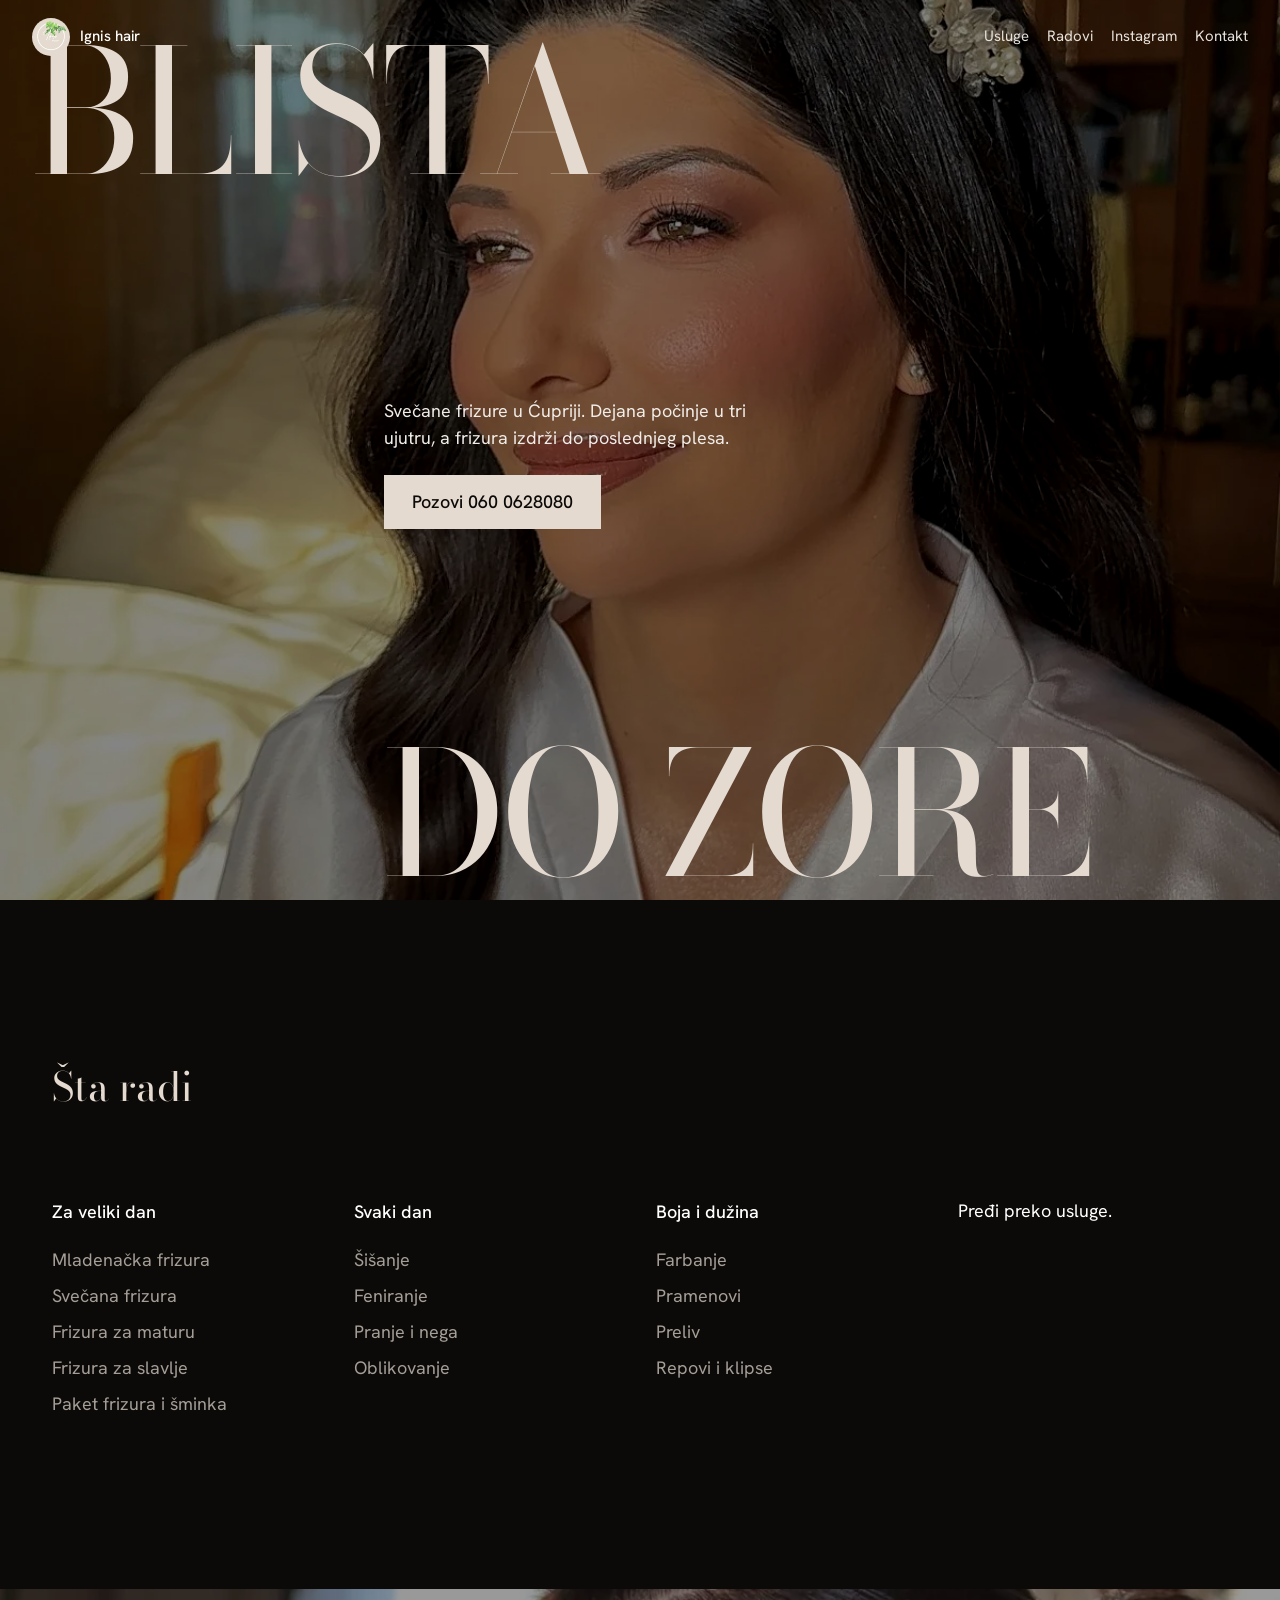
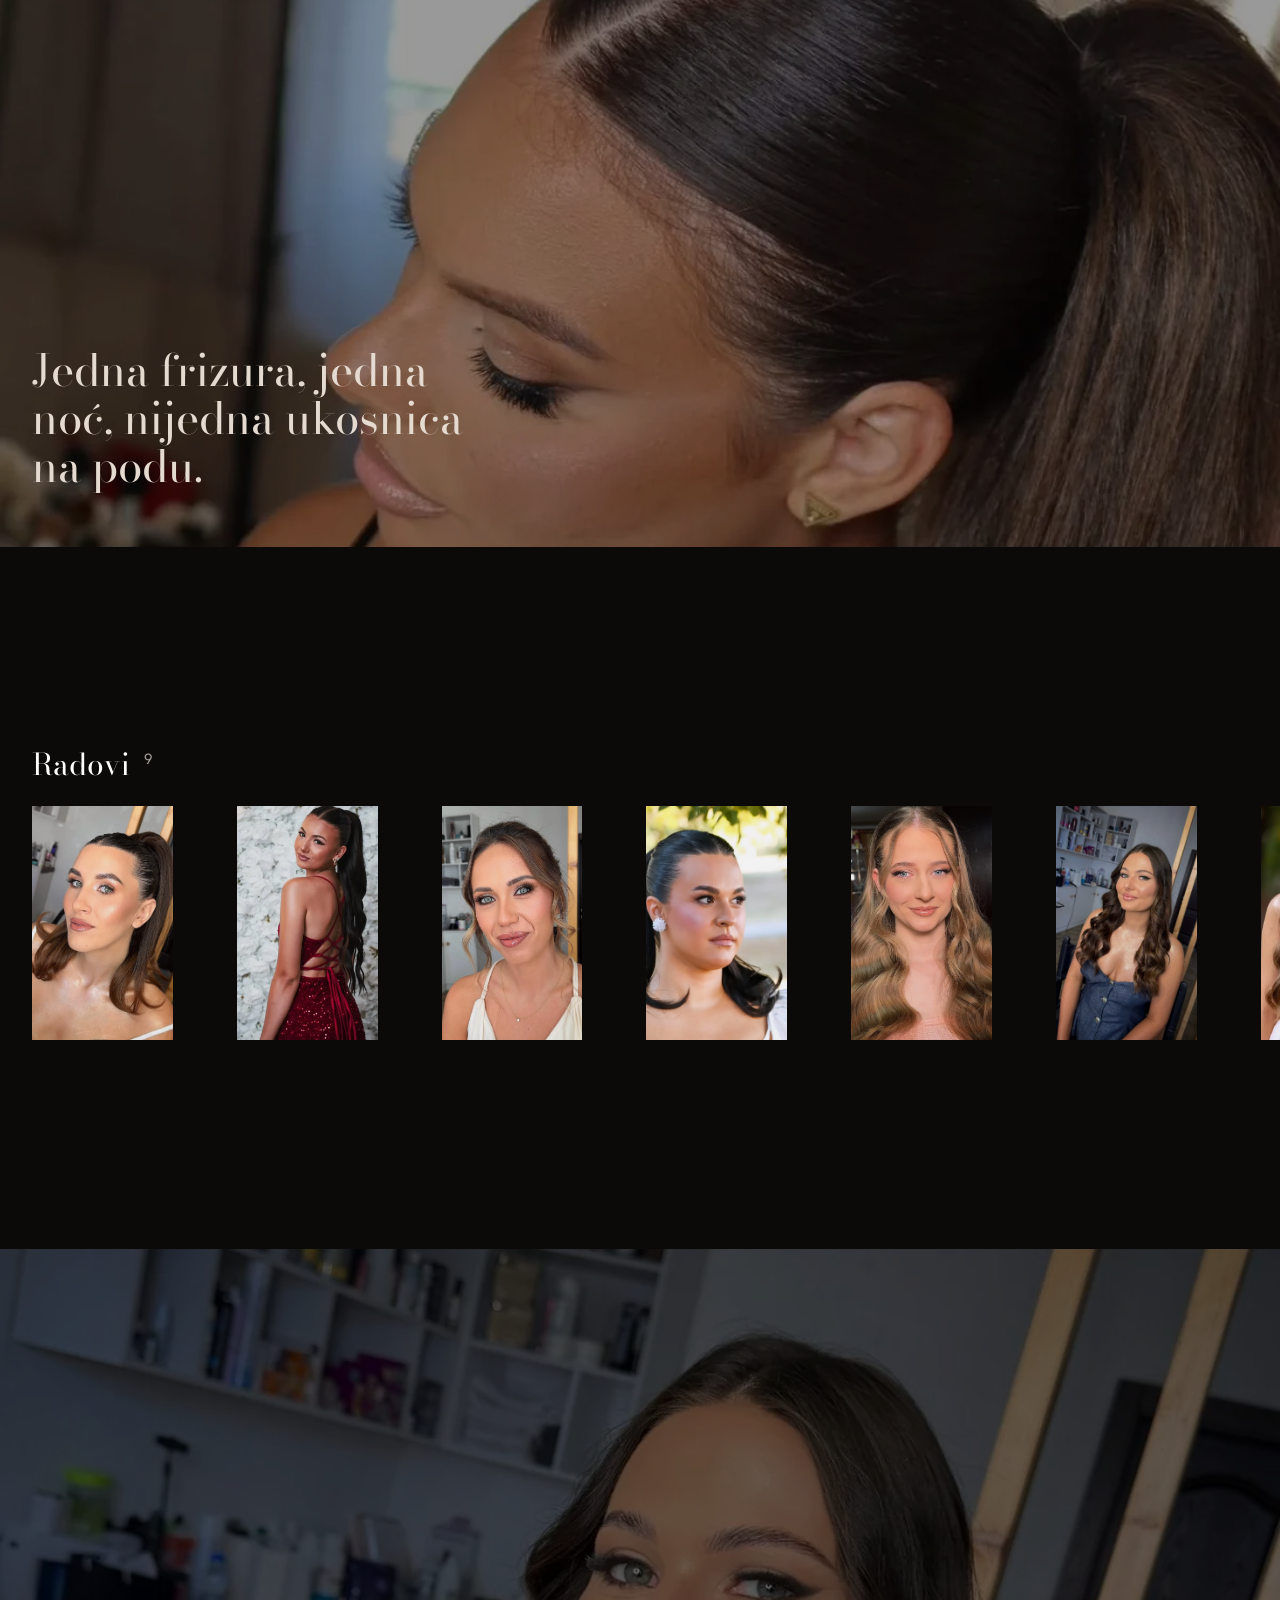
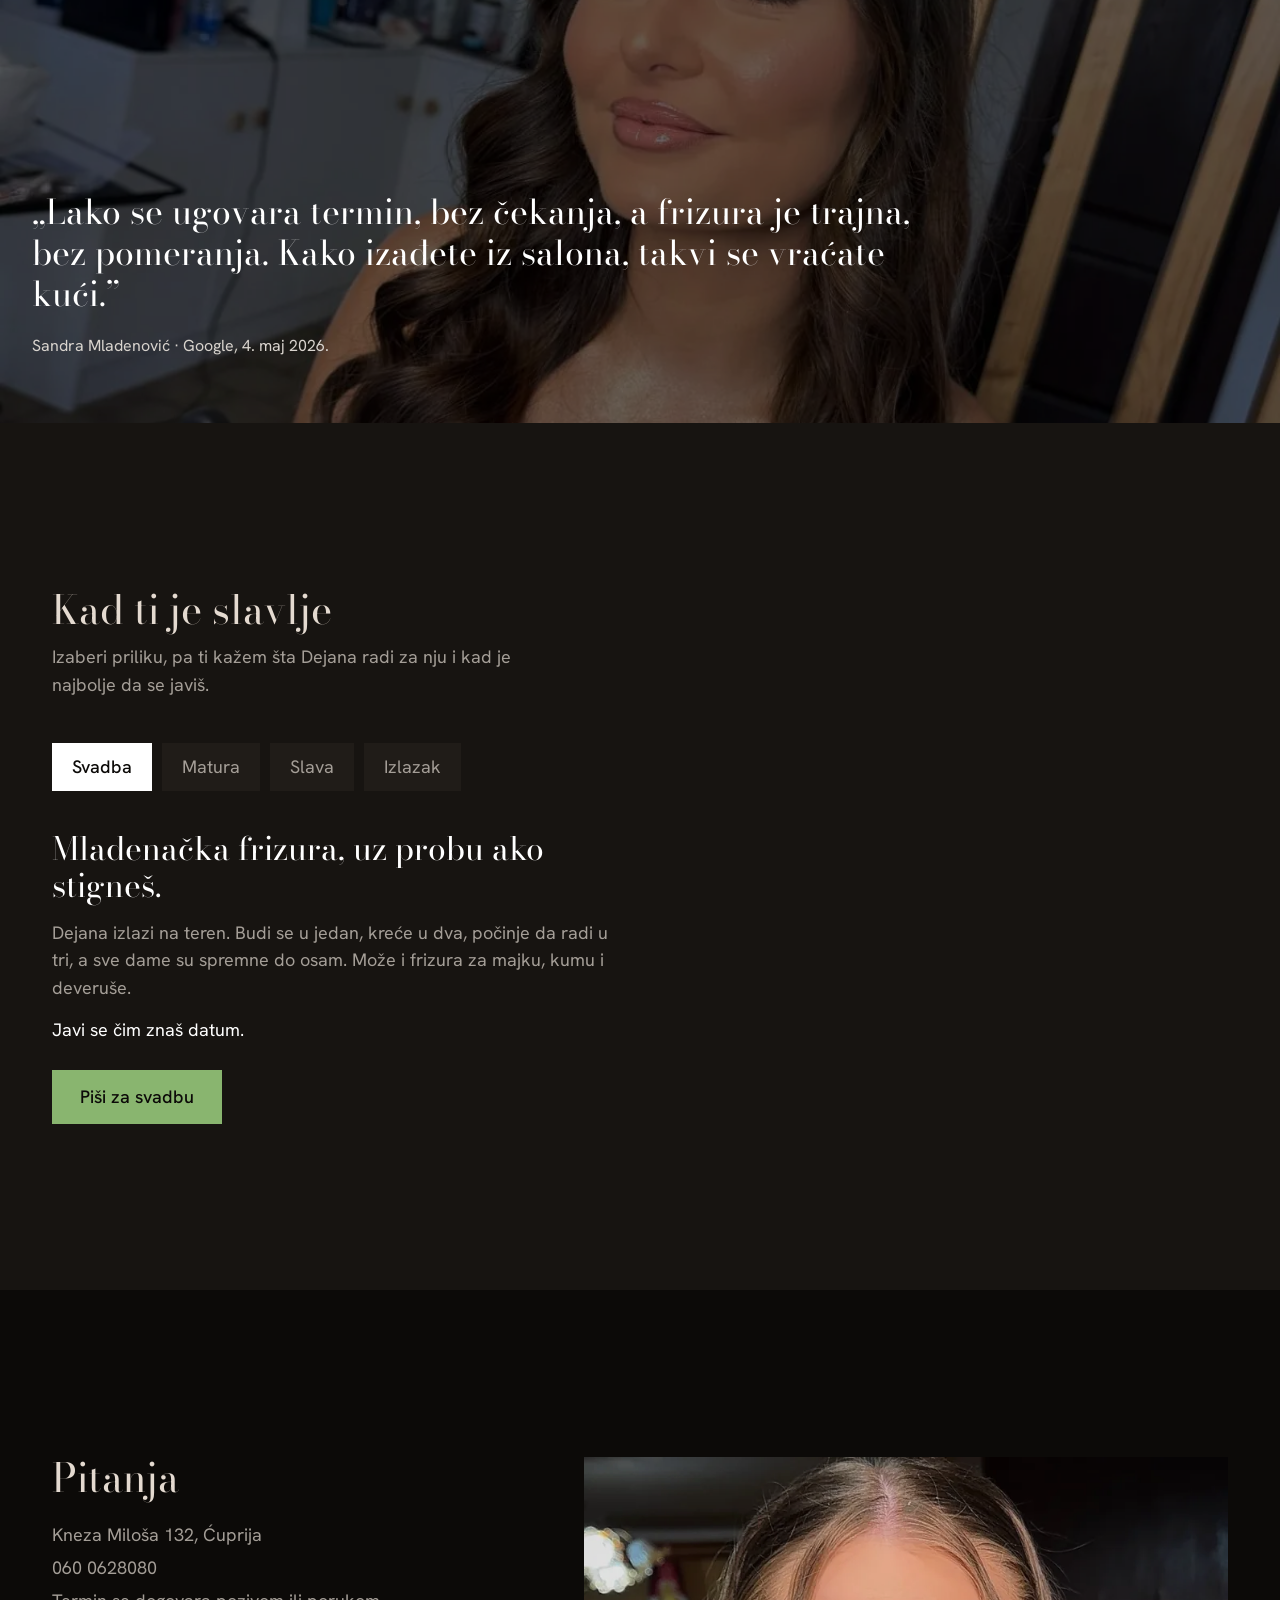
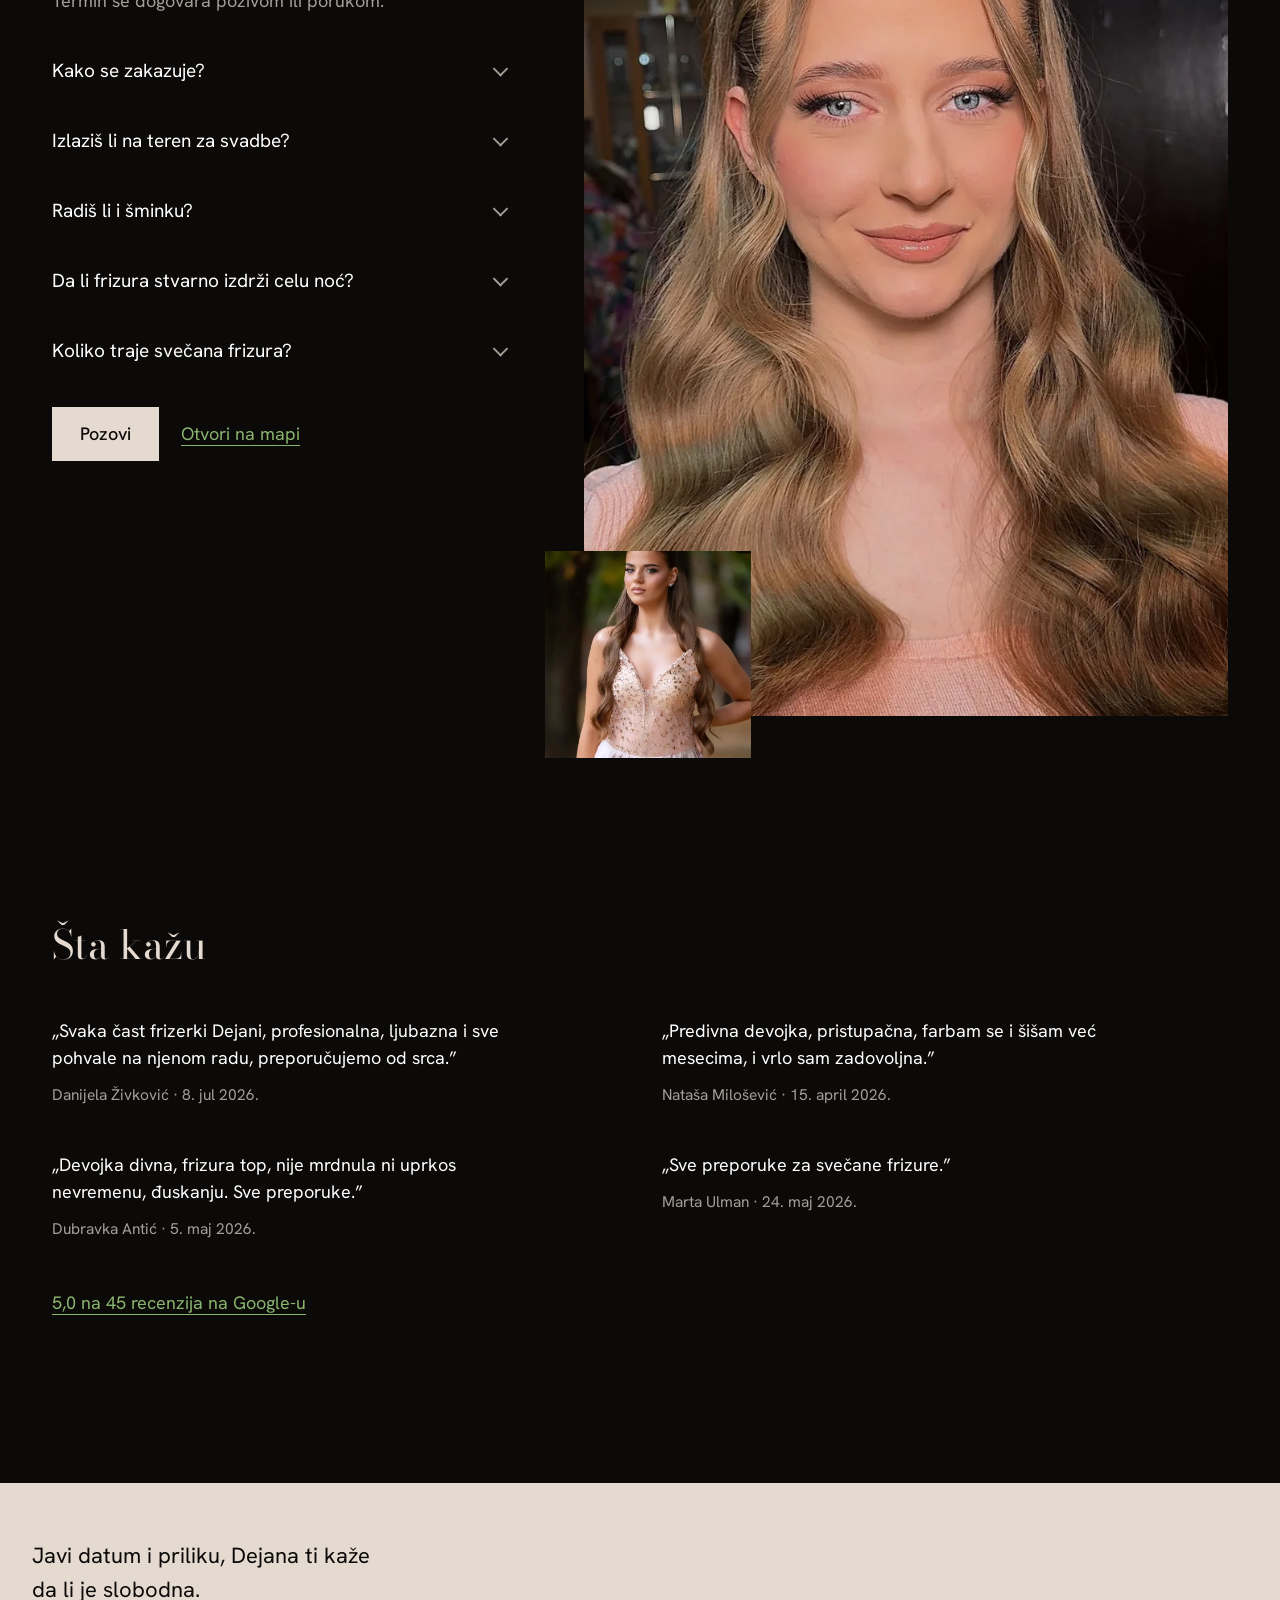
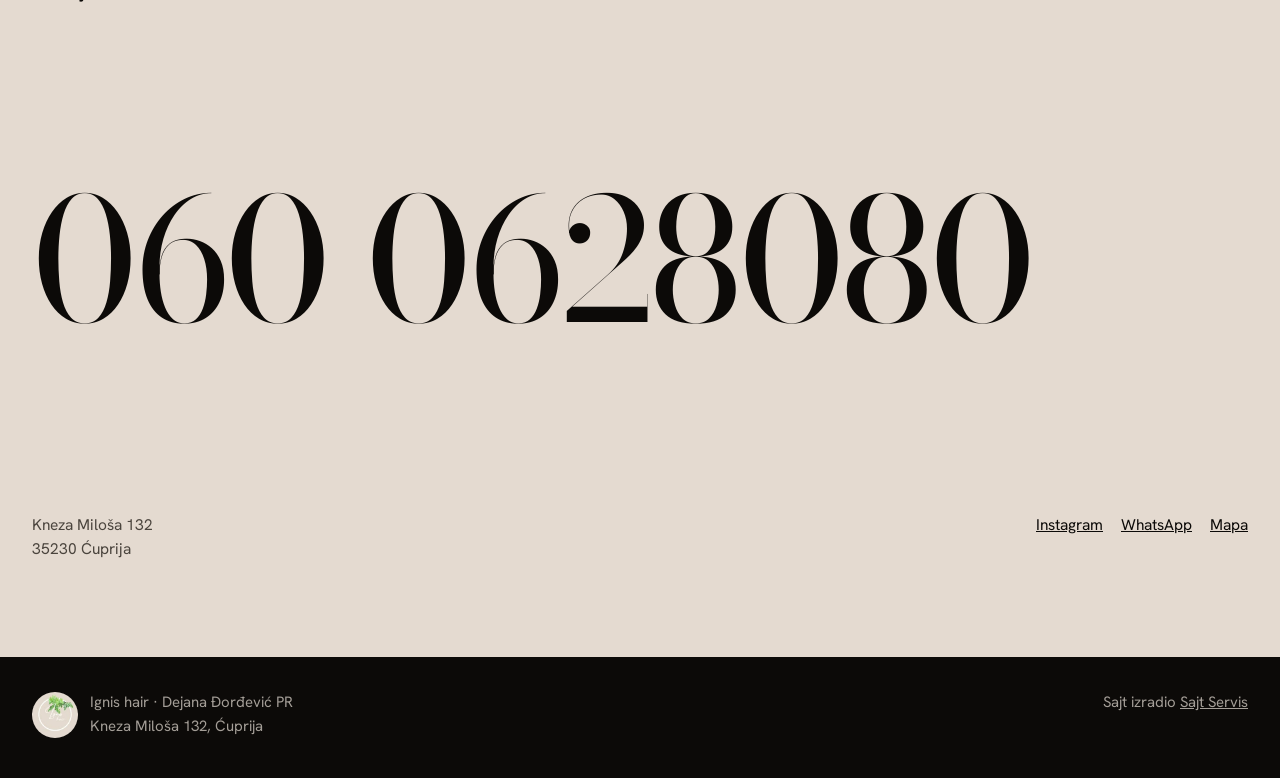
==== radovi/ignis/index.html @ 1783413e "Ignis hair, Cuprija: demo sajt (svecane frizure) Co-Authored-By: Claude Opus 5 <noreply@anthropic.co" ====
<!doctype html>
<html lang="sr">
<head>
<meta charset="utf-8">
<meta name="viewport" content="width=device-width, initial-scale=1, viewport-fit=cover">
<title>Ignis hair | Svečane frizure u Ćupriji</title>
<meta name="description" content="Ignis hair, Ćuprija. Dejana Đorđević radi svečane i mladenačke frizure za svadbe, mature i slavlja. 5,0 na 45 Google recenzija. Zakazivanje na 060 0628080.">
<link rel="canonical" href="https://sajtservis.github.io/egzampl/radovi/ignis/">
<meta name="theme-color" content="#0C0A08">
<link rel="icon" href="slike/logo.jpg">
<link rel="apple-touch-icon" href="slike/logo.jpg">
<meta property="og:type" content="website">
<meta property="og:title" content="Ignis hair | Svečane frizure u Ćupriji">
<meta property="og:description" content="Svečane i mladenačke frizure. Dejana počinje u tri ujutru, a frizura izdrži do poslednjeg plesa.">
<meta property="og:image" content="https://sajtservis.github.io/egzampl/radovi/ignis/slike/hero.jpg">
<link rel="preconnect" href="https://fonts.googleapis.com">
<link rel="preconnect" href="https://fonts.gstatic.com" crossorigin>
<link rel="stylesheet" href="https://fonts.googleapis.com/css2?family=Bodoni+Moda:opsz,wght@6..96,400&family=Hanken+Grotesk:wght@400;500&display=swap">
<link rel="stylesheet" href="ignis.css">
<script>document.documentElement.classList.add("js")</script>
</head>
<body>
<a class="skip" href="#sadrzaj">Preskoči na sadržaj</a>

<!-- ========== VRH ========== -->
<header class="hero" id="vrh">
  <div class="hero-bg">
    <picture>
      <source type="image/webp" srcset="slike/hero-800.webp 800w, slike/hero.webp 1200w" sizes="100vw">
      <img src="slike/hero.jpg" alt="Mlada sa cvećem u kosi, frizura rađena u salonu Ignis hair" width="1200" height="1600" fetchpriority="high" decoding="async">
    </picture>
  </div>

  <nav class="mark" aria-label="Glavna navigacija">
    <a class="wordmark" href="#vrh"><picture><source type="image/webp" srcset="slike/logo.webp"><img src="slike/logo.jpg" alt="Ignis hair" width="150" height="150"></picture><span>Ignis hair</span></a>
    <span class="mark-links">
      <a href="#usluge">Usluge</a>
      <a href="#radovi">Radovi</a>
      <a class="m-ig" href="https://www.instagram.com/ignis_hair/" target="_blank" rel="noopener">Instagram</a>
      <a href="#kontakt">Kontakt</a>
    </span>
  </nav>

  <h1 class="h1"><span class="l1" data-reveal>BLISTA</span><span class="l2" data-reveal>DO ZORE</span></h1>

  <div class="hero-mid">
    <p data-reveal>Svečane frizure u Ćupriji. Dejana počinje u tri ujutru, a frizura izdrži do poslednjeg plesa.</p>
    <a class="act" href="tel:+381600628080" data-reveal>Pozovi 060 0628080</a>
  </div>
</header>

<main id="sadrzaj">

<!-- ========== USLUGE ========== -->
<section class="usluge" id="usluge" aria-labelledby="h-usluge">
  <div class="inner">
    <h2 id="h-usluge" class="sec-h">Šta radi</h2>
    <div class="cols">
      <div class="col">
        <p class="grp">Za veliki dan</p>
        <ul class="names">
          <li><button type="button" data-op="Frizura za mladu, dogovorena unapred prema haljini i velu.">Mladenačka frizura</button></li>
          <li><button type="button" data-op="Punđa, talasi ili rep, složeno tako da izdrži igranku.">Svečana frizura</button></li>
          <li><button type="button" data-op="Za matursko veče, uz dogovor nekoliko dana ranije.">Frizura za maturu</button></li>
          <li><button type="button" data-op="Slava, krštenje, rođendan, godišnjica.">Frizura za slavlje</button></li>
          <li><button type="button" data-op="Frizura i šminka zajedno, šminku radi Ivona Sibinović.">Paket frizura i šminka</button></li>
        </ul>
        <p class="grp-sum">Dejana izlazi i na teren, pa su sve mlade spremne do osam ujutru.</p>
      </div>
      <div class="col">
        <p class="grp">Svaki dan</p>
        <ul class="names">
          <li><button type="button" data-op="Žensko šišanje, po dužini i tipu kose.">Šišanje</button></li>
          <li><button type="button" data-op="Feniranje u ravno, u talase ili u volumen.">Feniranje</button></li>
          <li><button type="button" data-op="Pranje, maska i nega prema stanju kose.">Pranje i nega</button></li>
          <li><button type="button" data-op="Brzo sređivanje pred izlazak.">Oblikovanje</button></li>
        </ul>
        <p class="grp-sum">Za dnevne termine javi se dan ranije.</p>
      </div>
      <div class="col">
        <p class="grp">Boja i dužina</p>
        <ul class="names">
          <li><button type="button" data-op="Farbanje cele dužine ili samo izrasta.">Farbanje</button></li>
          <li><button type="button" data-op="Pramenovi, platinasto ili pokrivanje sedih.">Pramenovi</button></li>
          <li><button type="button" data-op="Osvežavanje boje bez pune farbe.">Preliv</button></li>
          <li><button type="button" data-op="Repovi i klipse kao umetci: dužina i volumen za nekoliko minuta.">Repovi i klipse</button></li>
        </ul>
        <p class="grp-sum">Cenu za boju Dejana kaže kad vidi kosu.</p>
      </div>
      <p class="op" id="op" aria-live="polite">Pređi preko usluge.</p>
    </div>
  </div>
</section>

<!-- ========== VELIKA SLIKA ========== -->
<section class="pano" aria-label="Rad iz salona">
  <picture>
    <source type="image/webp" srcset="slike/crno-800.webp 800w, slike/crno.webp 1200w" sizes="100vw">
    <img src="slike/crno.jpg" alt="Visoki rep, rad salona Ignis hair" width="1201" height="1600" loading="lazy" decoding="async">
  </picture>
  <p class="pano-t" data-reveal>Jedna frizura, jedna noć, nijedna ukosnica na podu.</p>
</section>

<!-- ========== RADOVI ========== -->
<section class="galerija" id="radovi" aria-labelledby="h-radovi">
  <h2 id="h-radovi" class="gal-h">Radovi <span class="cnt">9</span></h2>
  <div class="strip" tabindex="0" role="group" aria-label="Fotografije radova, pomerajte levo i desno">
    <figure><picture><source type="image/webp" srcset="slike/r1-800.webp"><img src="slike/r1-800.jpg" alt="Visoki rep sa glatkim razdeljkom" width="800" height="1069" loading="lazy" decoding="async"></picture></figure>
    <figure><picture><source type="image/webp" srcset="slike/r2-800.webp"><img src="slike/r2-800.jpg" alt="Duga kosa uz bordo haljinu" width="800" height="844" loading="lazy" decoding="async"></picture></figure>
    <figure><picture><source type="image/webp" srcset="slike/r3-800.webp"><img src="slike/r3-800.jpg" alt="Meki talasi do struka" width="800" height="1067" loading="lazy" decoding="async"></picture></figure>
    <figure><picture><source type="image/webp" srcset="slike/r4-800.webp"><img src="slike/r4-800.jpg" alt="Zategnuta frizura sa glatkim temenom" width="800" height="1068" loading="lazy" decoding="async"></picture></figure>
    <figure><picture><source type="image/webp" srcset="slike/r5-800.webp"><img src="slike/r5-800.jpg" alt="Svetli talasi sa razdeljkom na sredini" width="800" height="1067" loading="lazy" decoding="async"></picture></figure>
    <figure><picture><source type="image/webp" srcset="slike/r6-800.webp"><img src="slike/r6-800.jpg" alt="Krupni talasi, dnevna frizura" width="800" height="1067" loading="lazy" decoding="async"></picture></figure>
    <figure><picture><source type="image/webp" srcset="slike/r7-800.webp"><img src="slike/r7-800.jpg" alt="Duga kosa u prirodnom svetlu" width="800" height="720" loading="lazy" decoding="async"></picture></figure>
    <figure><picture><source type="image/webp" srcset="slike/hero-800.webp"><img src="slike/hero-800.jpg" alt="Mlada sa cvećem u kosi" width="800" height="1067" loading="lazy" decoding="async"></picture></figure>
    <figure><picture><source type="image/webp" srcset="slike/crno-800.webp"><img src="slike/crno-800.jpg" alt="Visoki rep, pogled iz profila" width="800" height="1066" loading="lazy" decoding="async"></picture></figure>
  </div>
</section>

<!-- ========== RECENZIJA ========== -->
<section class="citat" aria-label="Recenzija klijentkinje">
  <picture>
    <source type="image/webp" srcset="slike/r6-800.webp 800w, slike/r6.webp 1200w" sizes="100vw">
    <img src="slike/r6.jpg" alt="Klijentkinja salona Ignis hair" width="1200" height="1600" loading="lazy" decoding="async">
  </picture>
  <div class="citat-in">
    <blockquote data-reveal>„Lako se ugovara termin, bez čekanja, a frizura je trajna, bez pomeranja. Kako izađete iz salona, takvi se vraćate kući.”</blockquote>
    <p class="ko" data-reveal>Sandra Mladenović · Google, 4. maj 2026.</p>
  </div>
</section>

<!-- ========== ŽIVA STVAR ========== -->
<section class="prilika" id="prilika" aria-labelledby="h-prilika">
  <div class="inner">
    <h2 id="h-prilika" class="sec-h">Kad ti je slavlje</h2>
    <p class="lead">Izaberi priliku, pa ti kažem šta Dejana radi za nju i kad je najbolje da se javiš.</p>

    <div class="tabs" role="tablist" aria-label="Prilika">
      <button role="tab" aria-selected="true"  aria-controls="p-svadba" id="t-svadba" data-p="svadba">Svadba</button>
      <button role="tab" aria-selected="false" aria-controls="p-matura" id="t-matura" data-p="matura" tabindex="-1">Matura</button>
      <button role="tab" aria-selected="false" aria-controls="p-slava"  id="t-slava"  data-p="slava"  tabindex="-1">Slava</button>
      <button role="tab" aria-selected="false" aria-controls="p-izlazak" id="t-izlazak" data-p="izlazak" tabindex="-1">Izlazak</button>
    </div>

    <div class="panes">
      <div role="tabpanel" id="p-svadba" aria-labelledby="t-svadba" class="pane">
        <p class="pane-t">Mladenačka frizura, uz probu ako stigneš.</p>
        <p class="pane-d">Dejana izlazi na teren. Budi se u jedan, kreće u dva, počinje da radi u tri, a sve dame su spremne do osam. Može i frizura za majku, kumu i deveruše.</p>
        <p class="pane-k">Javi se čim znaš datum.</p>
        <a class="act act-wa" href="https://wa.me/381600628080?text=Zdravo%20Dejana%2C%20pi%C5%A1em%20za%20mladena%C4%8Dku%20frizuru.%20Datum%20svadbe%20je%3A%20" target="_blank" rel="noopener">Piši za svadbu</a>
      </div>
      <div role="tabpanel" id="p-matura" aria-labelledby="t-matura" class="pane" hidden>
        <p class="pane-t">Frizura za matursko veče.</p>
        <p class="pane-d">Punđa, talasi ili visoki rep, složeno tako da izdrži celu noć. Može i sa šminkom, kao paket.</p>
        <p class="pane-k">Javi se bar nedelju dana ranije, jer je maj gust.</p>
        <a class="act act-wa" href="https://wa.me/381600628080?text=Zdravo%20Dejana%2C%20pi%C5%A1em%20za%20frizuru%20za%20maturu.%20Datum%20je%3A%20" target="_blank" rel="noopener">Piši za maturu</a>
      </div>
      <div role="tabpanel" id="p-slava" aria-labelledby="t-slava" class="pane" hidden>
        <p class="pane-t">Frizura za slavu, krštenje ili godišnjicu.</p>
        <p class="pane-d">Nešto mirnije nego za svadbu, ali i dalje složeno da traje ceo dan i veče.</p>
        <p class="pane-k">Dovoljno je nekoliko dana ranije.</p>
        <a class="act act-wa" href="https://wa.me/381600628080?text=Zdravo%20Dejana%2C%20pi%C5%A1em%20za%20frizuru%20za%20slavlje.%20Datum%20je%3A%20" target="_blank" rel="noopener">Piši za slavlje</a>
      </div>
      <div role="tabpanel" id="p-izlazak" aria-labelledby="t-izlazak" class="pane" hidden>
        <p class="pane-t">Feniranje ili oblikovanje pred izlazak.</p>
        <p class="pane-d">Brzo sređivanje: talasi, ravno ili volumen. Može i rep ili klipse ako hoćeš dužinu za tu noć.</p>
        <p class="pane-k">Javi se dan ranije, ponekad ima mesta i isti dan.</p>
        <a class="act act-wa" href="https://wa.me/381600628080?text=Zdravo%20Dejana%2C%20pi%C5%A1em%20za%20feniranje.%20Kad%20ima%C5%A1%20mesta%3F" target="_blank" rel="noopener">Piši za izlazak</a>
      </div>
    </div>
  </div>
</section>

<!-- ========== PITANJA ========== -->
<section class="pitanja" id="pitanja" aria-labelledby="h-pitanja">
  <div class="pit-l">
    <h2 id="h-pitanja" class="sec-h">Pitanja</h2>
    <div class="fakti">
      <p>Kneza Miloša 132, Ćuprija</p>
      <p>060 0628080</p>
      <p>Termin se dogovara pozivom ili porukom.</p>
    </div>

    <details>
      <summary>Kako se zakazuje?</summary>
      <p>Pozovi na 060 0628080 ili pošalji poruku na Instagramu <a href="https://www.instagram.com/ignis_hair/" target="_blank" rel="noopener">@ignis_hair</a>. Reci datum i priliku, Dejana ti javi da li je slobodna.</p>
    </details>
    <details>
      <summary>Izlaziš li na teren za svadbe?</summary>
      <p>Da. Za svadbe Dejana kreće u dva ujutru i radi od tri, tako da su sve dame spremne do osam.</p>
    </details>
    <details>
      <summary>Radiš li i šminku?</summary>
      <p>Šminku radi Ivona Sibinović, pa se frizura i šminka mogu uzeti kao jedan paket. Reci kad se javiš da hoćeš oboje.</p>
    </details>
    <details>
      <summary>Da li frizura stvarno izdrži celu noć?</summary>
      <p>Jedna klijentkinja je napisala: „Frizura top, nije mrdnula ni uprkos nevremenu i đuskanju.” Na Google-u je 5,0 na 45 recenzija.</p>
    </details>
    <details>
      <summary>Koliko traje svečana frizura?</summary>
      <p>Zavisi od dužine kose i od toga šta se radi. Dejana ti kaže kad joj opišeš kosu i priliku.</p>
    </details>

    <div class="pit-akc">
      <a class="act" href="tel:+381600628080">Pozovi</a>
      <a class="ln" href="https://www.google.com/maps/place/?q=place_id:ChIJY5WZIG2_VkcRzs5n_SODr2c" target="_blank" rel="noopener">Otvori na mapi</a>
    </div>
  </div>

  <div class="pit-r">
    <picture class="pit-tall">
      <source type="image/webp" srcset="slike/r5-800.webp 800w, slike/r5.webp 1200w" sizes="(min-width:900px) 42vw, 100vw">
      <img src="slike/r5.jpg" alt="Svetli talasi, rad salona Ignis hair" width="1200" height="1600" loading="lazy" decoding="async">
    </picture>
    <picture class="pit-sq">
      <source type="image/webp" srcset="slike/r7-800.webp">
      <img src="slike/r7-800.jpg" alt="Duga kosa u prirodnom svetlu" width="800" height="720" loading="lazy" decoding="async">
    </picture>
  </div>
</section>

<!-- ========== DRUGE RECENZIJE ========== -->
<section class="rec" aria-labelledby="h-rec">
  <div class="inner">
    <h2 id="h-rec" class="sec-h">Šta kažu</h2>
    <div class="rec-g">
      <figure><blockquote>„Svaka čast frizerki Dejani, profesionalna, ljubazna i sve pohvale na njenom radu, preporučujemo od srca.”</blockquote><figcaption>Danijela Živković · 8. jul 2026.</figcaption></figure>
      <figure><blockquote>„Predivna devojka, pristupačna, farbam se i šišam već mesecima, i vrlo sam zadovoljna.”</blockquote><figcaption>Nataša Milošević · 15. april 2026.</figcaption></figure>
      <figure><blockquote>„Devojka divna, frizura top, nije mrdnula ni uprkos nevremenu, đuskanju. Sve preporuke.”</blockquote><figcaption>Dubravka Antić · 5. maj 2026.</figcaption></figure>
      <figure><blockquote>„Sve preporuke za svečane frizure.”</blockquote><figcaption>Marta Ulman · 24. maj 2026.</figcaption></figure>
    </div>
    <p class="rec-s"><a class="ln" href="https://www.google.com/maps/place/?q=place_id:ChIJY5WZIG2_VkcRzs5n_SODr2c" target="_blank" rel="noopener">5,0 na 45 recenzija na Google-u</a></p>
  </div>
</section>

<!-- ========== KONTAKT ========== -->
<section class="kontakt" id="kontakt" aria-labelledby="h-kontakt">
  <p class="k-uvod" id="h-kontakt">Javi datum i priliku, Dejana ti kaže da li je slobodna.</p>
  <a class="k-tel" href="tel:+381600628080">060 0628080</a>
  <div class="k-dno">
    <p>Kneza Miloša 132<br>35230 Ćuprija</p>
    <p class="k-soc">
      <a href="https://www.instagram.com/ignis_hair/" target="_blank" rel="noopener">Instagram</a>
      <a href="https://wa.me/381600628080" target="_blank" rel="noopener">WhatsApp</a>
      <a href="https://www.google.com/maps/place/?q=place_id:ChIJY5WZIG2_VkcRzs5n_SODr2c" target="_blank" rel="noopener">Mapa</a>
    </p>
  </div>
</section>

</main>

<footer class="noga">
  <div class="noga-logo"><picture><source type="image/webp" srcset="slike/logo.webp"><img src="slike/logo.jpg" alt="" width="150" height="150"></picture><p>Ignis hair · Dejana Đorđević PR<br>Kneza Miloša 132, Ćuprija</p></div>
  <p class="noga-s">Sajt izradio <a href="https://sajtservis.github.io/" target="_blank" rel="noopener">Sajt Servis</a></p>
</footer>

<!-- donja traka na telefonu -->
<div class="traka" aria-label="Brze akcije">
  <a href="tel:+381600628080">Pozovi</a>
  <a class="traka-wa" href="https://wa.me/381600628080?text=Zdravo%20Dejana%2C%20zanima%20me%20termin." target="_blank" rel="noopener">WhatsApp</a>
</div>

<script type="application/ld+json">
{
  "@context":"https://schema.org",
  "@type":"HairSalon",
  "name":"Ignis hair",
  "founder":{"@type":"Person","name":"Dejana Đorđević"},
  "url":"https://sajtservis.github.io/egzampl/radovi/ignis/",
  "image":"https://sajtservis.github.io/egzampl/radovi/ignis/slike/hero.jpg",
  "telephone":"+381600628080",
  "address":{"@type":"PostalAddress","streetAddress":"Kneza Miloša 132","addressLocality":"Ćuprija","postalCode":"35230","addressCountry":"RS"},
  "geo":{"@type":"GeoCoordinates","latitude":43.9214857,"longitude":21.3736664},
  "sameAs":["https://www.instagram.com/ignis_hair/"],
  "aggregateRating":{"@type":"AggregateRating","ratingValue":"5.0","reviewCount":"45","bestRating":"5"},
  "areaServed":"Ćuprija, Paraćin, Jagodina",
  "makesOffer":[
    {"@type":"Offer","itemOffered":{"@type":"Service","name":"Mladenačka frizura"}},
    {"@type":"Offer","itemOffered":{"@type":"Service","name":"Svečana frizura"}},
    {"@type":"Offer","itemOffered":{"@type":"Service","name":"Šišanje i feniranje"}},
    {"@type":"Offer","itemOffered":{"@type":"Service","name":"Farbanje i pramenovi"}}
  ]
}
</script>
<script type="application/ld+json">
{
  "@context":"https://schema.org","@type":"FAQPage",
  "mainEntity":[
    {"@type":"Question","name":"Kako se zakazuje?","acceptedAnswer":{"@type":"Answer","text":"Pozovi na 060 0628080 ili pošalji poruku na Instagramu @ignis_hair. Reci datum i priliku."}},
    {"@type":"Question","name":"Izlaziš li na teren za svadbe?","acceptedAnswer":{"@type":"Answer","text":"Da. Za svadbe Dejana kreće u dva ujutru i radi od tri, tako da su sve dame spremne do osam."}},
    {"@type":"Question","name":"Radiš li i šminku?","acceptedAnswer":{"@type":"Answer","text":"Šminku radi Ivona Sibinović, pa se frizura i šminka mogu uzeti kao jedan paket."}}
  ]
}
</script>
<script src="ignis.js" defer></script>
</body>
</html>
---- radovi/ignis/ignis.css ----
/* Ignis hair — Sajt Servis
   Pravac: tamna soba. Podloga je noć, njene slike su jedine osvetljene stvari. */

:root{
  /* boje su uzete iz njihovog logoa: bež krug, beli rukopis, zeleni bršljan */
  --bg:#0C0A08;
  --surface:#171411;
  --ink:#FFFFFF;
  --muted:#A49E97;
  --bez:#E4DAD0;             /* krug iz logoa */
  --list:#89B56F;            /* bršljan iz logoa */
  --list-t:#6D9A5E;
  --paper:#E4DAD0;
  --display:"Bodoni Moda","Noto Serif",Georgia,serif;
  --body:"Hanken Grotesk","Noto Sans",system-ui,-apple-system,"Segoe UI",sans-serif;
  --gl:max(20px, env(safe-area-inset-left, 0px));
  --gr:max(20px, env(safe-area-inset-right, 0px));
  --sec:clamp(84px,13vw,168px);
  color-scheme: dark;
}
@media (min-width:900px){ :root{ --gl:max(32px, env(safe-area-inset-left, 0px)); --gr:max(32px, env(safe-area-inset-right, 0px)); } }

*,*::before,*::after{box-sizing:border-box}
html{-webkit-text-size-adjust:100%}
body{
  margin:0; background:var(--bg); color:var(--ink);
  font-family:var(--body); font-size:17px; line-height:1.55;
  -webkit-font-smoothing:antialiased; overflow-x:hidden;
}
@media (min-width:900px){ body{font-size:18px} }
img,picture{display:block; max-width:100%}
a{color:inherit}
h1,h2,h3{margin:0; font-weight:400; text-wrap:balance}
p{margin:0}
button{font:inherit; color:inherit; background:none; border:0; padding:0; cursor:pointer}

.skip{position:absolute; left:-9999px; top:0; background:var(--ink); color:var(--bg); padding:12px 18px; z-index:60}
.skip:focus{left:8px; top:8px}
:focus-visible{outline:2px solid var(--list); outline-offset:3px}
::selection{background:var(--list); color:#0C0A08}

/* ---------------- VRH ---------------- */
.hero{
  position:relative; min-height:100svh; display:grid;
  grid-template-rows:auto 1fr auto; overflow:hidden; background:#0C0A08;
}
.hero-bg{position:absolute; inset:0; z-index:0}
.hero-bg picture{display:block; width:100%; height:100%}
.hero-bg img{
  width:100%; height:100%; object-fit:cover; object-position:50% 28%;
  filter:brightness(.52) contrast(1.06) saturate(.94);
  animation:dah 26s ease-in-out infinite alternate;
}
@keyframes dah{from{transform:scale(1)} to{transform:scale(1.07)}}

.mark{
  position:absolute; top:0; left:0; right:0; z-index:2;
  display:flex; justify-content:space-between; align-items:center; gap:16px;
  padding:18px var(--gr) 0 var(--gl); font-size:15px;
}
.wordmark{display:flex; align-items:center; gap:10px; font-weight:500; text-decoration:none; letter-spacing:.01em}
.wordmark img{width:38px; height:38px; border-radius:50%}
.mark-links{display:flex; gap:18px}
.mark-links a{text-decoration:none; color:#E6E1DB}
.mark-links a:hover{color:var(--ink)}
@media (max-width:760px){ .mark-links a:not(.m-ig){display:none} }

.h1{display:contents}
.l1,.l2{
  display:block; position:relative; z-index:1;
  font-family:var(--display); font-size:clamp(62px,15.5vw,172px);
  line-height:.84; letter-spacing:-.015em; color:var(--bez);
}
.l1{grid-row:1; padding-left:var(--gl); margin-top:72px}
.l2{grid-row:3; padding-right:var(--gr); padding-bottom:74px; text-align:right}
.hero-mid{grid-row:2; position:relative; z-index:1; align-self:center; padding:0 var(--gr) 0 var(--gl)}
.hero-mid p{max-width:40ch; font-size:18px; line-height:1.5; color:#F0ECE7; margin-bottom:24px}
@media (min-width:900px){
  .l1{margin-top:40px}
  .l2{text-align:left; padding-left:30vw; padding-right:0; padding-bottom:14px}
  .hero-mid{padding-left:30vw}
}

.act{
  display:inline-flex; align-items:center; justify-content:center;
  min-height:54px; padding:0 28px; background:var(--bez); color:#0C0A08;
  font-weight:500; text-decoration:none; transition:transform .18s ease, background .18s ease;
}
.act:hover{background:#F1EAE2}
.act:active{transform:translateY(1px)}
.act-wa{background:var(--list); color:#0C0A08}
.act-wa:hover{background:#9AC582}

.ln{color:var(--list); text-decoration:underline; text-decoration-thickness:1px; text-underline-offset:5px}
.ln:hover{color:#A6CC90}

/* ---------------- zajedničko ---------------- */
.inner{padding-left:var(--gl); padding-right:var(--gr); max-width:1240px; margin:0 auto}
.sec-h{font-family:var(--display); font-size:clamp(28px,4vw,40px); line-height:1.05; color:var(--bez)}
.lead{color:var(--muted); max-width:52ch; margin-top:12px}

/* ---------------- USLUGE ---------------- */
.usluge{padding-block:var(--sec)}
.cols{
  display:grid; grid-template-columns:1fr; gap:40px;
  margin-top:clamp(48px,7vw,96px);
}
@media (min-width:900px){
  .cols{grid-template-columns:repeat(4,1fr); gap:32px; align-items:start}
}
.grp{font-weight:500; margin-bottom:16px}
.names{list-style:none; margin:0; padding:0}
.names li{margin:0}
.names button{
  display:block; width:100%; text-align:left; color:var(--muted);
  line-height:1.45; padding:5px 0; transition:color .15s ease;
}
.names button:hover,.names button:focus-visible,.names button[aria-current="true"]{color:var(--ink)}
.grp-sum{margin-top:16px; color:var(--muted); font-size:16px; max-width:34ch}
@media (min-width:900px){ .grp-sum{display:none} }
.op{color:var(--ink); line-height:1.45; max-width:30ch}
@media (max-width:899px){ .op{display:none} }

/* ---------------- VELIKA SLIKA ---------------- */
.pano{position:relative; margin-block:0}
.pano img{width:100%; height:62svh; min-height:360px; object-fit:cover; object-position:50% 24%; filter:brightness(.6)}
.pano-t{
  position:absolute; left:var(--gl); right:var(--gr); bottom:clamp(28px,5vw,56px);
  font-family:var(--display); font-size:clamp(26px,4.4vw,44px); line-height:1.1; max-width:18ch;
  color:var(--bez);
}

/* ---------------- RADOVI ---------------- */
.galerija{min-height:78svh; display:flex; flex-direction:column; justify-content:center; padding-block:clamp(56px,8vw,96px)}
.gal-h{
  font-family:var(--display); font-size:clamp(24px,3vw,30px);
  padding-left:var(--gl); margin-bottom:18px;
}
.cnt{font-family:var(--body); font-size:15px; color:var(--muted); vertical-align:super; margin-left:6px}
.strip{
  display:flex; gap:5vw; overflow-x:auto; padding:0 var(--gr) 14px var(--gl);
  scroll-snap-type:x mandatory; scrollbar-width:none;
}
.strip::-webkit-scrollbar{display:none}
.strip figure{flex:none; margin:0; scroll-snap-align:center}
.strip img{
  width:40vw; min-width:140px; height:30svh; min-height:200px; object-fit:cover;
  transition:transform .25s ease; filter:brightness(.95);
}
.strip figure:hover img{transform:scale(1.06)}
@media (min-width:900px){ .strip img{width:11vw; height:26svh; min-height:230px} }

/* ---------------- RECENZIJA PREKO SLIKE ---------------- */
.citat{position:relative}
.citat img{width:100%; height:86svh; min-height:430px; object-fit:cover; object-position:50% 20%; filter:brightness(.42)}
.citat-in{
  position:absolute; left:var(--gl); right:var(--gr); bottom:clamp(40px,6vw,64px);
  max-width:min(900px,72%);
}
.citat blockquote{
  margin:0; font-family:var(--display);
  font-size:clamp(23px,3.4vw,34px); line-height:1.22;
}
.ko{margin-top:18px; font-size:16px; color:#D9D4CE}

/* ---------------- ŽIVA STVAR ---------------- */
.prilika{padding-block:var(--sec); background:var(--surface)}
.tabs{display:flex; flex-wrap:wrap; gap:10px; margin-top:clamp(28px,4vw,44px)}
.tabs button{
  min-height:48px; padding:0 20px; color:var(--muted);
  background:#201C18; transition:background .18s ease, color .18s ease;
}
.tabs button:hover{color:var(--ink)}
.tabs button[aria-selected="true"]{background:var(--ink); color:#0C0A08; font-weight:500}
.panes{margin-top:clamp(28px,4vw,40px)}
.pane{max-width:56ch}
.pane-t{font-family:var(--display); font-size:clamp(23px,3.2vw,32px); line-height:1.15}
.pane-d{margin-top:14px; color:var(--muted)}
.pane-k{margin-top:14px; margin-bottom:26px}

/* ---------------- PITANJA ---------------- */
.pitanja{
  padding-block:var(--sec);
  padding-left:var(--gl); padding-right:var(--gr);
  display:grid; grid-template-columns:1fr; gap:clamp(44px,6vw,72px);
  max-width:1240px; margin:0 auto;
}
@media (min-width:900px){ .pitanja{grid-template-columns:5fr 7fr; align-items:start} }
.fakti{margin:22px 0 34px; color:var(--muted)}
.fakti p{margin-bottom:5px}
.pitanja details{padding:0; margin-bottom:26px}
.pitanja summary{
  list-style:none; cursor:pointer; font-size:19px; position:relative;
  padding-right:34px; min-height:44px; display:flex; align-items:center;
}
.pitanja summary::-webkit-details-marker{display:none}
.pitanja summary::after{
  content:""; position:absolute; right:6px; top:50%; width:11px; height:11px;
  border-right:2px solid var(--muted); border-bottom:2px solid var(--muted);
  transform:translateY(-70%) rotate(45deg); transition:transform .2s ease;
}
.pitanja details[open] summary::after{transform:translateY(-20%) rotate(-135deg)}
.pitanja details p{margin-top:10px; color:var(--muted); max-width:52ch}
.pit-akc{display:flex; align-items:center; gap:22px; flex-wrap:wrap; margin-top:34px}
.pit-r{position:relative; padding-bottom:42px}
.pit-tall img{width:100%; height:auto; aspect-ratio:3/4; object-fit:cover; filter:brightness(.9)}
.pit-sq{position:absolute; right:0; bottom:0; width:38%}
.pit-sq img{width:100%; height:auto; aspect-ratio:1/1; object-fit:cover}
@media (min-width:900px){
  .pit-sq{right:auto; left:-6%; bottom:0; width:32%}
}

/* ---------------- DRUGE RECENZIJE ---------------- */
.rec{padding-block:0 var(--sec)}
.rec-g{
  display:grid; grid-template-columns:1fr; gap:34px;
  margin-top:clamp(32px,4vw,52px);
}
@media (min-width:760px){ .rec-g{grid-template-columns:repeat(2,1fr); gap:44px} }
.rec figure{margin:0; max-width:46ch}
.rec blockquote{margin:0; font-size:18px; line-height:1.5}
.rec figcaption{margin-top:12px; color:var(--muted); font-size:15.5px}
.rec-s{margin-top:clamp(34px,4vw,48px)}

/* ---------------- KONTAKT (obrnute boje) ---------------- */
.kontakt{
  background:var(--paper); color:#0C0A08;
  min-height:86svh; display:flex; flex-direction:column; justify-content:space-between;
  padding:clamp(32px,6vw,56px) var(--gr) clamp(96px,10vw,56px) var(--gl);
}
.k-uvod{font-size:clamp(19px,2.3vw,22px); max-width:30ch}
.k-tel{
  font-family:var(--display); font-size:clamp(46px,13.5vw,170px);
  line-height:.95; text-decoration:none; letter-spacing:-.02em;
  align-self:flex-start; transition:color .2s ease;
}
.k-tel:hover{color:#4A6B3C}
.k-dno{display:flex; justify-content:space-between; gap:22px; flex-wrap:wrap; font-size:15.5px}
.k-dno p{color:#4A443D}
.k-soc{display:flex; gap:18px}
.k-soc a{color:#0C0A08}

.noga{
  padding:34px var(--gr) 110px var(--gl); font-size:15px; color:var(--muted);
  display:flex; justify-content:space-between; gap:16px; flex-wrap:wrap;
}
.noga a{color:var(--muted)}
@media (min-width:900px){ .noga{padding-bottom:40px} }

/* ---------------- donja traka ---------------- */
.traka{
  position:fixed; left:0; right:0; bottom:0; z-index:40; display:flex;
  padding-bottom:env(safe-area-inset-bottom, 0px);
  background:var(--bg); border-top:0;
}
.traka a{
  flex:1; min-height:56px; display:flex; align-items:center; justify-content:center;
  text-decoration:none; font-weight:500; background:var(--ink); color:#0C0A08;
}
.traka a + a{background:var(--list)}
@media (min-width:900px){ .traka{display:none} }

/* ---------------- pokret ---------------- */
/* Bez JS-a je sve vidljivo. Klasa .js se dodaje u <head> pre iscrtavanja. */
.js [data-reveal]{opacity:0; transform:translateY(22px)}
.js .vid [data-reveal]{opacity:1; transform:none; transition:opacity .62s ease, transform .62s cubic-bezier(.2,.7,.25,1)}
.js .vid [data-reveal]:nth-child(2){transition-delay:.09s}
.js .vid [data-reveal]:nth-child(3){transition-delay:.18s}
.js .hero .l1,.js .hero .l2,.js .hero-mid p,.js .hero-mid .act{opacity:0; transform:translateY(34px)}
.js.spreman .hero .l1{animation:ulaz .9s cubic-bezier(.16,1,.3,1) .05s forwards}
.js.spreman .hero .l2{animation:ulaz .9s cubic-bezier(.16,1,.3,1) .16s forwards}
.js.spreman .hero-mid p{animation:ulaz .8s cubic-bezier(.16,1,.3,1) .34s forwards}
.js.spreman .hero-mid .act{animation:ulaz .8s cubic-bezier(.16,1,.3,1) .44s forwards}
@keyframes ulaz{to{opacity:1; transform:none}}

@media (prefers-reduced-motion: reduce){
  *,*::before,*::after{animation-duration:.01ms !important; animation-iteration-count:1 !important; transition-duration:.01ms !important}
  .js [data-reveal],.js .hero .l1,.js .hero .l2,.js .hero-mid p,.js .hero-mid .act{opacity:1 !important; transform:none !important}
  .hero-bg img{animation:none}
}

/* logo u podnožju */
.noga-logo{display:flex; align-items:center; gap:12px}
.noga-logo img{width:46px; height:46px; border-radius:50%}
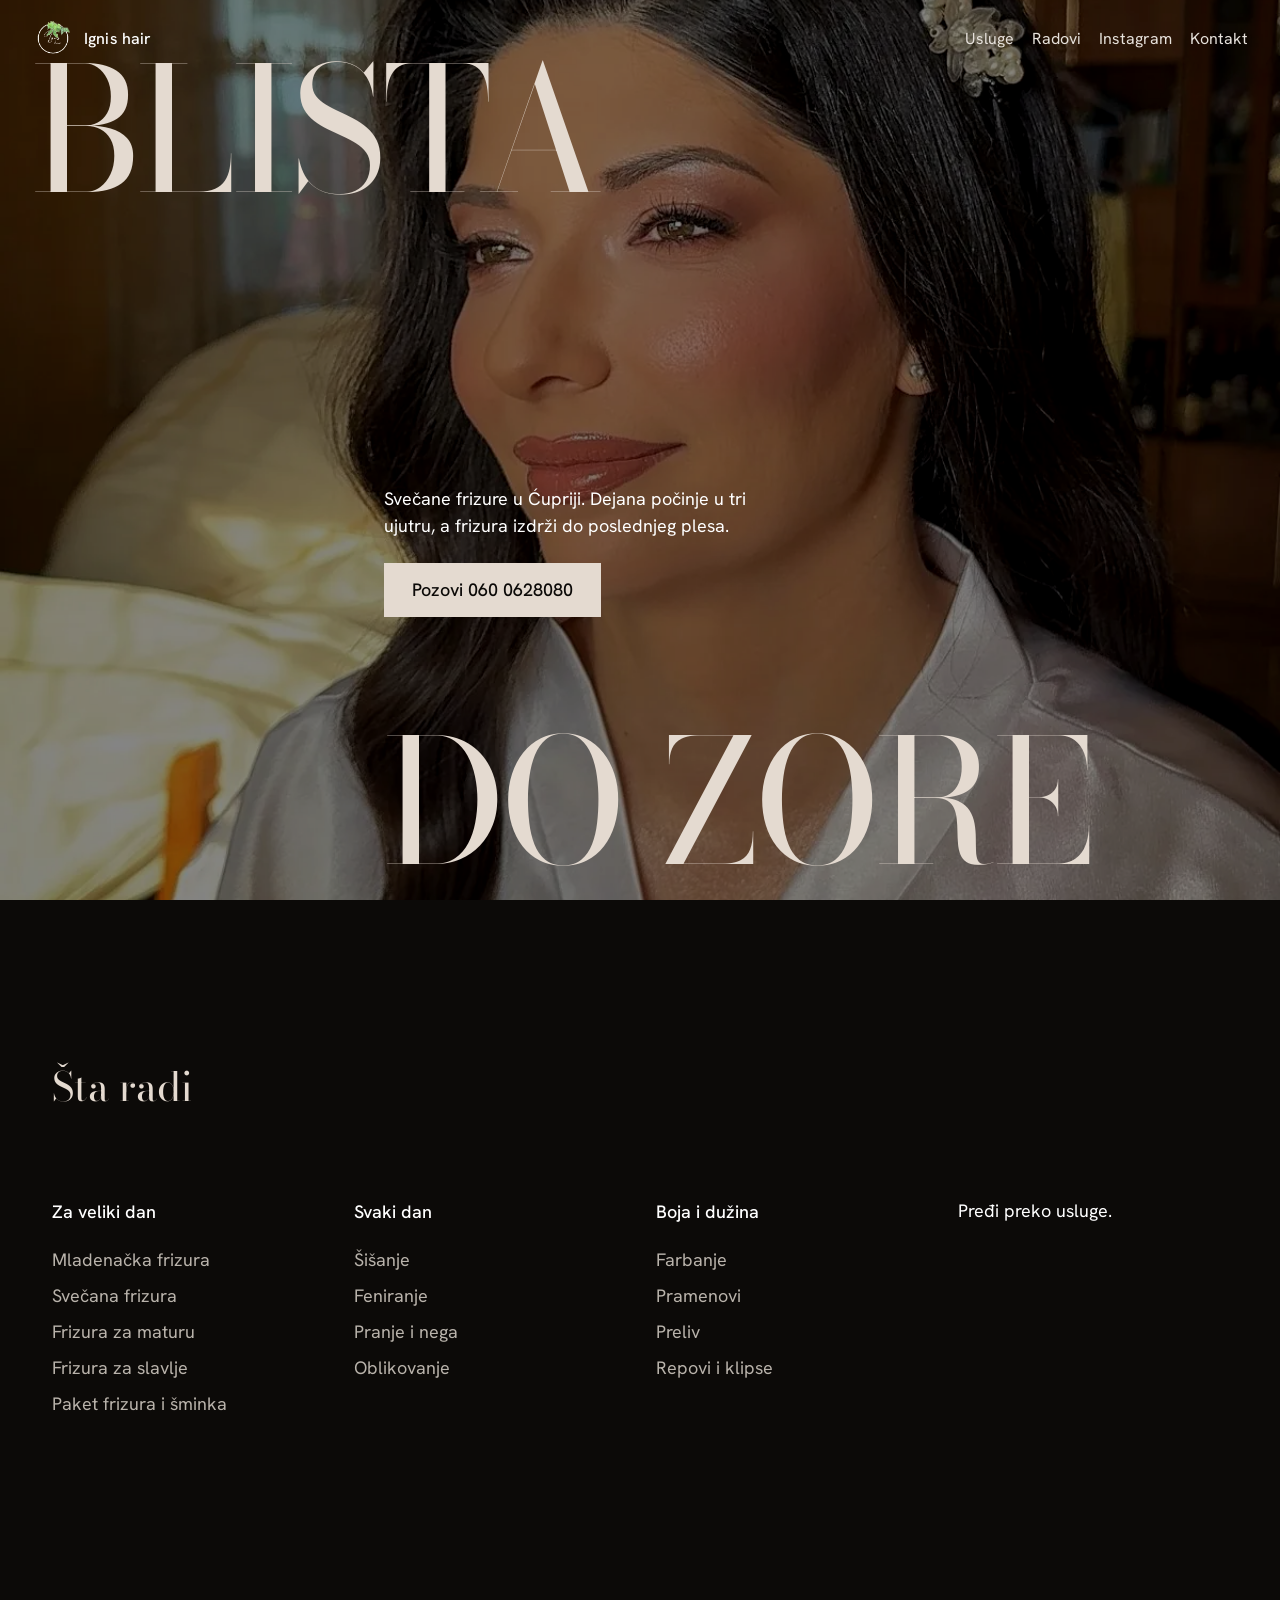
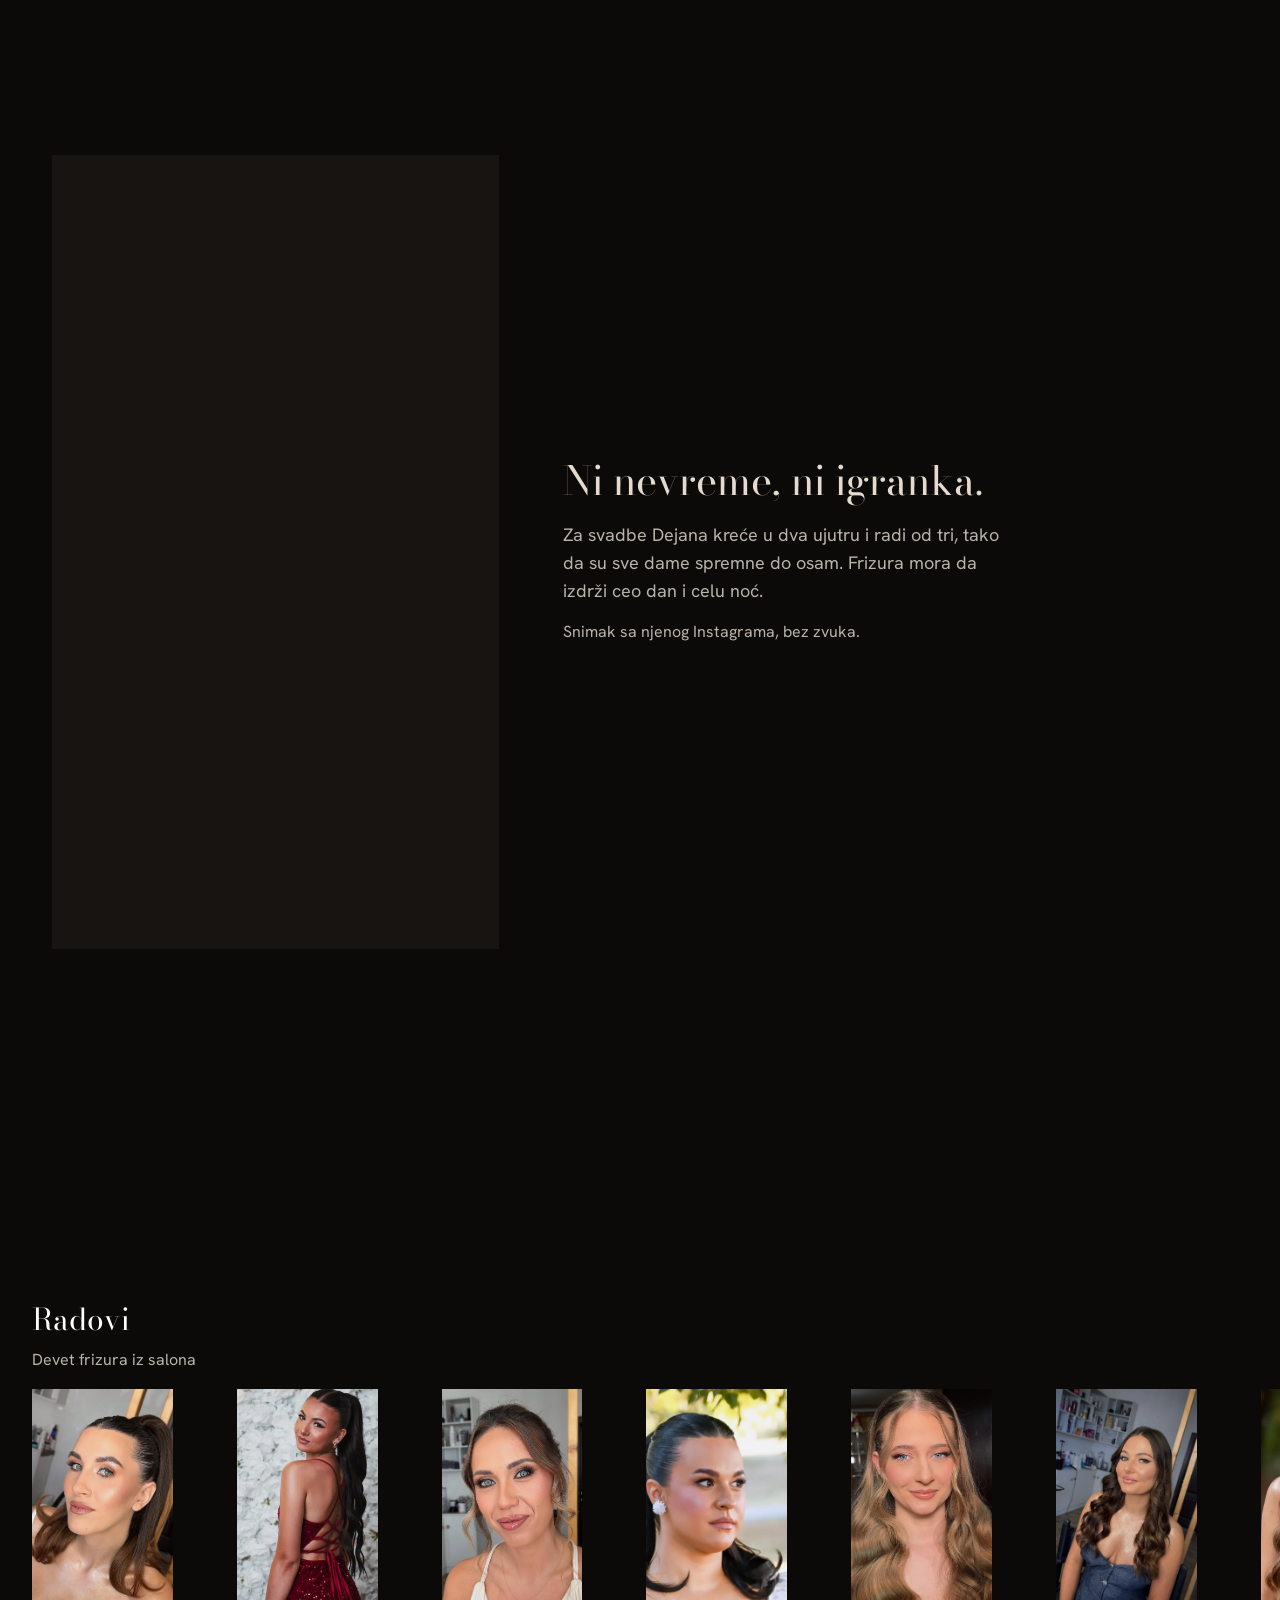
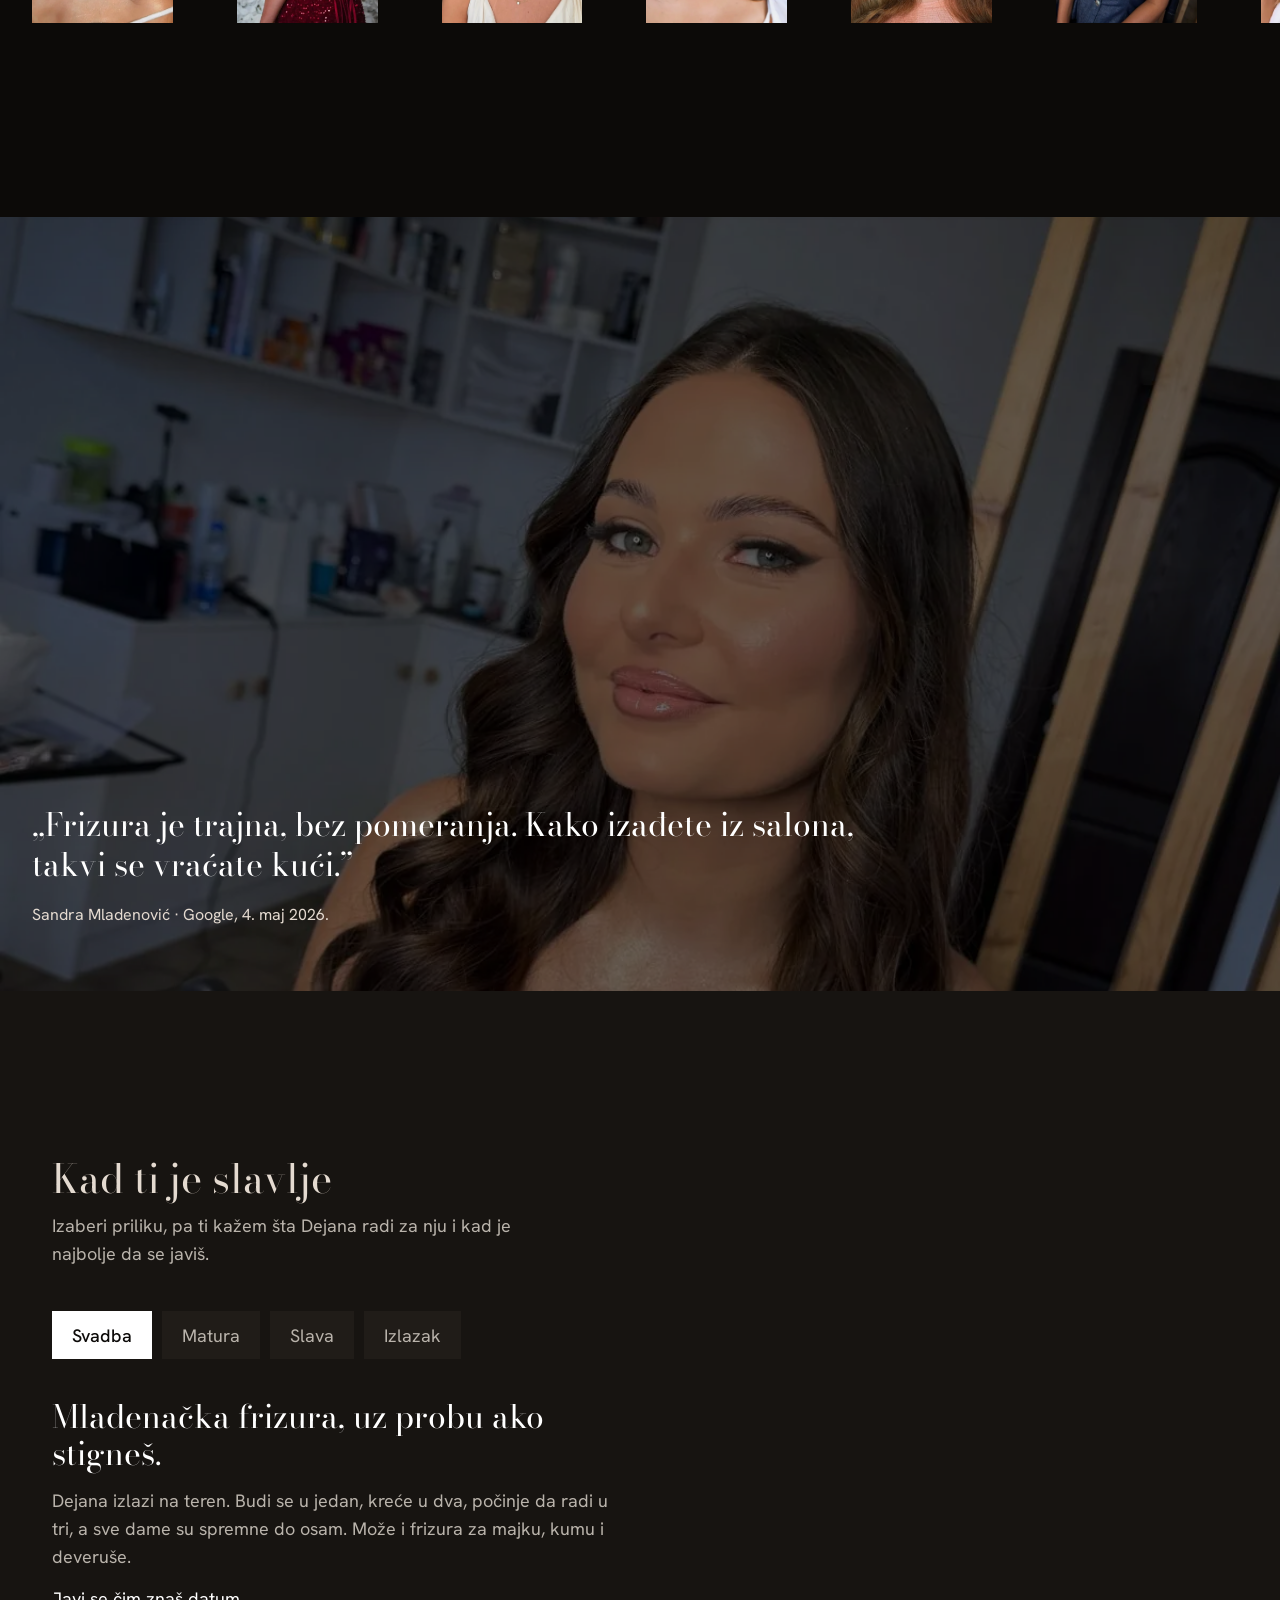
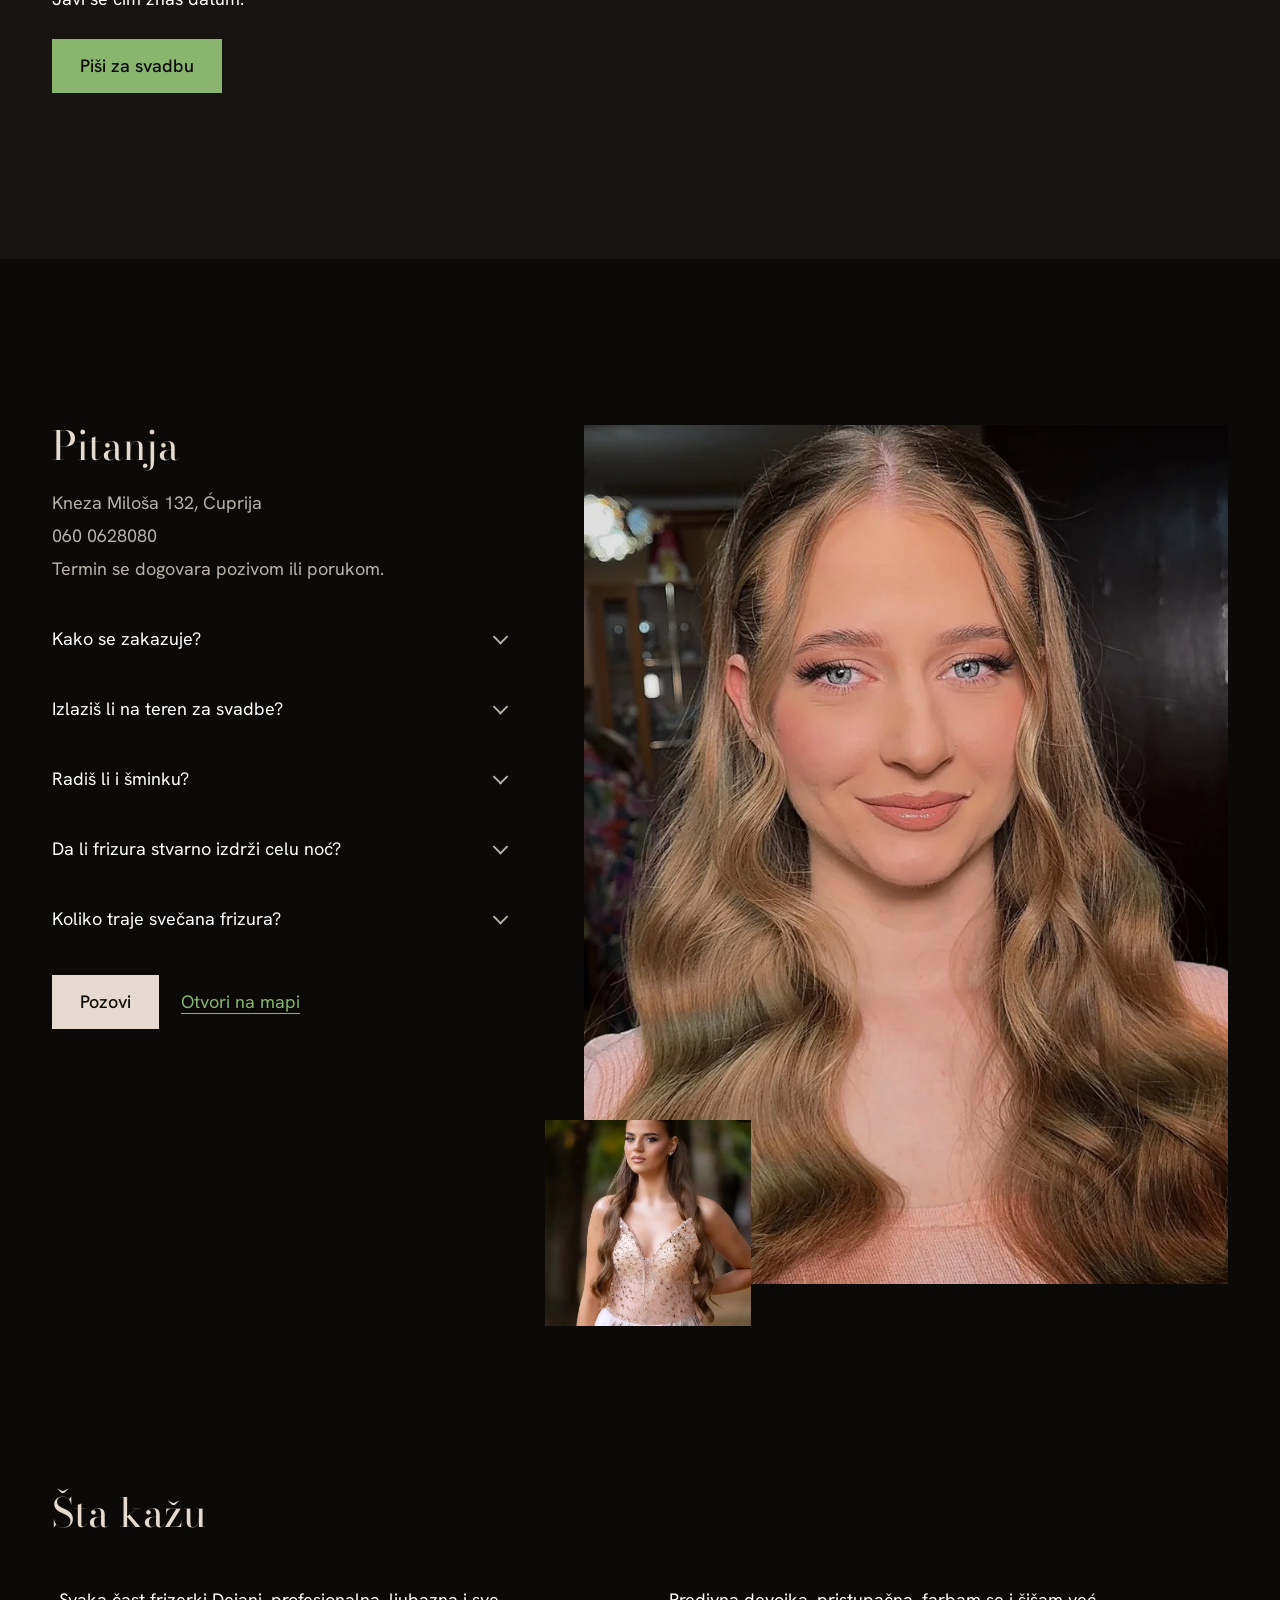
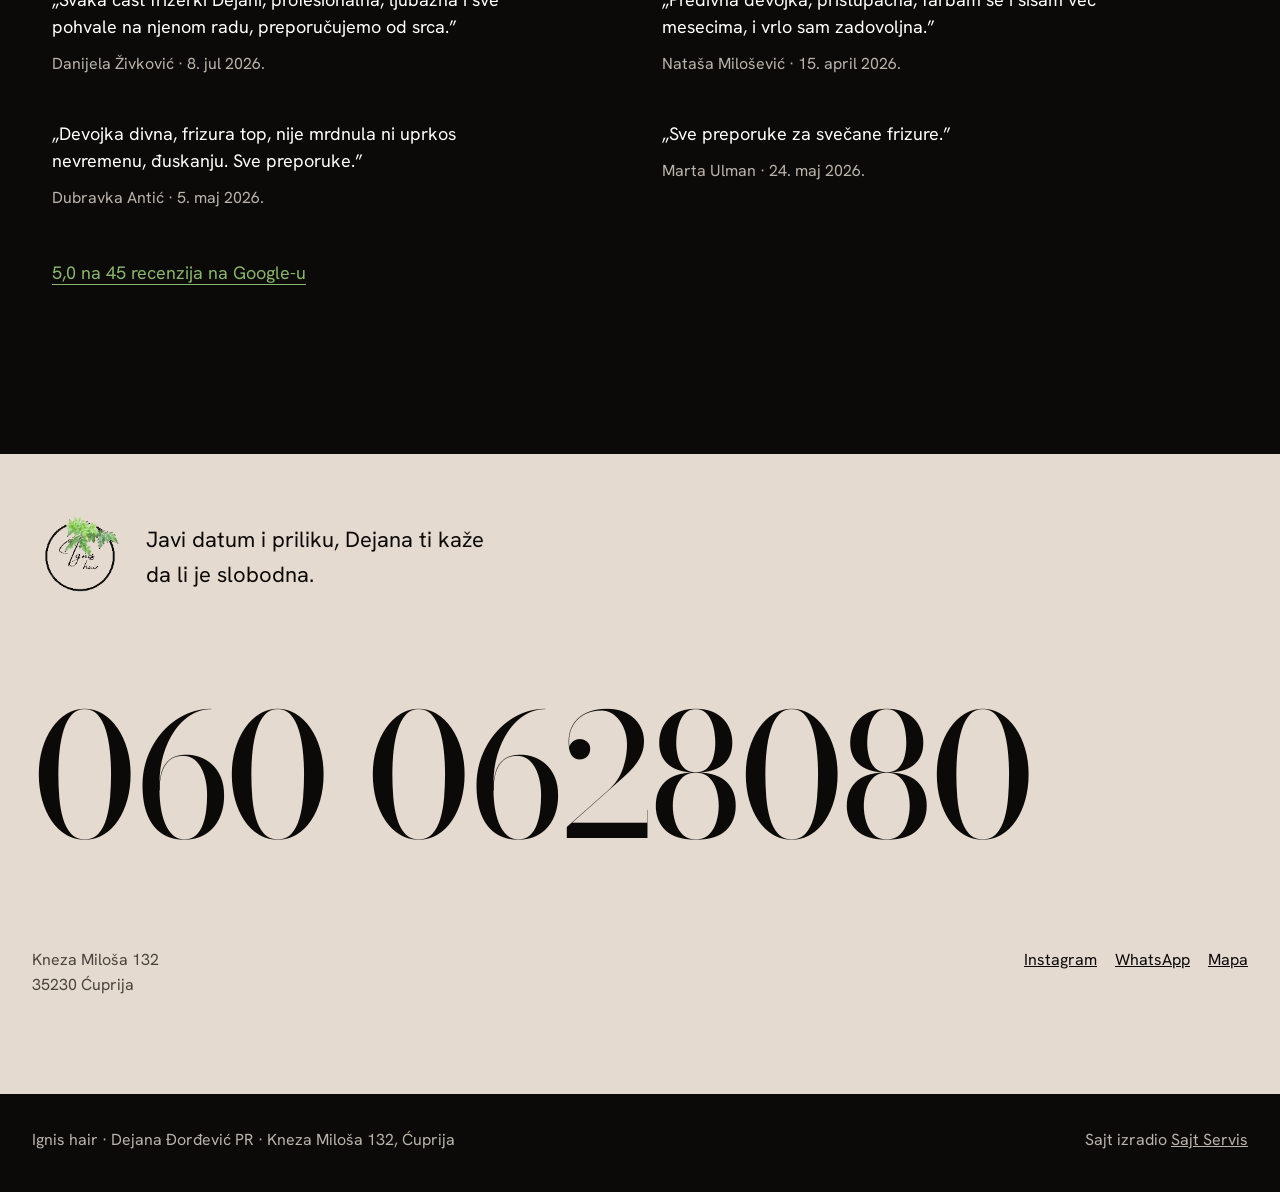
==== commit 8e62cfbc: "Ignis hair, Cuprija: demo sajt Pravac tamna soba, boje iz njihovog logoa (bez #E4DAD0, brsljan #89B5" ====
--- a/radovi/ignis/index.html
+++ b/radovi/ignis/index.html
@@ -32,7 +32,7 @@
   </div>
 
   <nav class="mark" aria-label="Glavna navigacija">
-    <a class="wordmark" href="#vrh"><picture><source type="image/webp" srcset="slike/logo.webp"><img src="slike/logo.jpg" alt="Ignis hair" width="150" height="150"></picture><span>Ignis hair</span></a>
+    <a class="wordmark" href="#vrh"><picture><source type="image/webp" srcset="slike/logo-svetli.webp"><img src="slike/logo-svetli.png" alt="Ignis hair" width="150" height="150"></picture><span>Ignis hair</span></a>
     <span class="mark-links">
       <a href="#usluge">Usluge</a>
       <a href="#radovi">Radovi</a>
@@ -54,8 +54,8 @@
 <!-- ========== USLUGE ========== -->
 <section class="usluge" id="usluge" aria-labelledby="h-usluge">
   <div class="inner">
-    <h2 id="h-usluge" class="sec-h">Šta radi</h2>
-    <div class="cols">
+    <h2 id="h-usluge" class="sec-h" data-reveal>Šta radi</h2>
+    <div class="cols" data-reveal>
       <div class="col">
         <p class="grp">Za veliki dan</p>
         <ul class="names">
@@ -92,18 +92,25 @@
   </div>
 </section>
 
-<!-- ========== VELIKA SLIKA ========== -->
-<section class="pano" aria-label="Rad iz salona">
-  <picture>
-    <source type="image/webp" srcset="slike/crno-800.webp 800w, slike/crno.webp 1200w" sizes="100vw">
-    <img src="slike/crno.jpg" alt="Visoki rep, rad salona Ignis hair" width="1201" height="1600" loading="lazy" decoding="async">
-  </picture>
-  <p class="pano-t" data-reveal>Jedna frizura, jedna noć, nijedna ukosnica na podu.</p>
+<!-- ========== NOĆ NA TERENU ========== -->
+<section class="nocu" aria-labelledby="h-nocu">
+  <div class="nocu-v">
+    <video poster="slike/rad-poster.jpg" muted loop playsinline autoplay preload="metadata"
+           width="608" height="1080" aria-label="Dejana sređuje mladu pred venčanje, snimak bez zvuka">
+      <source src="slike/rad.mp4" type="video/mp4">
+    </video>
+  </div>
+  <div class="nocu-t">
+    <h2 id="h-nocu" class="nocu-h" data-reveal>Ni nevreme, ni igranka.</h2>
+    <p data-reveal>Za svadbe Dejana kreće u dva ujutru i radi od tri, tako da su sve dame spremne do osam. Frizura mora da izdrži ceo dan i celu noć.</p>
+    <p class="nocu-c" data-reveal>Snimak sa njenog Instagrama, bez zvuka.</p>
+  </div>
 </section>
 
 <!-- ========== RADOVI ========== -->
 <section class="galerija" id="radovi" aria-labelledby="h-radovi">
-  <h2 id="h-radovi" class="gal-h">Radovi <span class="cnt">9</span></h2>
+  <h2 id="h-radovi" class="gal-h" data-reveal>Radovi</h2>
+  <p class="gal-n" data-reveal>Devet frizura iz salona</p>
   <div class="strip" tabindex="0" role="group" aria-label="Fotografije radova, pomerajte levo i desno">
     <figure><picture><source type="image/webp" srcset="slike/r1-800.webp"><img src="slike/r1-800.jpg" alt="Visoki rep sa glatkim razdeljkom" width="800" height="1069" loading="lazy" decoding="async"></picture></figure>
     <figure><picture><source type="image/webp" srcset="slike/r2-800.webp"><img src="slike/r2-800.jpg" alt="Duga kosa uz bordo haljinu" width="800" height="844" loading="lazy" decoding="async"></picture></figure>
@@ -124,7 +131,7 @@
     <img src="slike/r6.jpg" alt="Klijentkinja salona Ignis hair" width="1200" height="1600" loading="lazy" decoding="async">
   </picture>
   <div class="citat-in">
-    <blockquote data-reveal>„Lako se ugovara termin, bez čekanja, a frizura je trajna, bez pomeranja. Kako izađete iz salona, takvi se vraćate kući.”</blockquote>
+    <blockquote data-reveal>„Frizura je trajna, bez pomeranja. Kako izađete iz salona, takvi se vraćate kući.”</blockquote>
     <p class="ko" data-reveal>Sandra Mladenović · Google, 4. maj 2026.</p>
   </div>
 </section>
@@ -132,10 +139,10 @@
 <!-- ========== ŽIVA STVAR ========== -->
 <section class="prilika" id="prilika" aria-labelledby="h-prilika">
   <div class="inner">
-    <h2 id="h-prilika" class="sec-h">Kad ti je slavlje</h2>
-    <p class="lead">Izaberi priliku, pa ti kažem šta Dejana radi za nju i kad je najbolje da se javiš.</p>
-
-    <div class="tabs" role="tablist" aria-label="Prilika">
+    <h2 id="h-prilika" class="sec-h" data-reveal>Kad ti je slavlje</h2>
+    <p class="lead" data-reveal>Izaberi priliku, pa ti kažem šta Dejana radi za nju i kad je najbolje da se javiš.</p>
+
+    <div class="tabs" data-reveal role="tablist" aria-label="Prilika">
       <button role="tab" aria-selected="true"  aria-controls="p-svadba" id="t-svadba" data-p="svadba">Svadba</button>
       <button role="tab" aria-selected="false" aria-controls="p-matura" id="t-matura" data-p="matura" tabindex="-1">Matura</button>
       <button role="tab" aria-selected="false" aria-controls="p-slava"  id="t-slava"  data-p="slava"  tabindex="-1">Slava</button>
@@ -174,8 +181,8 @@
 <!-- ========== PITANJA ========== -->
 <section class="pitanja" id="pitanja" aria-labelledby="h-pitanja">
   <div class="pit-l">
-    <h2 id="h-pitanja" class="sec-h">Pitanja</h2>
-    <div class="fakti">
+    <h2 id="h-pitanja" class="sec-h" data-reveal>Pitanja</h2>
+    <div class="fakti" data-reveal>
       <p>Kneza Miloša 132, Ćuprija</p>
       <p>060 0628080</p>
       <p>Termin se dogovara pozivom ili porukom.</p>
@@ -208,7 +215,7 @@
     </div>
   </div>
 
-  <div class="pit-r">
+  <div class="pit-r" data-reveal>
     <picture class="pit-tall">
       <source type="image/webp" srcset="slike/r5-800.webp 800w, slike/r5.webp 1200w" sizes="(min-width:900px) 42vw, 100vw">
       <img src="slike/r5.jpg" alt="Svetli talasi, rad salona Ignis hair" width="1200" height="1600" loading="lazy" decoding="async">
@@ -223,8 +230,8 @@
 <!-- ========== DRUGE RECENZIJE ========== -->
 <section class="rec" aria-labelledby="h-rec">
   <div class="inner">
-    <h2 id="h-rec" class="sec-h">Šta kažu</h2>
-    <div class="rec-g">
+    <h2 id="h-rec" class="sec-h" data-reveal>Šta kažu</h2>
+    <div class="rec-g" data-reveal>
       <figure><blockquote>„Svaka čast frizerki Dejani, profesionalna, ljubazna i sve pohvale na njenom radu, preporučujemo od srca.”</blockquote><figcaption>Danijela Živković · 8. jul 2026.</figcaption></figure>
       <figure><blockquote>„Predivna devojka, pristupačna, farbam se i šišam već mesecima, i vrlo sam zadovoljna.”</blockquote><figcaption>Nataša Milošević · 15. april 2026.</figcaption></figure>
       <figure><blockquote>„Devojka divna, frizura top, nije mrdnula ni uprkos nevremenu, đuskanju. Sve preporuke.”</blockquote><figcaption>Dubravka Antić · 5. maj 2026.</figcaption></figure>
@@ -236,8 +243,11 @@
 
 <!-- ========== KONTAKT ========== -->
 <section class="kontakt" id="kontakt" aria-labelledby="h-kontakt">
-  <p class="k-uvod" id="h-kontakt">Javi datum i priliku, Dejana ti kaže da li je slobodna.</p>
-  <a class="k-tel" href="tel:+381600628080">060 0628080</a>
+  <div class="k-vrh">
+    <picture class="k-logo"><source type="image/webp" srcset="slike/logo-tamni.webp"><img src="slike/logo-tamni.png" alt="Ignis hair" width="150" height="150" loading="lazy"></picture>
+    <p class="k-uvod" id="h-kontakt" data-reveal>Javi datum i priliku, Dejana ti kaže da li je slobodna.</p>
+  </div>
+  <a class="k-tel" data-reveal href="tel:+381600628080">060 0628080</a>
   <div class="k-dno">
     <p>Kneza Miloša 132<br>35230 Ćuprija</p>
     <p class="k-soc">
@@ -251,7 +261,7 @@
 </main>
 
 <footer class="noga">
-  <div class="noga-logo"><picture><source type="image/webp" srcset="slike/logo.webp"><img src="slike/logo.jpg" alt="" width="150" height="150"></picture><p>Ignis hair · Dejana Đorđević PR<br>Kneza Miloša 132, Ćuprija</p></div>
+  <p>Ignis hair · Dejana Đorđević PR · Kneza Miloša 132, Ćuprija</p>
   <p class="noga-s">Sajt izradio <a href="https://sajtservis.github.io/" target="_blank" rel="noopener">Sajt Servis</a></p>
 </footer>
 
--- a/radovi/ignis/ignis.css
+++ b/radovi/ignis/ignis.css
@@ -6,7 +6,7 @@
   --bg:#0C0A08;
   --surface:#171411;
   --ink:#FFFFFF;
-  --muted:#A49E97;
+  --muted:#B9B3AB;
   --bez:#E4DAD0;             /* krug iz logoa */
   --list:#89B56F;            /* bršljan iz logoa */
   --list-t:#6D9A5E;
@@ -56,28 +56,26 @@
 .mark{
   position:absolute; top:0; left:0; right:0; z-index:2;
   display:flex; justify-content:space-between; align-items:center; gap:16px;
-  padding:18px var(--gr) 0 var(--gl); font-size:15px;
+  padding:18px var(--gr) 0 var(--gl); font-size:16px; z-index:3;
 }
 .wordmark{display:flex; align-items:center; gap:10px; font-weight:500; text-decoration:none; letter-spacing:.01em}
-.wordmark img{width:38px; height:38px; border-radius:50%}
 .mark-links{display:flex; gap:18px}
 .mark-links a{text-decoration:none; color:#E6E1DB}
 .mark-links a:hover{color:var(--ink)}
 @media (max-width:760px){ .mark-links a:not(.m-ig){display:none} }
 
-.h1{display:contents}
+.h1{grid-row:1; z-index:1; margin:74px 0 0; padding:0 var(--gr) 0 var(--gl)}
 .l1,.l2{
-  display:block; position:relative; z-index:1;
+  display:block;
   font-family:var(--display); font-size:clamp(62px,15.5vw,172px);
   line-height:.84; letter-spacing:-.015em; color:var(--bez);
 }
-.l1{grid-row:1; padding-left:var(--gl); margin-top:72px}
-.l2{grid-row:3; padding-right:var(--gr); padding-bottom:74px; text-align:right}
-.hero-mid{grid-row:2; position:relative; z-index:1; align-self:center; padding:0 var(--gr) 0 var(--gl)}
-.hero-mid p{max-width:40ch; font-size:18px; line-height:1.5; color:#F0ECE7; margin-bottom:24px}
+.l2{position:absolute; left:var(--gl); right:var(--gr); bottom:78px; text-align:right}
+.hero-mid{grid-row:2; align-self:center; position:relative; z-index:2; padding:0 var(--gr) 0 var(--gl)}
+.hero-mid p{max-width:40ch; font-size:18px; line-height:1.5; color:var(--ink); margin-bottom:24px}
 @media (min-width:900px){
-  .l1{margin-top:40px}
-  .l2{text-align:left; padding-left:30vw; padding-right:0; padding-bottom:14px}
+  .h1{margin-top:58px; padding:0 var(--gr) 0 var(--gl)}
+  .l2{left:30vw; right:var(--gr); bottom:26px; text-align:left}
   .hero-mid{padding-left:30vw}
 }
 
@@ -121,22 +119,25 @@
 .op{color:var(--ink); line-height:1.45; max-width:30ch}
 @media (max-width:899px){ .op{display:none} }
 
-/* ---------------- VELIKA SLIKA ---------------- */
-.pano{position:relative; margin-block:0}
-.pano img{width:100%; height:62svh; min-height:360px; object-fit:cover; object-position:50% 24%; filter:brightness(.6)}
-.pano-t{
-  position:absolute; left:var(--gl); right:var(--gr); bottom:clamp(28px,5vw,56px);
-  font-family:var(--display); font-size:clamp(26px,4.4vw,44px); line-height:1.1; max-width:18ch;
-  color:var(--bez);
-}
+/* ---------------- NOĆ NA TERENU ---------------- */
+.nocu{
+  display:grid; grid-template-columns:1fr; gap:clamp(28px,4vw,56px);
+  align-items:center; padding:var(--sec) var(--gr) var(--sec) var(--gl);
+  max-width:1240px; margin:0 auto;
+}
+@media (min-width:900px){ .nocu{grid-template-columns:38% 1fr; gap:clamp(44px,5vw,80px)} }
+.nocu-v video{width:100%; height:auto; aspect-ratio:608/1080; object-fit:cover; display:block; background:var(--surface)}
+.nocu-h{font-family:var(--display); font-size:clamp(28px,4vw,40px); line-height:1.1; color:var(--bez); margin-bottom:18px}
+.nocu-t p{color:var(--muted); max-width:46ch}
+.nocu-c{margin-top:16px; font-size:16px}
 
 /* ---------------- RADOVI ---------------- */
 .galerija{min-height:78svh; display:flex; flex-direction:column; justify-content:center; padding-block:clamp(56px,8vw,96px)}
 .gal-h{
   font-family:var(--display); font-size:clamp(24px,3vw,30px);
-  padding-left:var(--gl); margin-bottom:18px;
-}
-.cnt{font-family:var(--body); font-size:15px; color:var(--muted); vertical-align:super; margin-left:6px}
+  padding-left:var(--gl); margin-bottom:6px;
+}
+.gal-n{font-size:16px; color:var(--muted); padding-left:var(--gl); margin:0 0 16px}
 .strip{
   display:flex; gap:5vw; overflow-x:auto; padding:0 var(--gr) 14px var(--gl);
   scroll-snap-type:x mandatory; scrollbar-width:none;
@@ -159,9 +160,9 @@
 }
 .citat blockquote{
   margin:0; font-family:var(--display);
-  font-size:clamp(23px,3.4vw,34px); line-height:1.22;
-}
-.ko{margin-top:18px; font-size:16px; color:#D9D4CE}
+  font-size:clamp(22px,3.2vw,32px); line-height:1.25;
+}
+.ko{margin-top:18px; font-size:16px; color:var(--bez)}
 
 /* ---------------- ŽIVA STVAR ---------------- */
 .prilika{padding-block:var(--sec); background:var(--surface)}
@@ -174,7 +175,7 @@
 .tabs button[aria-selected="true"]{background:var(--ink); color:#0C0A08; font-weight:500}
 .panes{margin-top:clamp(28px,4vw,40px)}
 .pane{max-width:56ch}
-.pane-t{font-family:var(--display); font-size:clamp(23px,3.2vw,32px); line-height:1.15}
+.pane-t{font-family:var(--display); font-size:clamp(22px,3.2vw,32px); line-height:1.15}
 .pane-d{margin-top:14px; color:var(--muted)}
 .pane-k{margin-top:14px; margin-bottom:26px}
 
@@ -190,7 +191,7 @@
 .fakti p{margin-bottom:5px}
 .pitanja details{padding:0; margin-bottom:26px}
 .pitanja summary{
-  list-style:none; cursor:pointer; font-size:19px; position:relative;
+  list-style:none; cursor:pointer; font-size:18px; position:relative;
   padding-right:34px; min-height:44px; display:flex; align-items:center;
 }
 .pitanja summary::-webkit-details-marker{display:none}
@@ -218,30 +219,30 @@
 }
 @media (min-width:760px){ .rec-g{grid-template-columns:repeat(2,1fr); gap:44px} }
 .rec figure{margin:0; max-width:46ch}
-.rec blockquote{margin:0; font-size:18px; line-height:1.5}
-.rec figcaption{margin-top:12px; color:var(--muted); font-size:15.5px}
+.rec blockquote{margin:0; font-size:18px; line-height:1.5; color:var(--ink)}
+.rec figcaption{margin-top:12px; color:var(--muted); font-size:16px}
 .rec-s{margin-top:clamp(34px,4vw,48px)}
 
 /* ---------------- KONTAKT (obrnute boje) ---------------- */
 .kontakt{
   background:var(--paper); color:#0C0A08;
-  min-height:86svh; display:flex; flex-direction:column; justify-content:space-between;
+  min-height:min(72svh,640px); display:flex; flex-direction:column; justify-content:space-between; gap:clamp(36px,7vw,72px);
   padding:clamp(32px,6vw,56px) var(--gr) clamp(96px,10vw,56px) var(--gl);
 }
-.k-uvod{font-size:clamp(19px,2.3vw,22px); max-width:30ch}
+.k-uvod{font-size:clamp(18px,2.2vw,22px); max-width:30ch}
 .k-tel{
   font-family:var(--display); font-size:clamp(46px,13.5vw,170px);
   line-height:.95; text-decoration:none; letter-spacing:-.02em;
   align-self:flex-start; transition:color .2s ease;
 }
 .k-tel:hover{color:#4A6B3C}
-.k-dno{display:flex; justify-content:space-between; gap:22px; flex-wrap:wrap; font-size:15.5px}
+.k-dno{display:flex; justify-content:space-between; gap:22px; flex-wrap:wrap; font-size:16px}
 .k-dno p{color:#4A443D}
 .k-soc{display:flex; gap:18px}
 .k-soc a{color:#0C0A08}
 
 .noga{
-  padding:34px var(--gr) 110px var(--gl); font-size:15px; color:var(--muted);
+  padding:34px var(--gr) 110px var(--gl); font-size:16px; color:var(--muted);
   display:flex; justify-content:space-between; gap:16px; flex-wrap:wrap;
 }
 .noga a{color:var(--muted)}
@@ -251,8 +252,9 @@
 .traka{
   position:fixed; left:0; right:0; bottom:0; z-index:40; display:flex;
   padding-bottom:env(safe-area-inset-bottom, 0px);
-  background:var(--bg); border-top:0;
-}
+  background:var(--bg); transition:transform .25s ease;
+}
+.traka-skriven .traka{transform:translateY(115%)}
 .traka a{
   flex:1; min-height:56px; display:flex; align-items:center; justify-content:center;
   text-decoration:none; font-weight:500; background:var(--ink); color:#0C0A08;
@@ -279,6 +281,8 @@
   .hero-bg img{animation:none}
 }
 
-/* logo u podnožju */
-.noga-logo{display:flex; align-items:center; gap:12px}
-.noga-logo img{width:46px; height:46px; border-radius:50%}
+/* logo */
+.wordmark img{width:42px; height:42px; border-radius:0}
+.k-vrh{display:flex; align-items:center; gap:18px; flex-wrap:wrap}
+.k-logo img{width:76px; height:76px}
+@media (min-width:900px){ .k-logo img{width:96px; height:96px} }
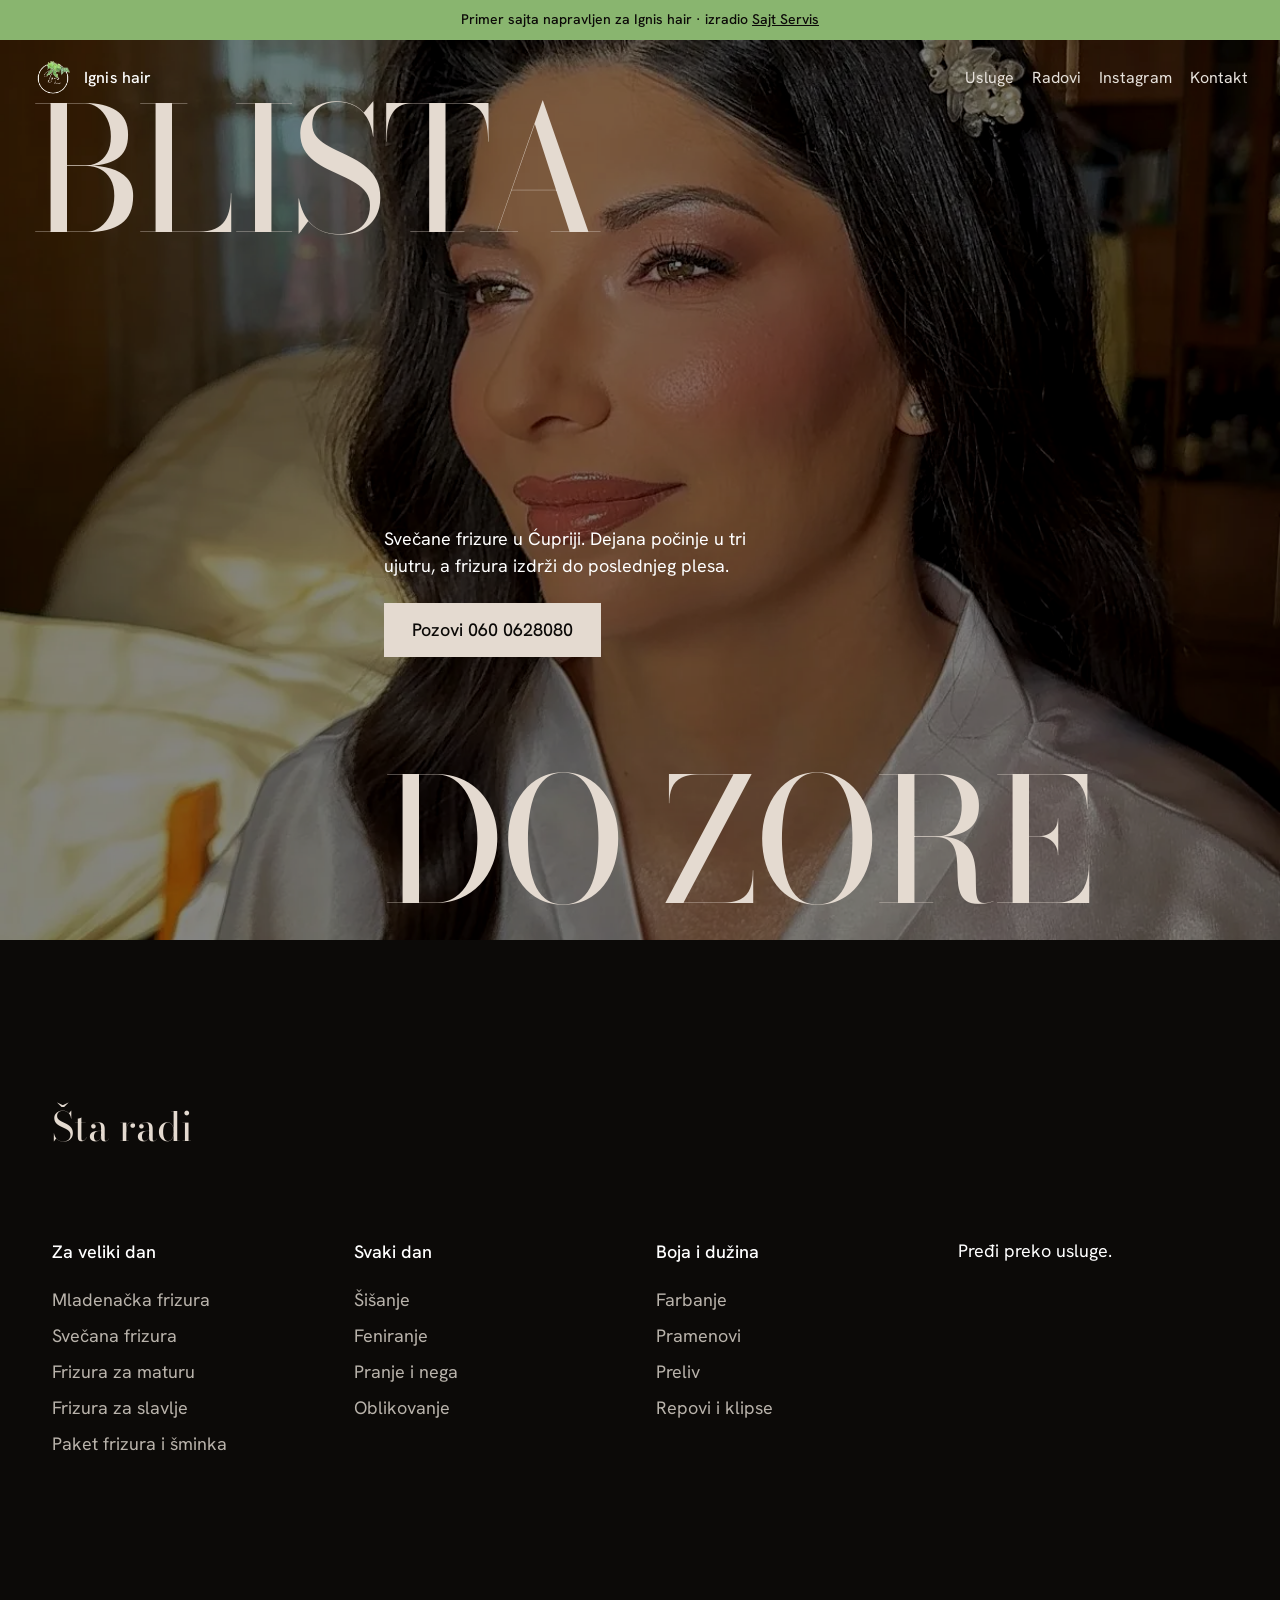
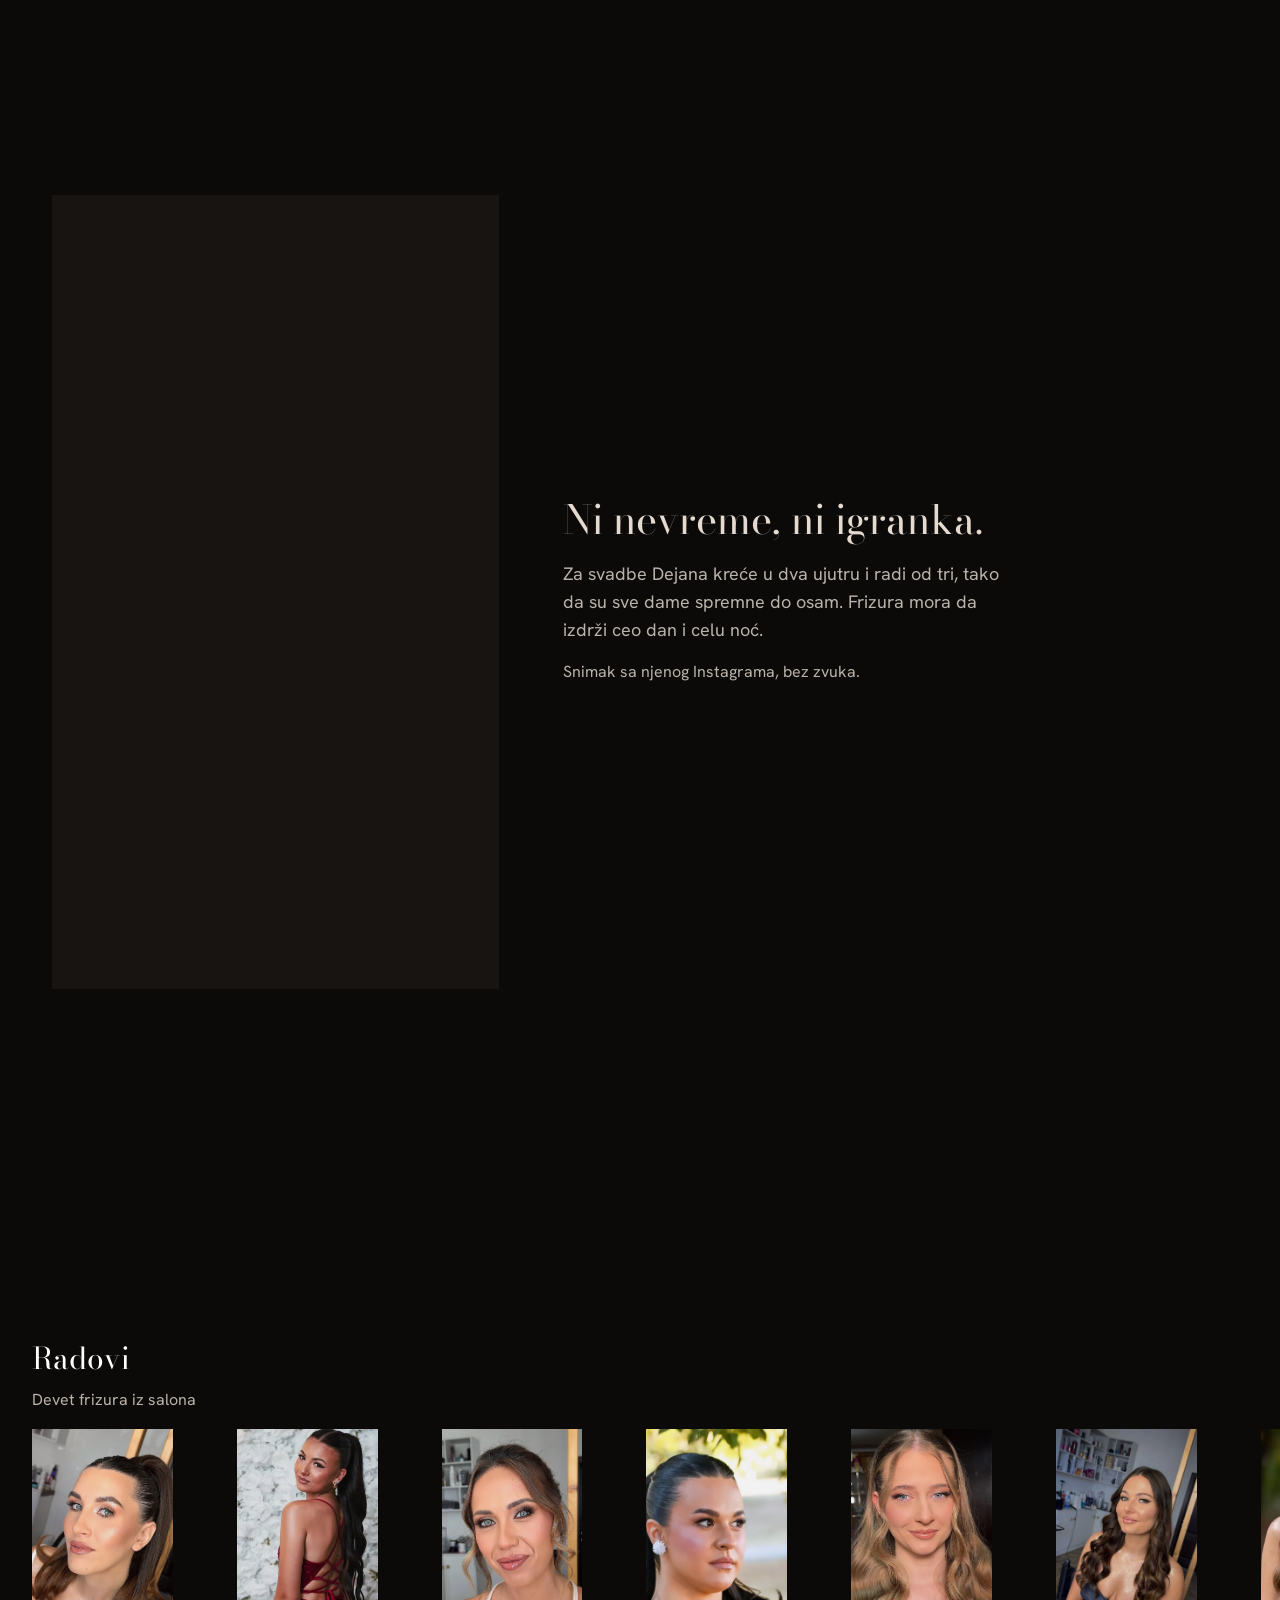
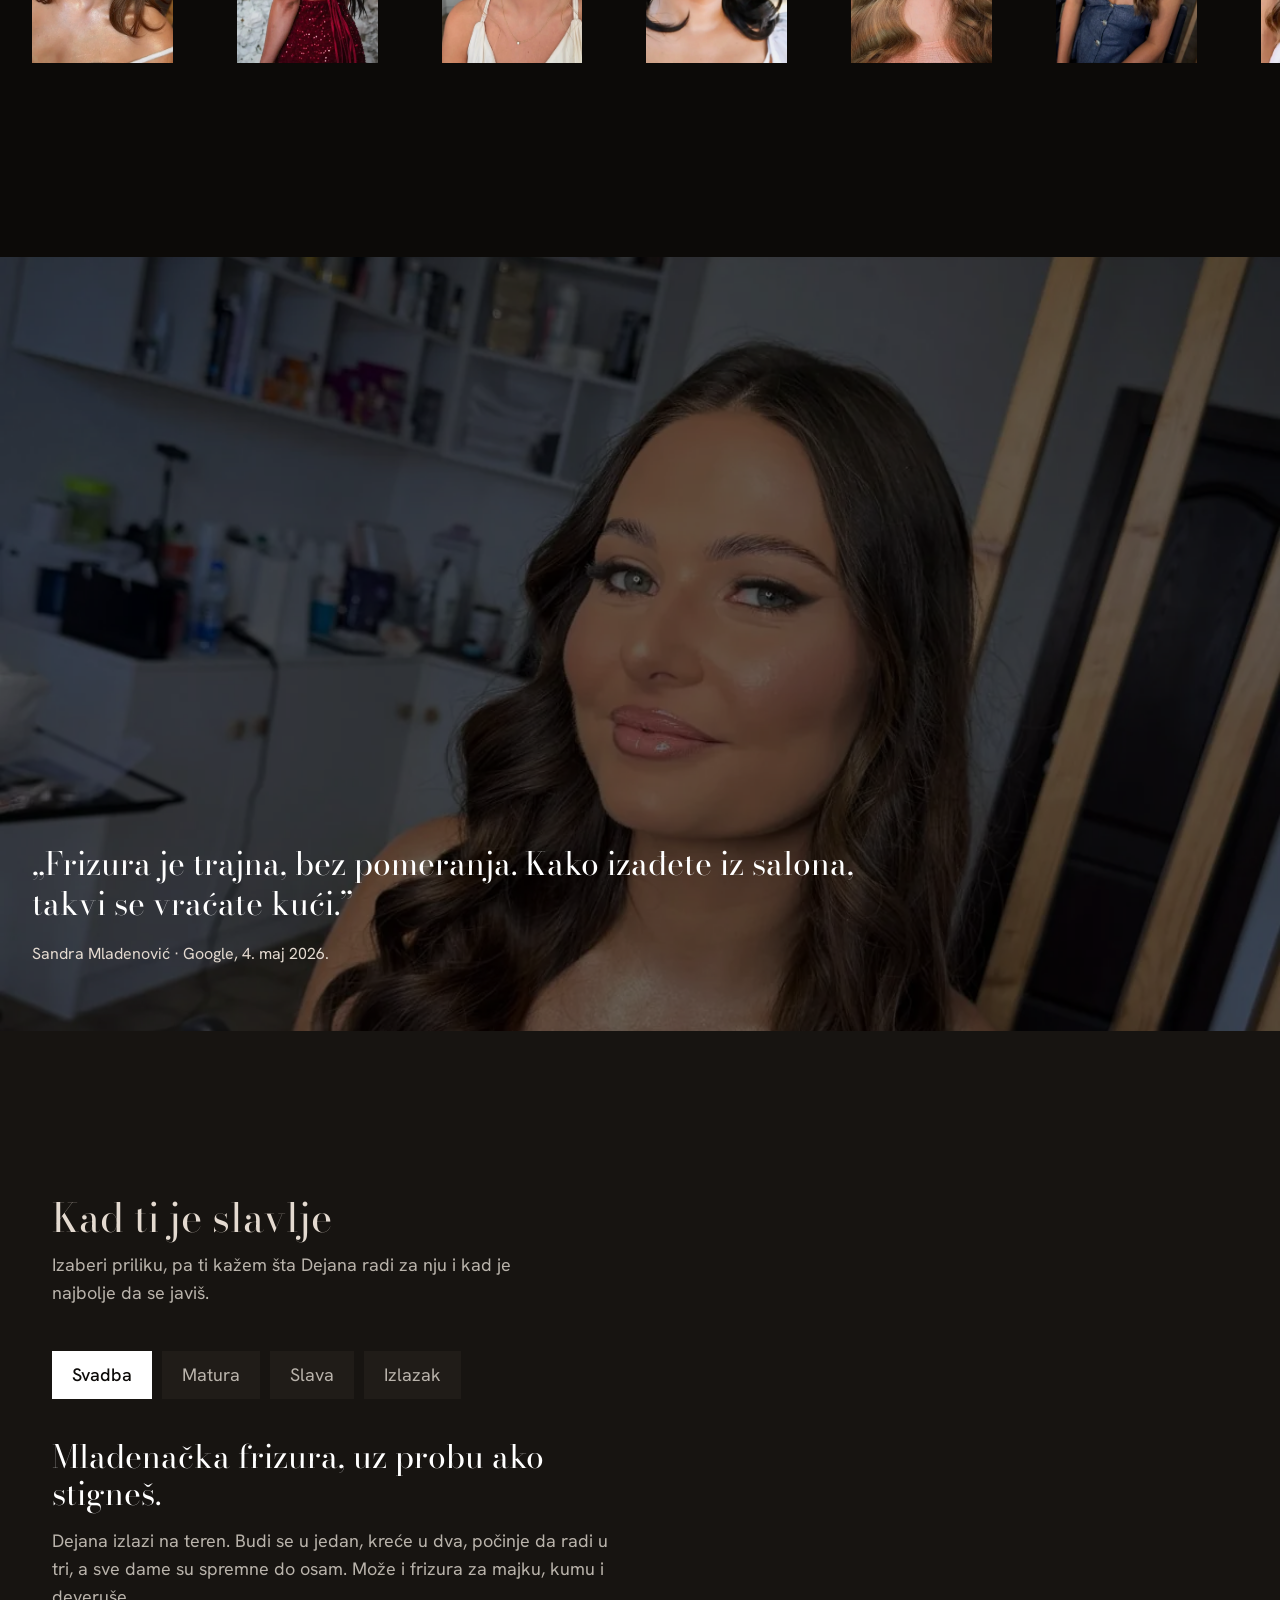
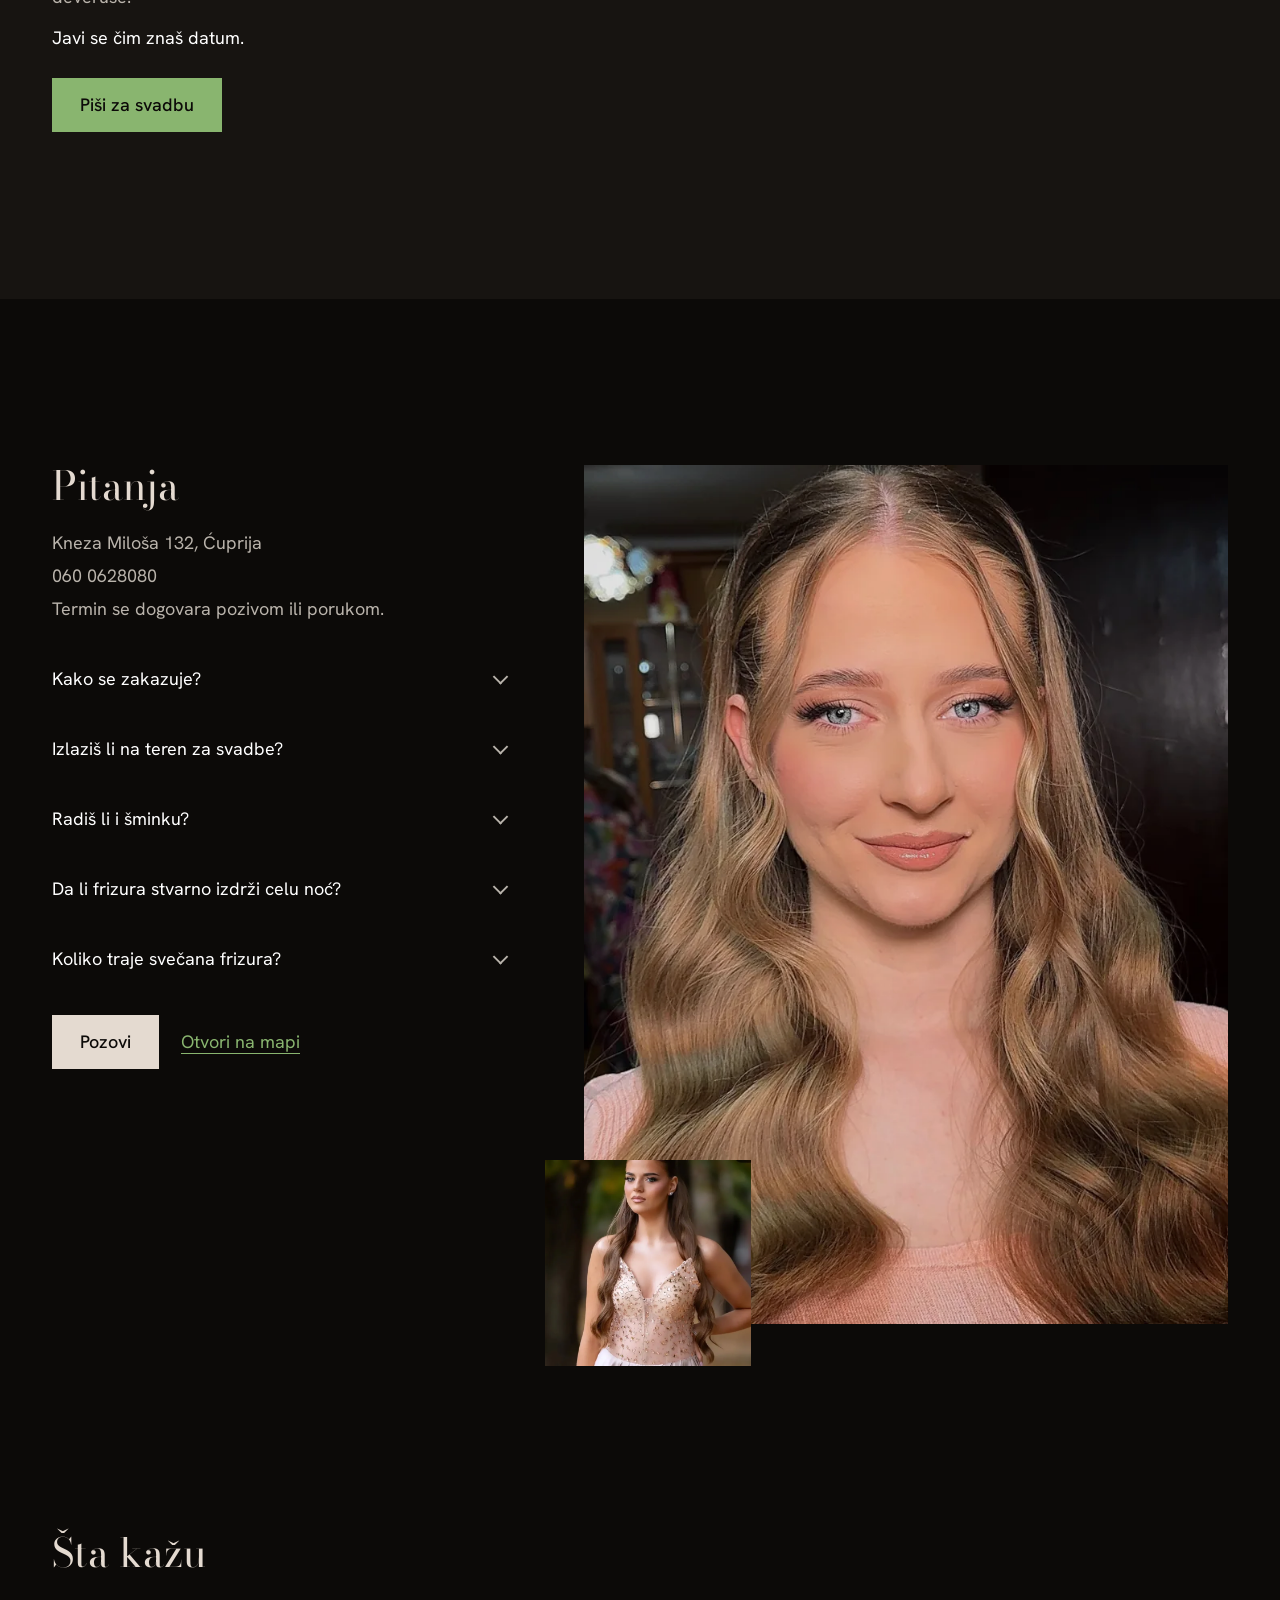
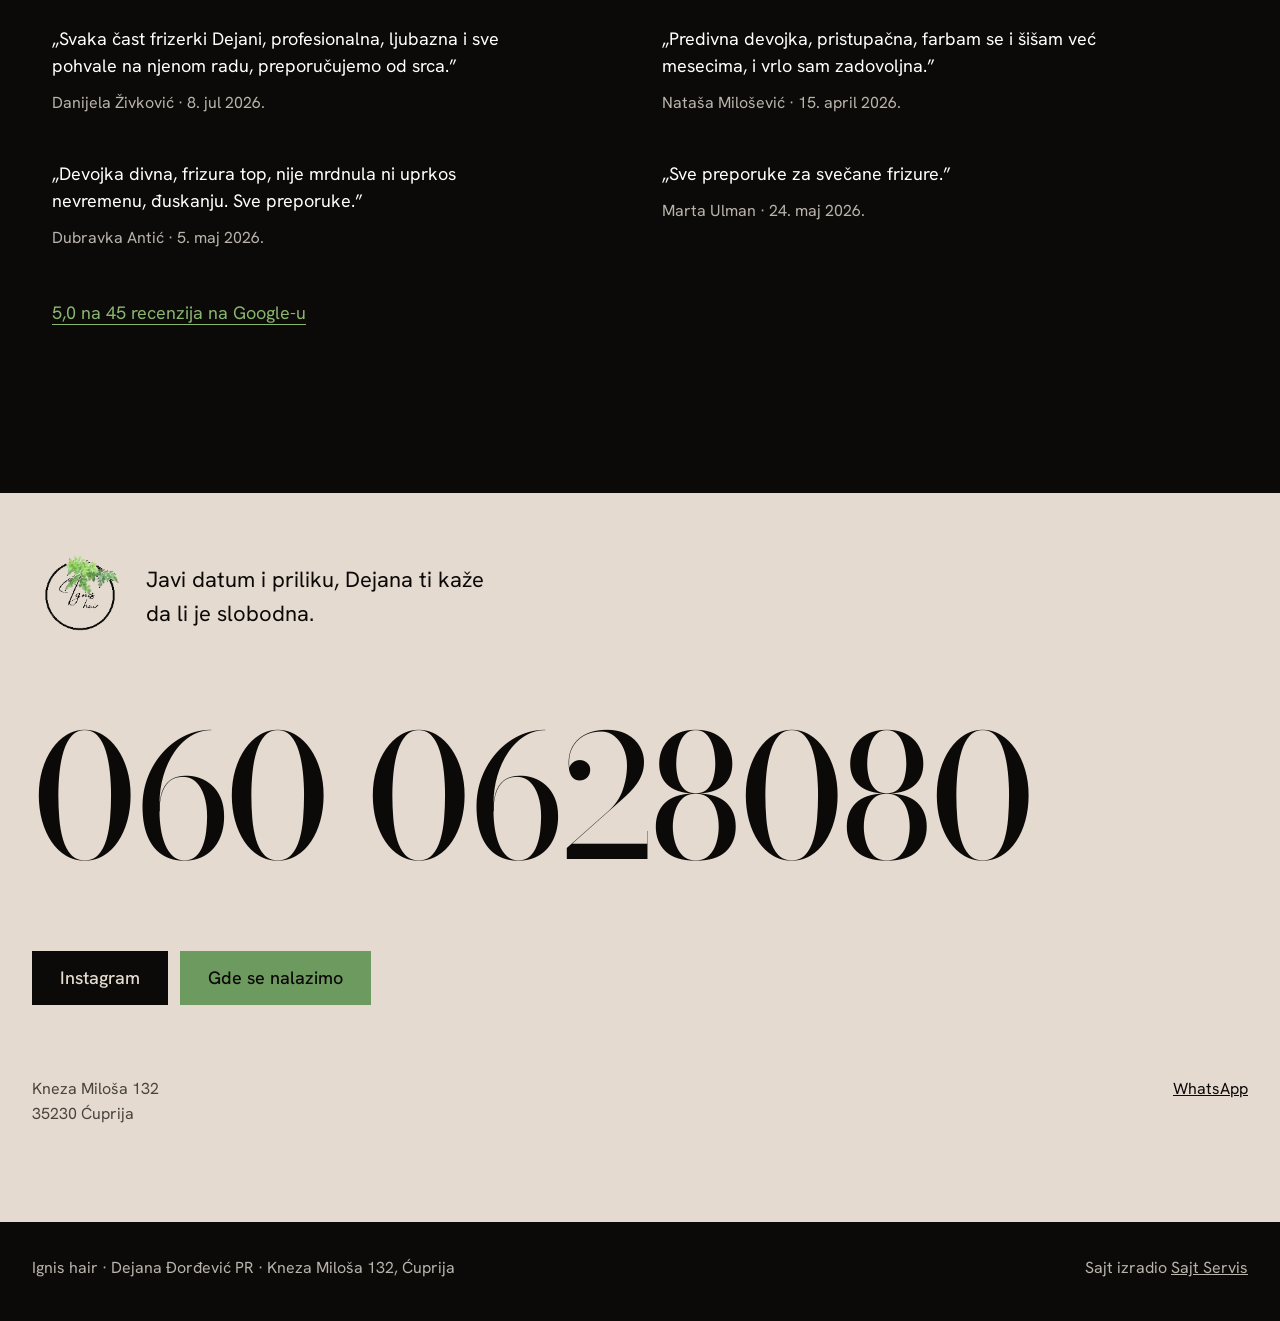
==== commit f2587312: "Ignis hair: uvecanje slike na klik, dugmad Instagram i lokacija, oznaka da je primer Co-Authored-By:" ====
--- a/radovi/ignis/index.html
+++ b/radovi/ignis/index.html
@@ -22,6 +22,8 @@
 <body>
 <a class="skip" href="#sadrzaj">Preskoči na sadržaj</a>
 
+<p class="demo">Primer sajta napravljen za Ignis hair · izradio <a href="https://sajtservis.github.io/" target="_blank" rel="noopener">Sajt Servis</a></p>
+
 <!-- ========== VRH ========== -->
 <header class="hero" id="vrh">
   <div class="hero-bg">
@@ -112,15 +114,15 @@
   <h2 id="h-radovi" class="gal-h" data-reveal>Radovi</h2>
   <p class="gal-n" data-reveal>Devet frizura iz salona</p>
   <div class="strip" tabindex="0" role="group" aria-label="Fotografije radova, pomerajte levo i desno">
-    <figure><picture><source type="image/webp" srcset="slike/r1-800.webp"><img src="slike/r1-800.jpg" alt="Visoki rep sa glatkim razdeljkom" width="800" height="1069" loading="lazy" decoding="async"></picture></figure>
-    <figure><picture><source type="image/webp" srcset="slike/r2-800.webp"><img src="slike/r2-800.jpg" alt="Duga kosa uz bordo haljinu" width="800" height="844" loading="lazy" decoding="async"></picture></figure>
-    <figure><picture><source type="image/webp" srcset="slike/r3-800.webp"><img src="slike/r3-800.jpg" alt="Meki talasi do struka" width="800" height="1067" loading="lazy" decoding="async"></picture></figure>
-    <figure><picture><source type="image/webp" srcset="slike/r4-800.webp"><img src="slike/r4-800.jpg" alt="Zategnuta frizura sa glatkim temenom" width="800" height="1068" loading="lazy" decoding="async"></picture></figure>
-    <figure><picture><source type="image/webp" srcset="slike/r5-800.webp"><img src="slike/r5-800.jpg" alt="Svetli talasi sa razdeljkom na sredini" width="800" height="1067" loading="lazy" decoding="async"></picture></figure>
-    <figure><picture><source type="image/webp" srcset="slike/r6-800.webp"><img src="slike/r6-800.jpg" alt="Krupni talasi, dnevna frizura" width="800" height="1067" loading="lazy" decoding="async"></picture></figure>
-    <figure><picture><source type="image/webp" srcset="slike/r7-800.webp"><img src="slike/r7-800.jpg" alt="Duga kosa u prirodnom svetlu" width="800" height="720" loading="lazy" decoding="async"></picture></figure>
-    <figure><picture><source type="image/webp" srcset="slike/hero-800.webp"><img src="slike/hero-800.jpg" alt="Mlada sa cvećem u kosi" width="800" height="1067" loading="lazy" decoding="async"></picture></figure>
-    <figure><picture><source type="image/webp" srcset="slike/crno-800.webp"><img src="slike/crno-800.jpg" alt="Visoki rep, pogled iz profila" width="800" height="1066" loading="lazy" decoding="async"></picture></figure>
+    <figure><button type="button" class="gl-btn" data-pun="slike/r1" data-opis="Visoki rep sa glatkim razdeljkom" aria-label="Uvećaj sliku: Visoki rep sa glatkim razdeljkom"><picture><source type="image/webp" srcset="slike/r1-800.webp"><img src="slike/r1-800.jpg" alt="Visoki rep sa glatkim razdeljkom" width="800" height="1069" loading="lazy" decoding="async"></picture></button></figure>
+    <figure><button type="button" class="gl-btn" data-pun="slike/r2" data-opis="Duga kosa uz bordo haljinu" aria-label="Uvećaj sliku: Duga kosa uz bordo haljinu"><picture><source type="image/webp" srcset="slike/r2-800.webp"><img src="slike/r2-800.jpg" alt="Duga kosa uz bordo haljinu" width="800" height="844" loading="lazy" decoding="async"></picture></button></figure>
+    <figure><button type="button" class="gl-btn" data-pun="slike/r3" data-opis="Meki talasi do struka" aria-label="Uvećaj sliku: Meki talasi do struka"><picture><source type="image/webp" srcset="slike/r3-800.webp"><img src="slike/r3-800.jpg" alt="Meki talasi do struka" width="800" height="1067" loading="lazy" decoding="async"></picture></button></figure>
+    <figure><button type="button" class="gl-btn" data-pun="slike/r4" data-opis="Zategnuta frizura sa glatkim temenom" aria-label="Uvećaj sliku: Zategnuta frizura sa glatkim temenom"><picture><source type="image/webp" srcset="slike/r4-800.webp"><img src="slike/r4-800.jpg" alt="Zategnuta frizura sa glatkim temenom" width="800" height="1068" loading="lazy" decoding="async"></picture></button></figure>
+    <figure><button type="button" class="gl-btn" data-pun="slike/r5" data-opis="Svetli talasi sa razdeljkom na sredini" aria-label="Uvećaj sliku: Svetli talasi sa razdeljkom na sredini"><picture><source type="image/webp" srcset="slike/r5-800.webp"><img src="slike/r5-800.jpg" alt="Svetli talasi sa razdeljkom na sredini" width="800" height="1067" loading="lazy" decoding="async"></picture></button></figure>
+    <figure><button type="button" class="gl-btn" data-pun="slike/r6" data-opis="Krupni talasi, dnevna frizura" aria-label="Uvećaj sliku: Krupni talasi, dnevna frizura"><picture><source type="image/webp" srcset="slike/r6-800.webp"><img src="slike/r6-800.jpg" alt="Krupni talasi, dnevna frizura" width="800" height="1067" loading="lazy" decoding="async"></picture></button></figure>
+    <figure><button type="button" class="gl-btn" data-pun="slike/r7" data-opis="Duga kosa u prirodnom svetlu" aria-label="Uvećaj sliku: Duga kosa u prirodnom svetlu"><picture><source type="image/webp" srcset="slike/r7-800.webp"><img src="slike/r7-800.jpg" alt="Duga kosa u prirodnom svetlu" width="800" height="720" loading="lazy" decoding="async"></picture></button></figure>
+    <figure><button type="button" class="gl-btn" data-pun="slike/hero" data-opis="Mlada sa cvećem u kosi" aria-label="Uvećaj sliku: Mlada sa cvećem u kosi"><picture><source type="image/webp" srcset="slike/hero-800.webp"><img src="slike/hero-800.jpg" alt="Mlada sa cvećem u kosi" width="800" height="1067" loading="lazy" decoding="async"></picture></button></figure>
+    <figure><button type="button" class="gl-btn" data-pun="slike/crno" data-opis="Visoki rep, pogled iz profila" aria-label="Uvećaj sliku: Visoki rep, pogled iz profila"><picture><source type="image/webp" srcset="slike/crno-800.webp"><img src="slike/crno-800.jpg" alt="Visoki rep, pogled iz profila" width="800" height="1066" loading="lazy" decoding="async"></picture></button></figure>
   </div>
 </section>
 
@@ -248,12 +250,14 @@
     <p class="k-uvod" id="h-kontakt" data-reveal>Javi datum i priliku, Dejana ti kaže da li je slobodna.</p>
   </div>
   <a class="k-tel" data-reveal href="tel:+381600628080">060 0628080</a>
+  <div class="k-akc">
+    <a class="act k-act" href="https://www.instagram.com/ignis_hair/" target="_blank" rel="noopener">Instagram</a>
+    <a class="act k-act k-act-2" href="https://www.google.com/maps/place/?q=place_id:ChIJY5WZIG2_VkcRzs5n_SODr2c" target="_blank" rel="noopener">Gde se nalazimo</a>
+  </div>
   <div class="k-dno">
     <p>Kneza Miloša 132<br>35230 Ćuprija</p>
     <p class="k-soc">
-      <a href="https://www.instagram.com/ignis_hair/" target="_blank" rel="noopener">Instagram</a>
       <a href="https://wa.me/381600628080" target="_blank" rel="noopener">WhatsApp</a>
-      <a href="https://www.google.com/maps/place/?q=place_id:ChIJY5WZIG2_VkcRzs5n_SODr2c" target="_blank" rel="noopener">Mapa</a>
     </p>
   </div>
 </section>
@@ -269,6 +273,14 @@
 <div class="traka" aria-label="Brze akcije">
   <a href="tel:+381600628080">Pozovi</a>
   <a class="traka-wa" href="https://wa.me/381600628080?text=Zdravo%20Dejana%2C%20zanima%20me%20termin." target="_blank" rel="noopener">WhatsApp</a>
+</div>
+
+<div class="lupa" id="lupa" hidden role="dialog" aria-modal="true" aria-labelledby="lupa-t">
+  <button type="button" class="lupa-x" id="lupa-x" aria-label="Zatvori uvećanu sliku">Zatvori</button>
+  <button type="button" class="lupa-n lupa-p" id="lupa-p" aria-label="Prethodna slika">&#8249;</button>
+  <picture class="lupa-ok"><source type="image/webp" id="lupa-webp" srcset=""><img id="lupa-img" src="" alt=""></picture>
+  <button type="button" class="lupa-n lupa-s" id="lupa-s" aria-label="Sledeća slika">&#8250;</button>
+  <p class="lupa-t" id="lupa-t"></p>
 </div>
 
 <script type="application/ld+json">
--- a/radovi/ignis/ignis.css
+++ b/radovi/ignis/ignis.css
@@ -286,3 +286,67 @@
 .k-vrh{display:flex; align-items:center; gap:18px; flex-wrap:wrap}
 .k-logo img{width:76px; height:76px}
 @media (min-width:900px){ .k-logo img{width:96px; height:96px} }
+
+/* ---------------- traka: ovo je primer sajta ---------------- */
+.demo{
+  margin:0; padding:9px var(--gr) 9px var(--gl);
+  background:var(--list); color:#0C0A08;
+  font-size:14px; font-weight:500; text-align:center;
+}
+.demo a{color:#0C0A08}
+
+/* ---------------- slike u galeriji se otvaraju ---------------- */
+.gl-btn{
+  display:block; padding:0; cursor:zoom-in; background:none;
+  -webkit-tap-highlight-color:transparent;
+}
+.gl-btn:focus-visible{outline:2px solid var(--list); outline-offset:4px}
+
+.lupa{
+  position:fixed; inset:0; z-index:90; background:rgba(8,6,5,.96);
+  display:grid; grid-template-columns:auto 1fr auto; grid-template-rows:auto 1fr auto;
+  align-items:center; justify-items:center;
+  padding:max(12px, env(safe-area-inset-top, 0px)) max(12px, env(safe-area-inset-right, 0px))
+          max(12px, env(safe-area-inset-bottom, 0px)) max(12px, env(safe-area-inset-left, 0px));
+  gap:10px;
+}
+.lupa[hidden]{display:none}
+.lupa{position:fixed}
+.lupa-ok{grid-column:2; grid-row:2; display:block; max-width:100%; max-height:100%}
+.lupa-ok img{max-width:100%; max-height:76svh; width:auto; height:auto; object-fit:contain}
+.lupa-x{
+  grid-column:3; grid-row:1; justify-self:end;
+  min-height:44px; padding:0 16px; color:var(--bez); font-size:15px; font-weight:500;
+}
+.lupa-x:hover{color:#fff}
+.lupa-n{
+  min-width:52px; min-height:52px; color:var(--bez); font-size:34px; line-height:1;
+  background:rgba(255,255,255,.07);
+}
+.lupa-n:hover{background:rgba(255,255,255,.16)}
+.lupa-p{grid-column:1; grid-row:2}
+.lupa-s{grid-column:3; grid-row:2}
+.lupa-t{
+  grid-column:1 / -1; grid-row:3; color:var(--muted); font-size:15px; text-align:center;
+  max-width:46ch; padding:0 8px;
+}
+.lupa button:focus-visible{outline:2px solid var(--list); outline-offset:3px}
+body.zakljucano{overflow:hidden}
+@media (max-width:760px){
+  /* strelice preko slike, da slika dobije celu sirinu */
+  .lupa-ok{grid-column:1 / -1}
+  .lupa-n{
+    position:absolute; top:50%; transform:translateY(-50%);
+    min-width:46px; min-height:46px; font-size:28px; background:rgba(8,6,5,.6);
+  }
+  .lupa-p{left:max(8px, env(safe-area-inset-left, 0px))}
+  .lupa-s{right:max(8px, env(safe-area-inset-right, 0px))}
+  .lupa-ok img{max-height:74svh}
+}
+
+/* ---------------- dugmad u kontaktu ---------------- */
+.k-akc{display:flex; gap:12px; flex-wrap:wrap}
+.k-act{background:#0C0A08; color:var(--bez)}
+.k-act:hover{background:#23201C}
+.k-act-2{background:var(--list-t); color:#0C0A08}
+.k-act-2:hover{background:var(--list)}
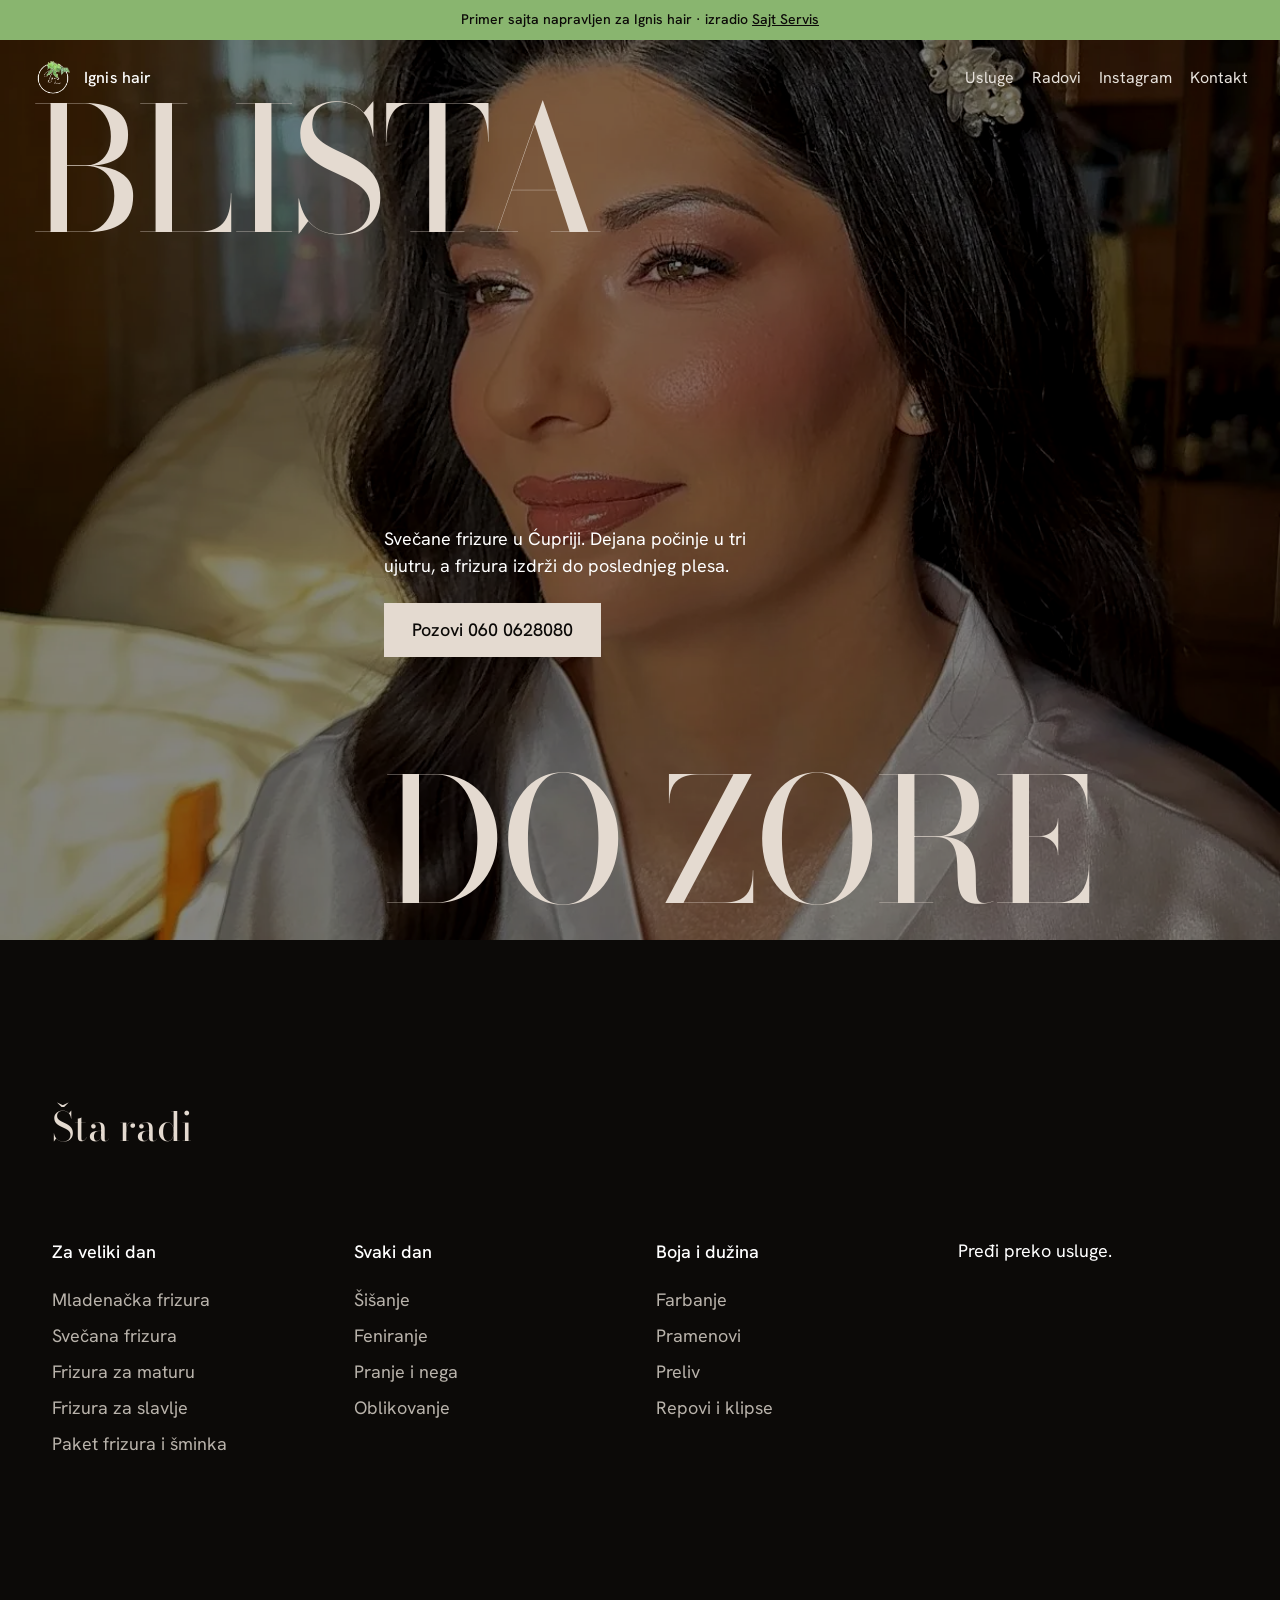
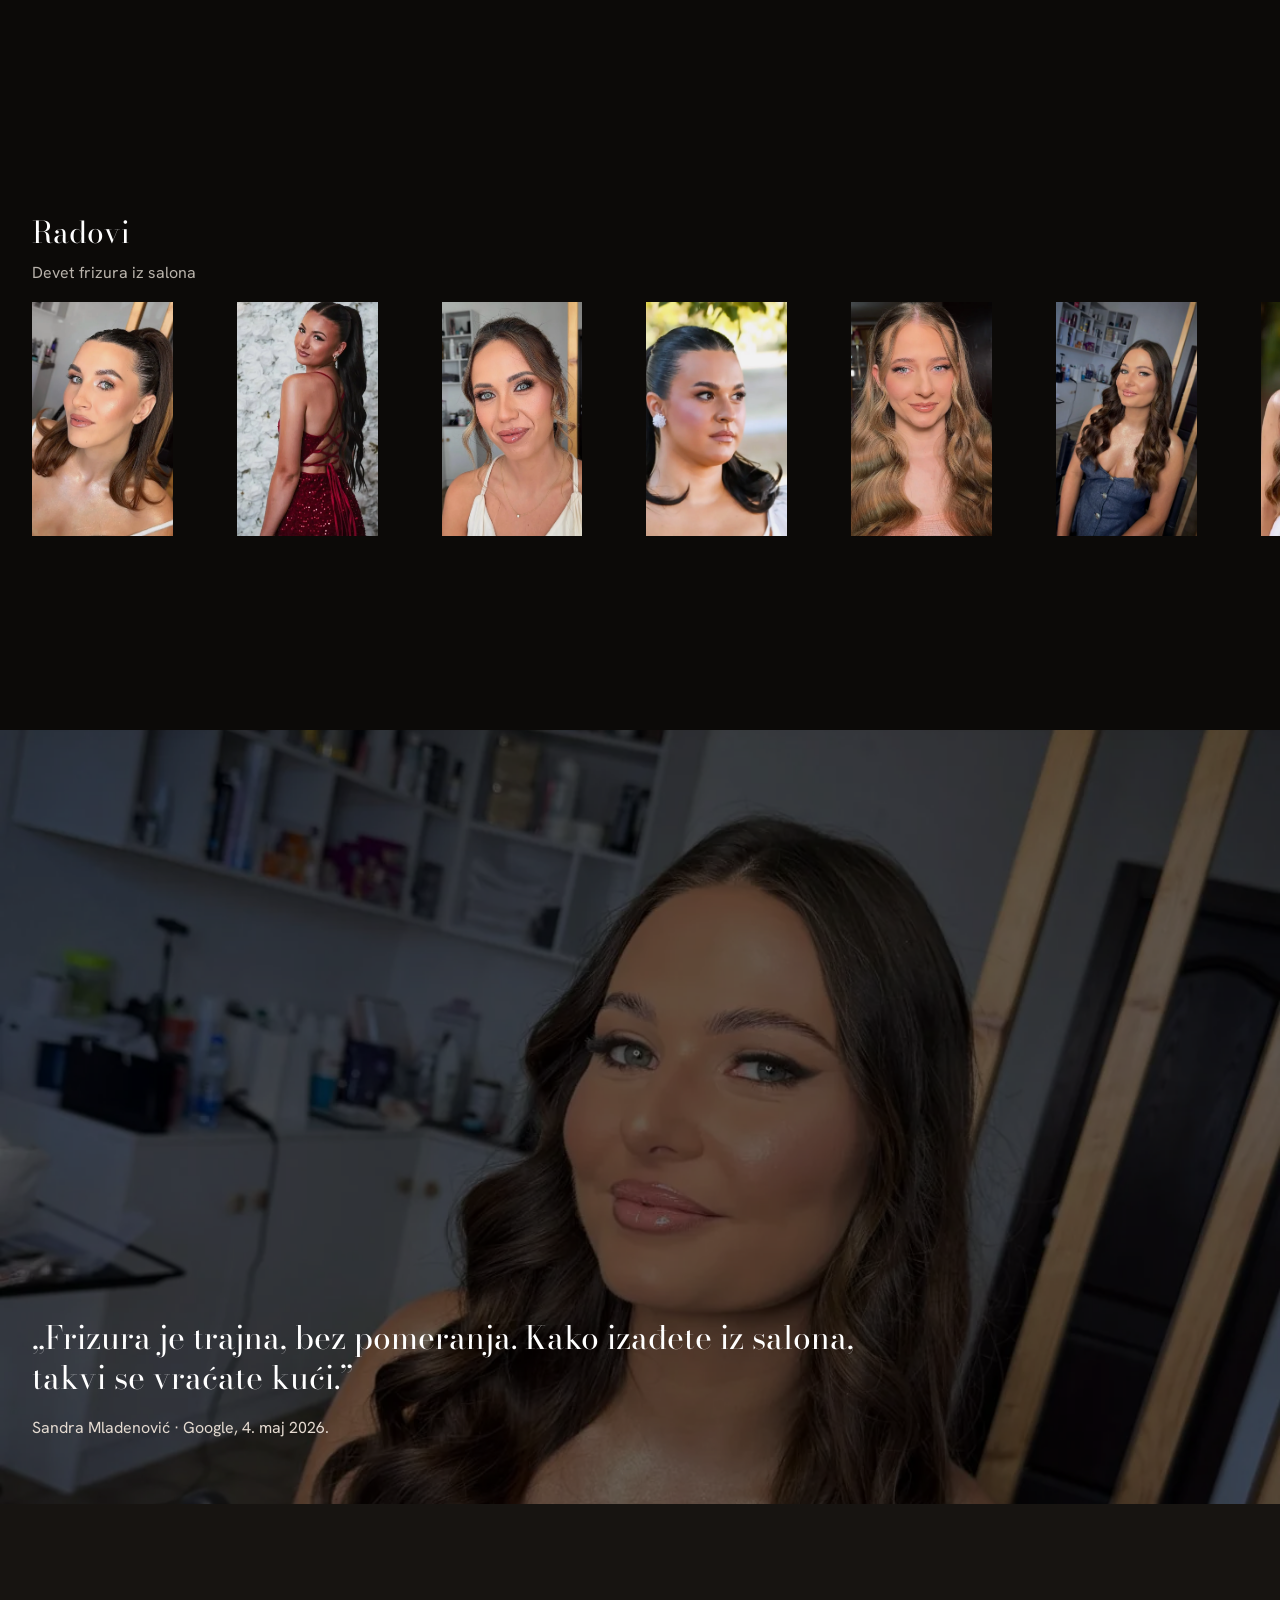
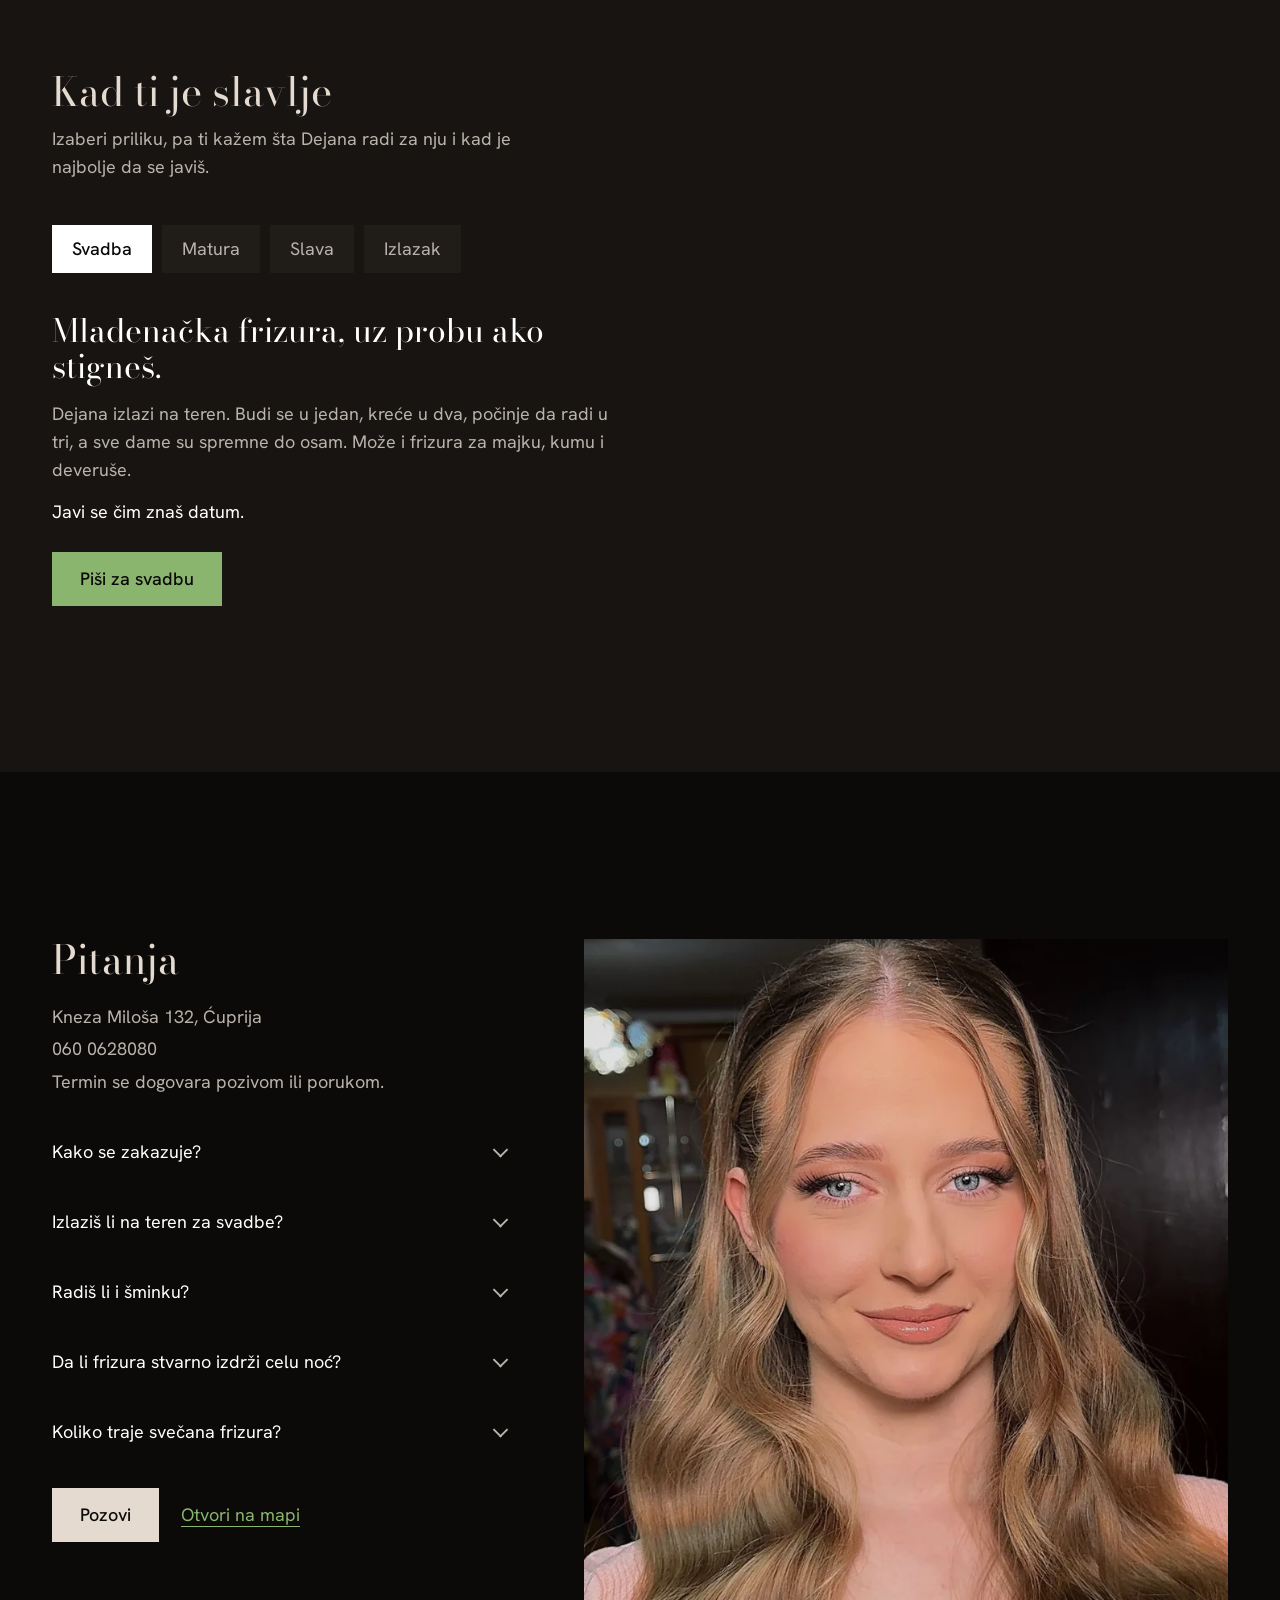
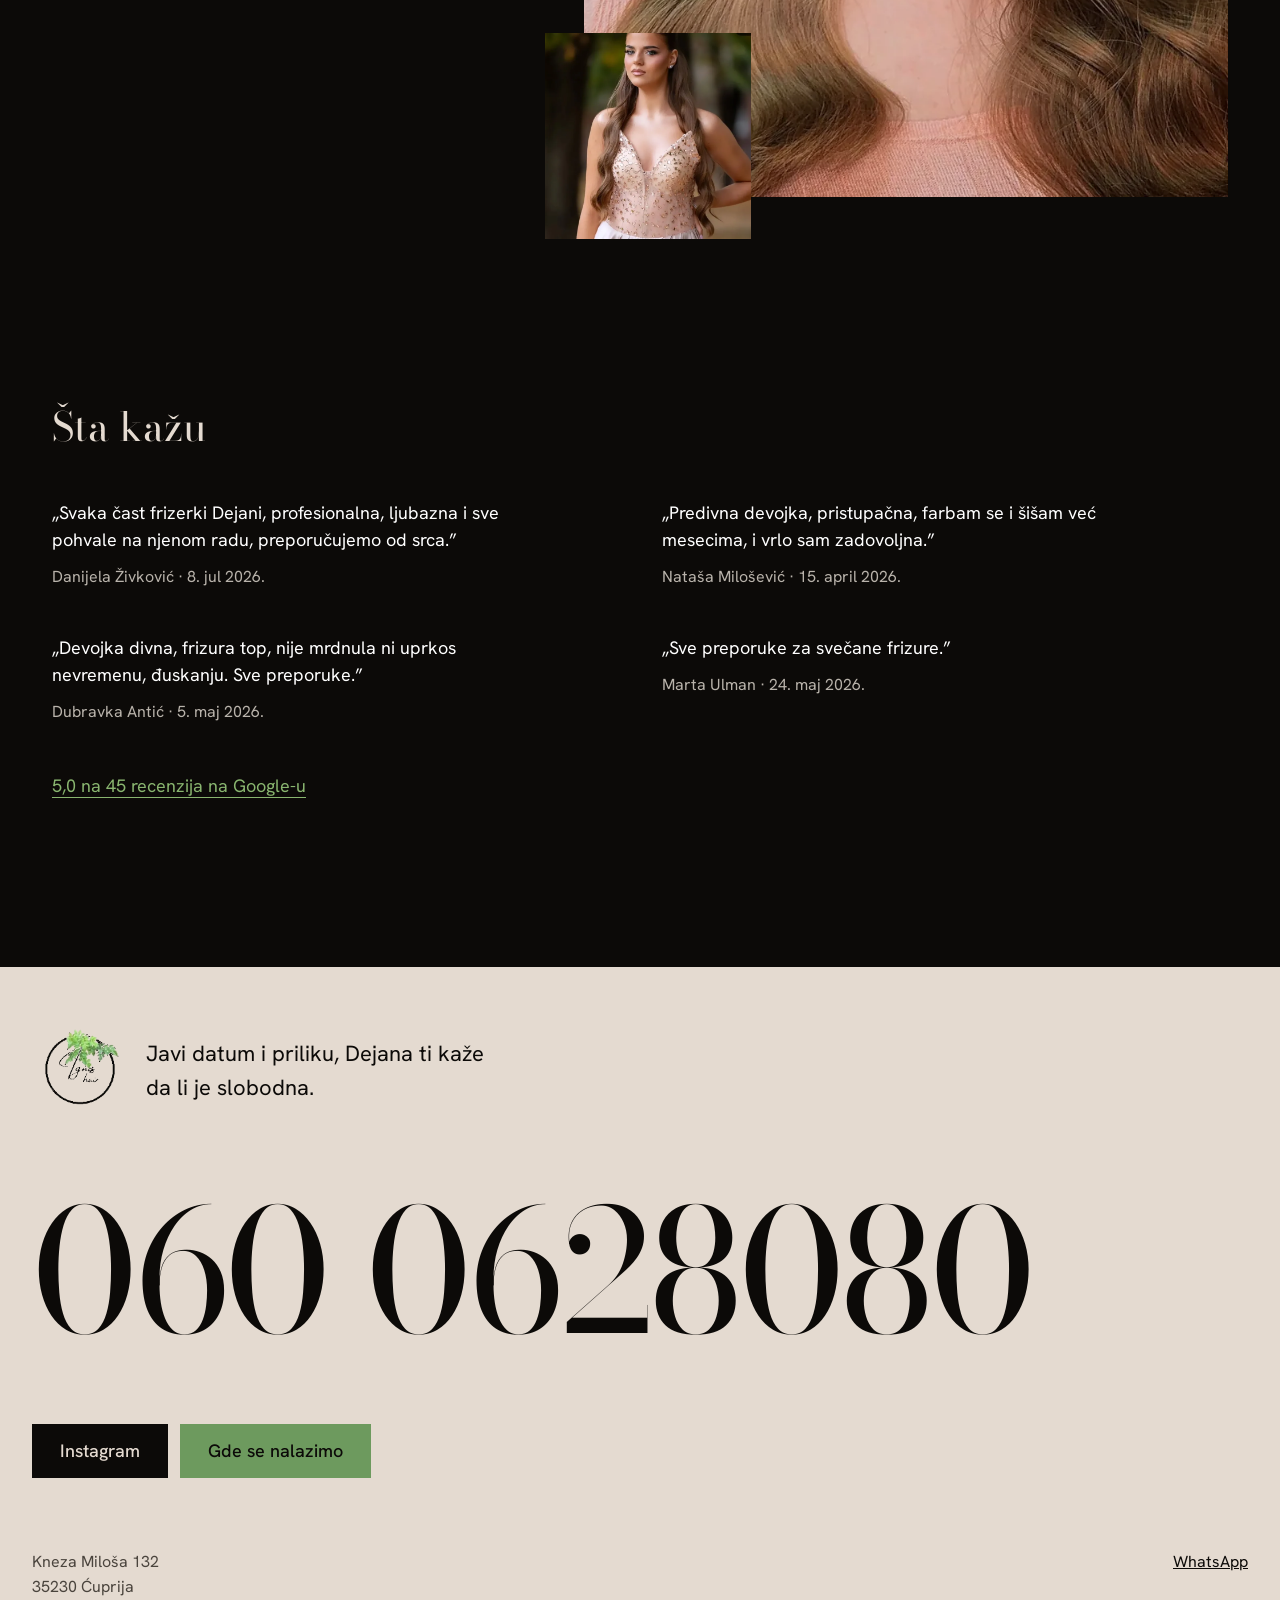
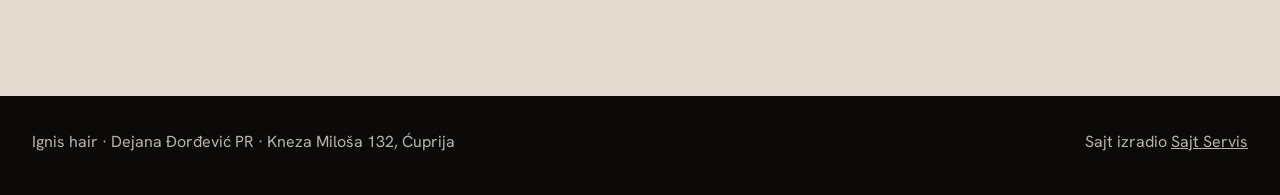
==== commit 93cdba19: "Ignis hair: uklonjena sekcija sa snimkom Snimak sa njenog profila ima ugradjen Instagram tekst preko" ====
--- a/radovi/ignis/index.html
+++ b/radovi/ignis/index.html
@@ -91,21 +91,6 @@
       </div>
       <p class="op" id="op" aria-live="polite">Pređi preko usluge.</p>
     </div>
-  </div>
-</section>
-
-<!-- ========== NOĆ NA TERENU ========== -->
-<section class="nocu" aria-labelledby="h-nocu">
-  <div class="nocu-v">
-    <video poster="slike/rad-poster.jpg" muted loop playsinline autoplay preload="metadata"
-           width="608" height="1080" aria-label="Dejana sređuje mladu pred venčanje, snimak bez zvuka">
-      <source src="slike/rad.mp4" type="video/mp4">
-    </video>
-  </div>
-  <div class="nocu-t">
-    <h2 id="h-nocu" class="nocu-h" data-reveal>Ni nevreme, ni igranka.</h2>
-    <p data-reveal>Za svadbe Dejana kreće u dva ujutru i radi od tri, tako da su sve dame spremne do osam. Frizura mora da izdrži ceo dan i celu noć.</p>
-    <p class="nocu-c" data-reveal>Snimak sa njenog Instagrama, bez zvuka.</p>
   </div>
 </section>
 
--- a/radovi/ignis/ignis.css
+++ b/radovi/ignis/ignis.css
@@ -119,18 +119,6 @@
 .op{color:var(--ink); line-height:1.45; max-width:30ch}
 @media (max-width:899px){ .op{display:none} }
 
-/* ---------------- NOĆ NA TERENU ---------------- */
-.nocu{
-  display:grid; grid-template-columns:1fr; gap:clamp(28px,4vw,56px);
-  align-items:center; padding:var(--sec) var(--gr) var(--sec) var(--gl);
-  max-width:1240px; margin:0 auto;
-}
-@media (min-width:900px){ .nocu{grid-template-columns:38% 1fr; gap:clamp(44px,5vw,80px)} }
-.nocu-v video{width:100%; height:auto; aspect-ratio:608/1080; object-fit:cover; display:block; background:var(--surface)}
-.nocu-h{font-family:var(--display); font-size:clamp(28px,4vw,40px); line-height:1.1; color:var(--bez); margin-bottom:18px}
-.nocu-t p{color:var(--muted); max-width:46ch}
-.nocu-c{margin-top:16px; font-size:16px}
-
 /* ---------------- RADOVI ---------------- */
 .galerija{min-height:78svh; display:flex; flex-direction:column; justify-content:center; padding-block:clamp(56px,8vw,96px)}
 .gal-h{
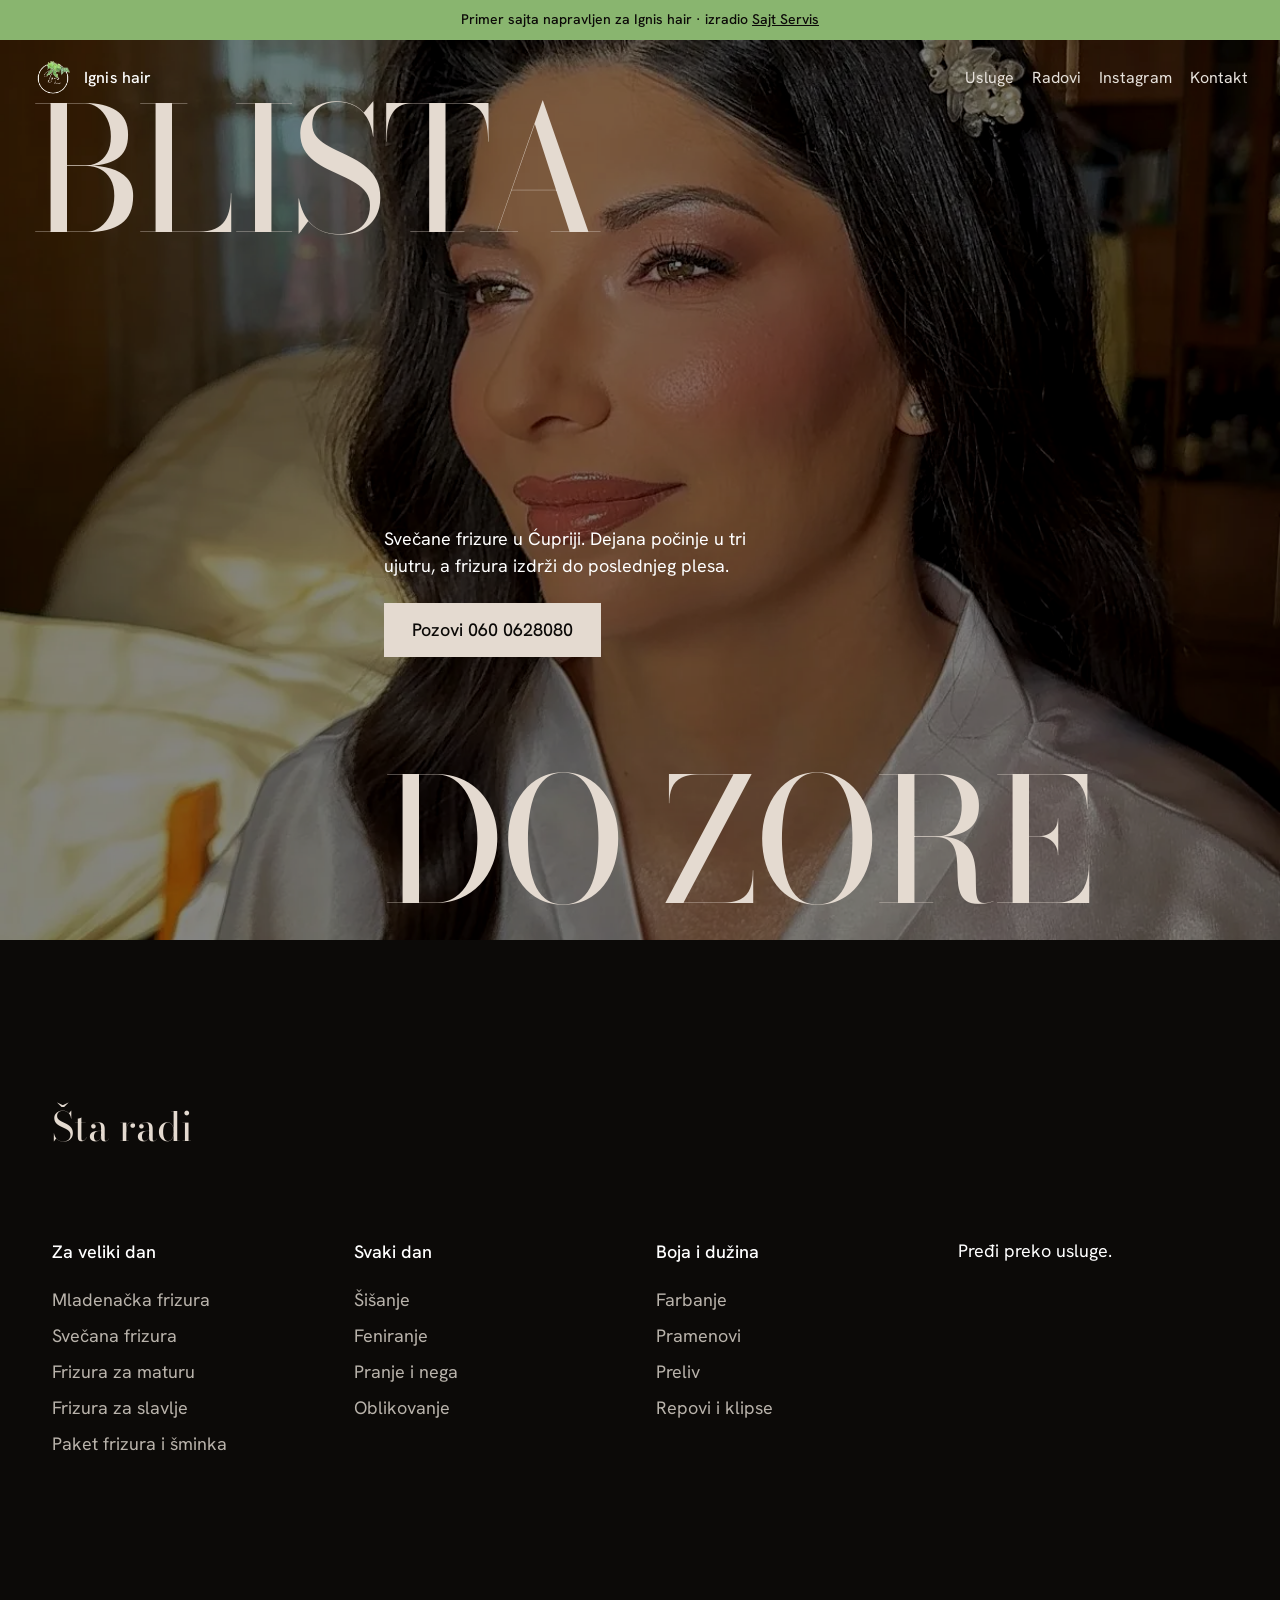
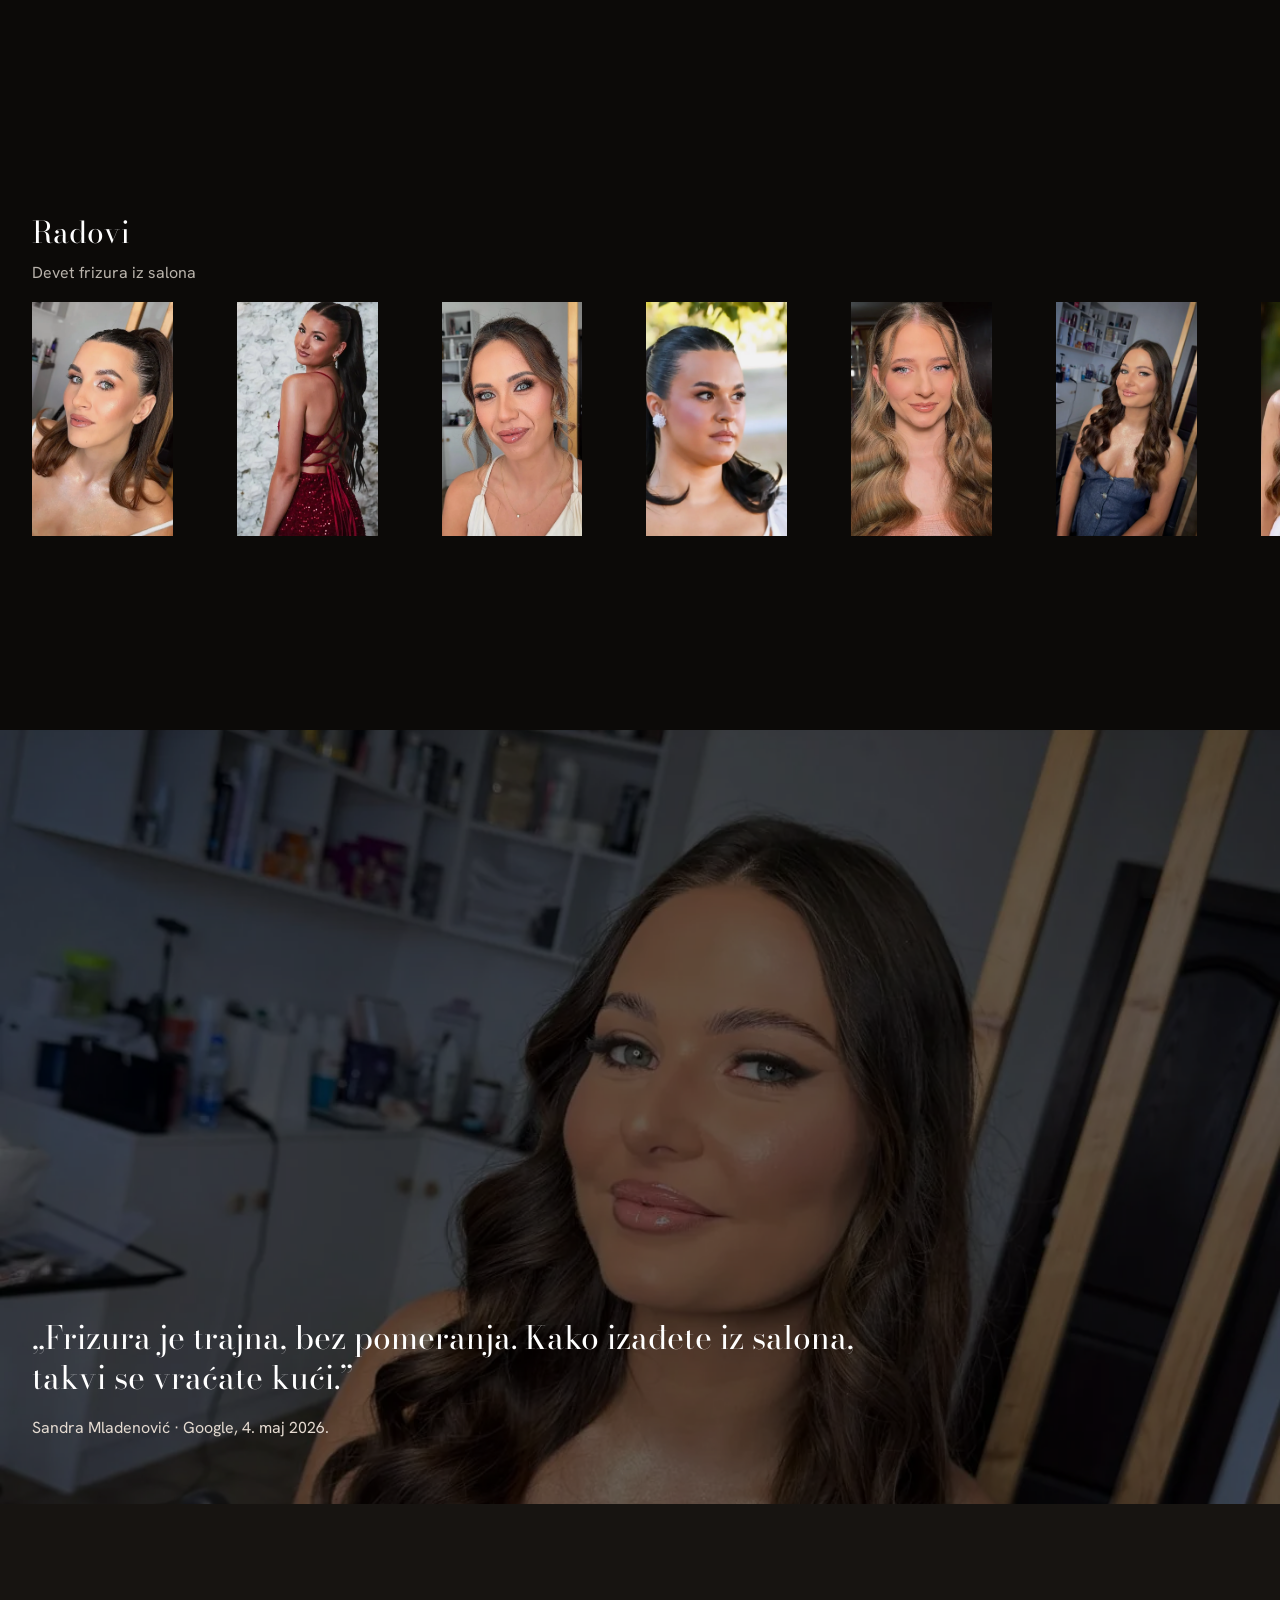
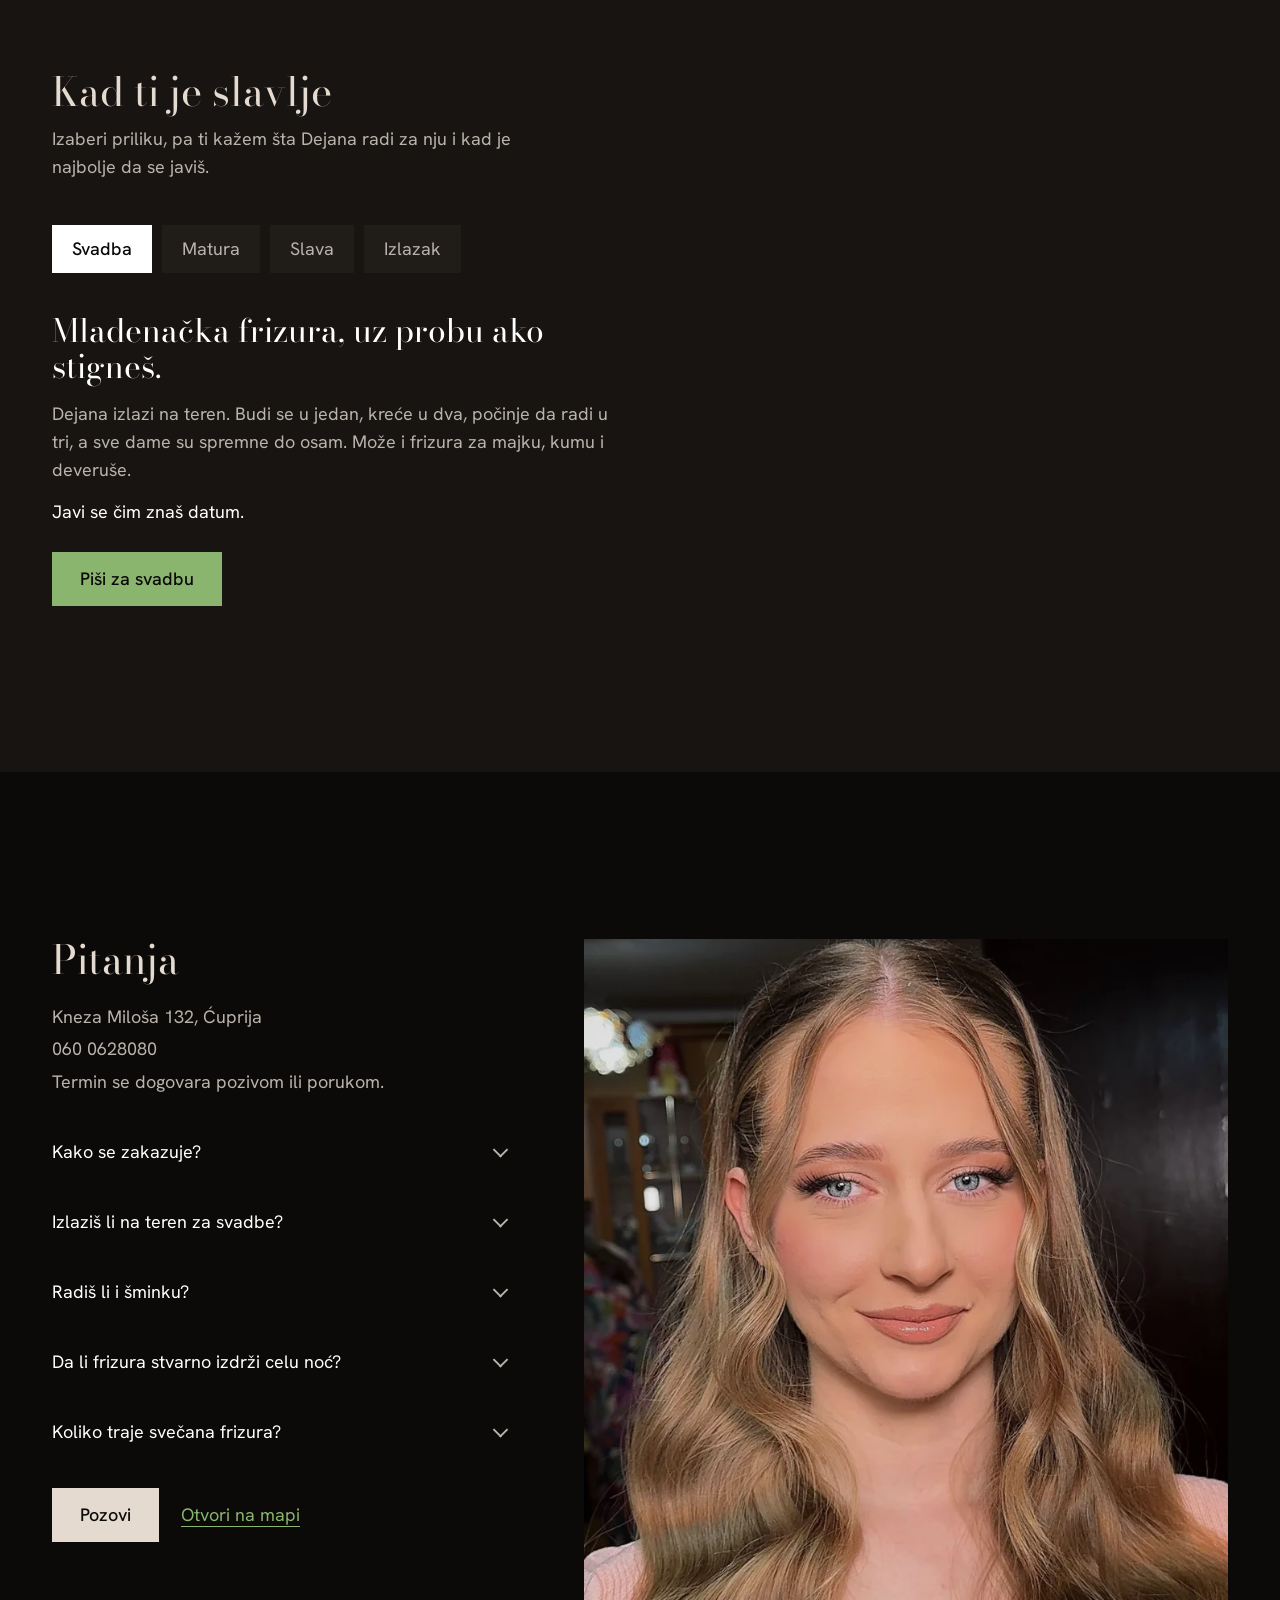
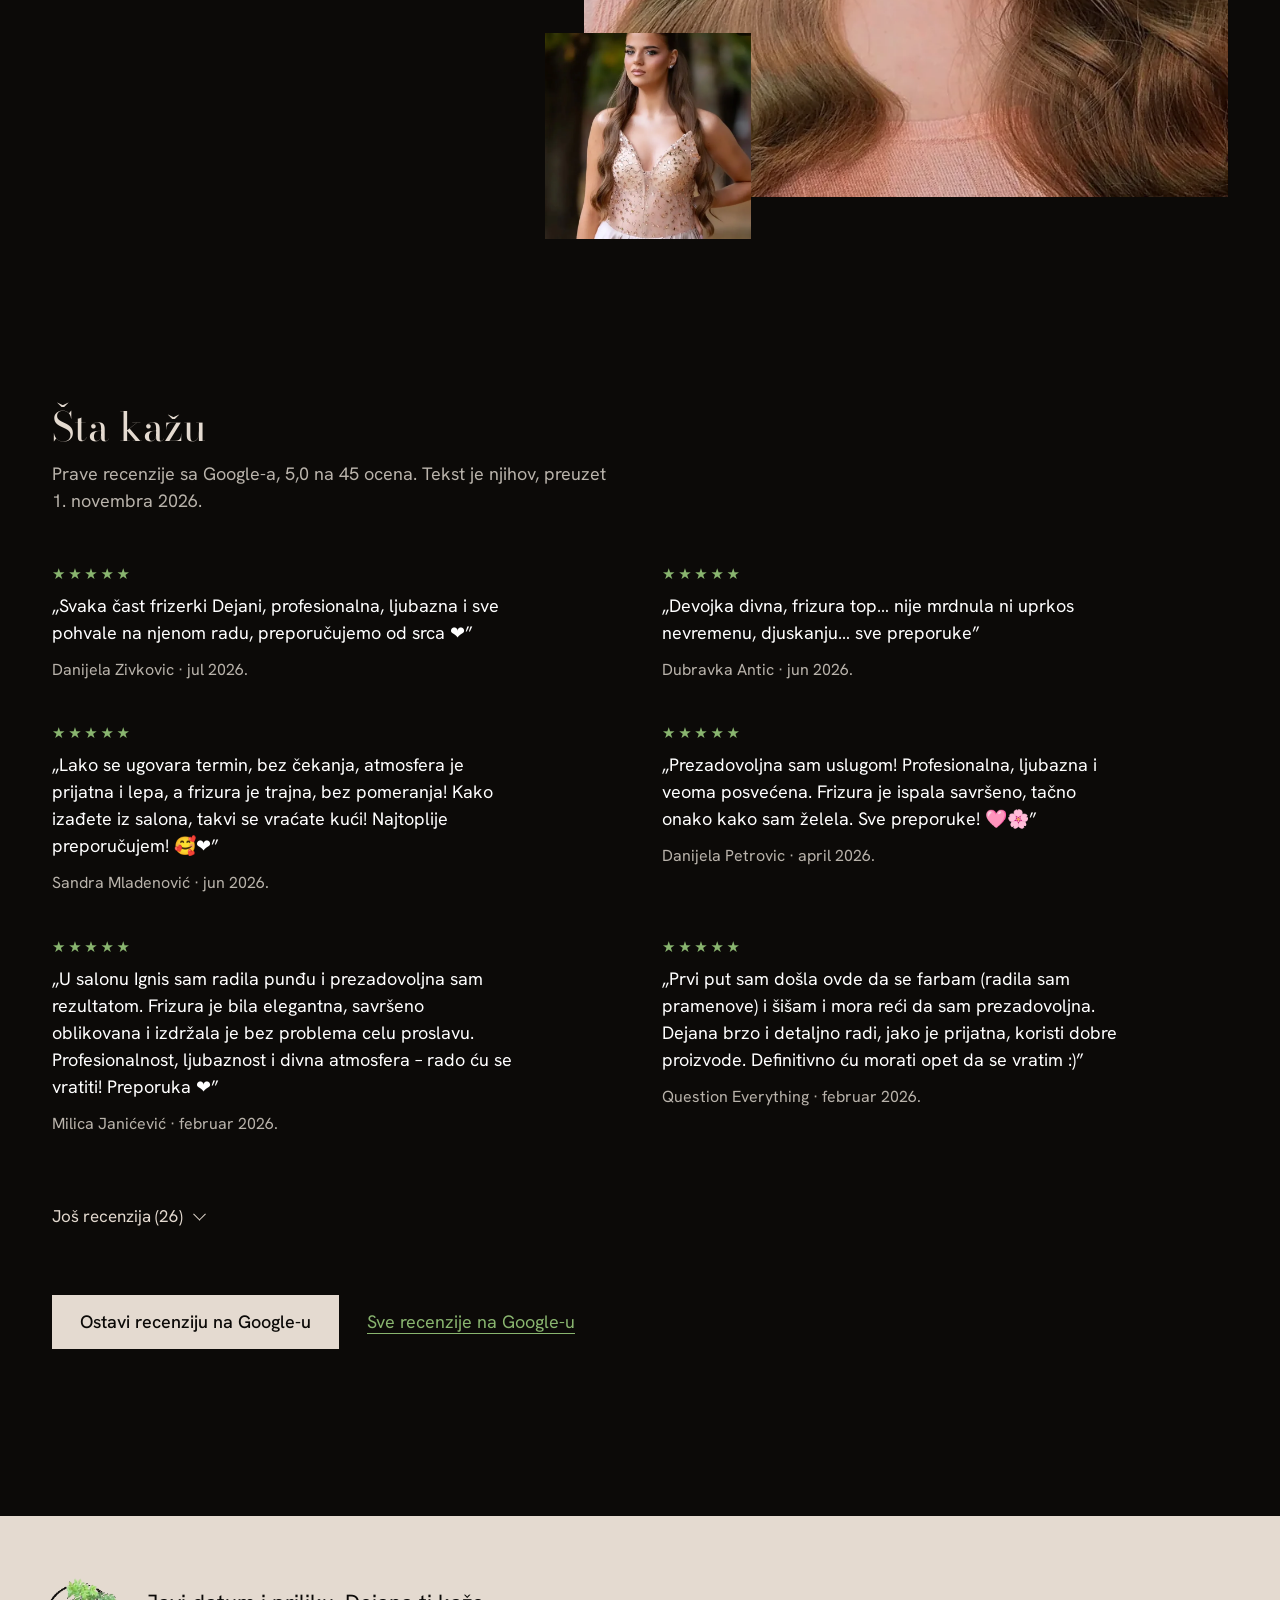
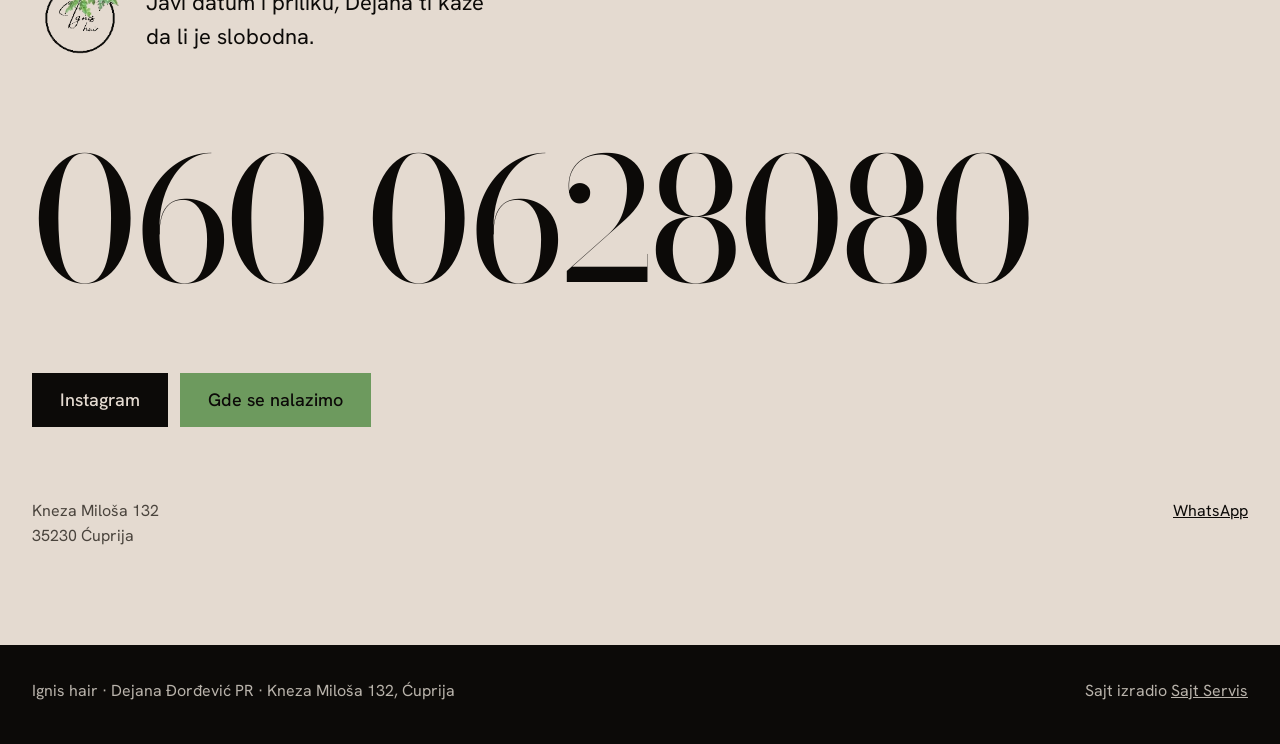
==== commit 3f3337c0: "Ignis demo: prave Google recenzije, dugme Ostavi recenziju, bez samoocene u JSON-LD Co-Authored-By: " ====
--- a/radovi/ignis/index.html
+++ b/radovi/ignis/index.html
@@ -189,7 +189,7 @@
     </details>
     <details>
       <summary>Da li frizura stvarno izdrži celu noć?</summary>
-      <p>Jedna klijentkinja je napisala: „Frizura top, nije mrdnula ni uprkos nevremenu i đuskanju.” Na Google-u je 5,0 na 45 recenzija.</p>
+      <p>Jedna klijentkinja je na Google-u napisala da frizura nije mrdnula ni uprkos nevremenu i đuskanju. Ocena je 5,0 na 45 recenzija.</p>
     </details>
     <details>
       <summary>Koliko traje svečana frizura?</summary>
@@ -218,13 +218,50 @@
 <section class="rec" aria-labelledby="h-rec">
   <div class="inner">
     <h2 id="h-rec" class="sec-h" data-reveal>Šta kažu</h2>
+    <p class="lead" data-reveal>Prave recenzije sa Google-a, 5,0 na 45 ocena. Tekst je njihov, preuzet 1.&nbsp;novembra&nbsp;2026.</p>
     <div class="rec-g" data-reveal>
-      <figure><blockquote>„Svaka čast frizerki Dejani, profesionalna, ljubazna i sve pohvale na njenom radu, preporučujemo od srca.”</blockquote><figcaption>Danijela Živković · 8. jul 2026.</figcaption></figure>
-      <figure><blockquote>„Predivna devojka, pristupačna, farbam se i šišam već mesecima, i vrlo sam zadovoljna.”</blockquote><figcaption>Nataša Milošević · 15. april 2026.</figcaption></figure>
-      <figure><blockquote>„Devojka divna, frizura top, nije mrdnula ni uprkos nevremenu, đuskanju. Sve preporuke.”</blockquote><figcaption>Dubravka Antić · 5. maj 2026.</figcaption></figure>
-      <figure><blockquote>„Sve preporuke za svečane frizure.”</blockquote><figcaption>Marta Ulman · 24. maj 2026.</figcaption></figure>
-    </div>
-    <p class="rec-s"><a class="ln" href="https://www.google.com/maps/place/?q=place_id:ChIJY5WZIG2_VkcRzs5n_SODr2c" target="_blank" rel="noopener">5,0 na 45 recenzija na Google-u</a></p>
+      <figure class="rec-k"><p class="rec-z" aria-label="Ocena 5 od 5">★★★★★</p><blockquote>„Svaka čast frizerki Dejani, profesionalna, ljubazna i sve pohvale na njenom radu, preporučujemo od srca ❤️”</blockquote><figcaption>Danijela Zivkovic · jul 2026.</figcaption></figure>
+      <figure class="rec-k"><p class="rec-z" aria-label="Ocena 5 od 5">★★★★★</p><blockquote>„Devojka divna, frizura top… nije mrdnula ni uprkos nevremenu, djuskanju… sve preporuke”</blockquote><figcaption>Dubravka Antic · jun 2026.</figcaption></figure>
+      <figure class="rec-k"><p class="rec-z" aria-label="Ocena 5 od 5">★★★★★</p><blockquote>„Lako se ugovara termin, bez čekanja, atmosfera je prijatna i lepa, a frizura je trajna, bez pomeranja! Kako izađete iz salona, takvi se vraćate kući! Najtoplije preporučujem! 🥰❤️”</blockquote><figcaption>Sandra Mladenović · jun 2026.</figcaption></figure>
+      <figure class="rec-k"><p class="rec-z" aria-label="Ocena 5 od 5">★★★★★</p><blockquote>„Prezadovoljna sam uslugom! Profesionalna, ljubazna i veoma posvećena. Frizura je ispala savršeno, tačno onako kako sam želela. Sve preporuke! 🩷🌸”</blockquote><figcaption>Danijela Petrovic · april 2026.</figcaption></figure>
+      <figure class="rec-k"><p class="rec-z" aria-label="Ocena 5 od 5">★★★★★</p><blockquote>„U salonu Ignis sam radila punđu i prezadovoljna sam rezultatom. Frizura je bila elegantna, savršeno oblikovana i izdržala je bez problema celu proslavu. Profesionalnost, ljubaznost i divna atmosfera – rado ću se vratiti! Preporuka ❤️”</blockquote><figcaption>Milica Janićević · februar 2026.</figcaption></figure>
+      <figure class="rec-k"><p class="rec-z" aria-label="Ocena 5 od 5">★★★★★</p><blockquote>„Prvi put sam došla ovde da se farbam (radila sam pramenove) i šišam i mora reći da sam prezadovoljna. Dejana brzo i detaljno radi, jako je prijatna, koristi dobre proizvode. Definitivno ću morati opet da se vratim :)”</blockquote><figcaption>Question Everything · februar 2026.</figcaption></figure>
+    </div>
+    <details class="rec-vise">
+      <summary>Još recenzija (26)</summary>
+      <div class="rec-g rec-g-m">
+      <figure class="rec-k"><p class="rec-z" aria-label="Ocena 5 od 5">★★★★★</p><blockquote>„Prezadovoljna sammm 😍😍🫶🏼”</blockquote><figcaption>Jovana Knezevic · jun 2026.</figcaption></figure>
+      <figure class="rec-k"><p class="rec-z" aria-label="Ocena 5 od 5">★★★★★</p><blockquote>„Sve preporuke 💕”</blockquote><figcaption>Mil Ja · maj 2026.</figcaption></figure>
+      <figure class="rec-k"><p class="rec-z" aria-label="Ocena 5 od 5">★★★★★</p><blockquote>„Sve preporuke za svecane frizure!”</blockquote><figcaption>Marta Ulman · maj 2026.</figcaption></figure>
+      <figure class="rec-k"><p class="rec-z" aria-label="Ocena 5 od 5">★★★★★</p><blockquote>„Prezadovoljna uslugom 🥰🥰🥰”</blockquote><figcaption>Dragana Ilic · april 2026.</figcaption></figure>
+      <figure class="rec-k"><p class="rec-z" aria-label="Ocena 5 od 5">★★★★★</p><blockquote>„Predivna devojka, pristupačna, farbam se i šišam već mesecima, i vrlo sam zadovoljna! Sve preporuke 😃”</blockquote><figcaption>Natasa Milosevic · april 2026.</figcaption></figure>
+      <figure class="rec-k"><p class="rec-z" aria-label="Ocena 5 od 5">★★★★★</p><blockquote>„Prezadovoljna sam frizurom, trajala je celog dana, sve pohvale! ☺️”</blockquote><figcaption>Jelena Bogdanovic · april 2026.</figcaption></figure>
+      <figure class="rec-k"><p class="rec-z" aria-label="Ocena 5 od 5">★★★★★</p><blockquote>„Prezadovoljna sam frizurom, trajala mi je ceo dan. Sve preporuke!!!”</blockquote><figcaption>Dejana Petrov · april 2026.</figcaption></figure>
+      <figure class="rec-k"><p class="rec-z" aria-label="Ocena 5 od 5">★★★★★</p><blockquote>„Odlicna usluga, profesionalnost na nivou, prijatna atmosfera i sve po dogovoru Sve preporuke ❤️”</blockquote><figcaption>Magdalena Radosavljevic · februar 2026.</figcaption></figure>
+      <figure class="rec-k"><p class="rec-z" aria-label="Ocena 5 od 5">★★★★★</p><blockquote>„Brza, tačna i veoma ljubazna devojka! Sve preporuke!”</blockquote><figcaption>Master Home · februar 2026.</figcaption></figure>
+      <figure class="rec-k"><p class="rec-z" aria-label="Ocena 5 od 5">★★★★★</p><blockquote>„Jako profesionalna i ljubazna i tacno je uradila sto sam zelela.😊 Sve pohvale👌”</blockquote><figcaption>tijana stanic · februar 2026.</figcaption></figure>
+      <figure class="rec-k"><p class="rec-z" aria-label="Ocena 5 od 5">★★★★★</p><blockquote lang="de">„Ich bin super zufrieden mit diesem Friseursalon! Die Friseurin hat meine Frisur genau so umgesetzt, wie ich es mir vorgestellt habe – sogar noch besser. Man merkt sofort, dass sie ihr Handwerk versteht und mit viel Sorgfalt arbeitet. Bis jetzt habe ich noch keine bessere Friseurin gefunden. Absolut empfehlenswert! ✂️✨”</blockquote><figcaption>Anastasija Dejanovic · novembar 2025.</figcaption></figure>
+      <figure class="rec-k"><p class="rec-z" aria-label="Ocena 5 od 5">★★★★★</p><blockquote>„Sve najbolje preporuke za Frizerku koja je Strucna, detaljna i Jako prijatna….ugodna atmosfera u salonu i dobila sam frizuru koja je izgledala kao milion….Sminkerica koja je bezprekorno uradila svoj posao i ucinila da se osjecam kao Diva💪🏻👍👌Cure savrsene ste i tako dobar tandem da imate sve moguce pohvale… Samo napred i ostanite Uvijek najbolje u tome sto radite… Do sledeceg vidjenja ❤️”</blockquote><figcaption>Djurdjica · oktobar 2025.</figcaption></figure>
+      <figure class="rec-k"><p class="rec-z" aria-label="Ocena 5 od 5">★★★★★</p><blockquote>„🔝🦋”</blockquote><figcaption>Ina Brankovic · maj 2025.</figcaption></figure>
+      <figure class="rec-k"><p class="rec-z" aria-label="Ocena 5 od 5">★★★★★</p><blockquote>„Odusevljena sam, preporucujem svima. Lako, brzo i efikasno. Devojka prelepo radi i veoma je prijatna i ljubazna. ❤️👌”</blockquote><figcaption>Tijana Bukusic · februar 2025.</figcaption></figure>
+      <figure class="rec-k"><p class="rec-z" aria-label="Ocena 5 od 5">★★★★★</p><blockquote>„Dejana je izuzetno kvalitetna, brza i ljubazna😍”</blockquote><figcaption>Marija · februar 2025.</figcaption></figure>
+      <figure class="rec-k"><p class="rec-z" aria-label="Ocena 5 od 5">★★★★★</p><blockquote>„Divna devojka, frizura je super, sve pohvale🥰❤️❤️❤️”</blockquote><figcaption>Bojana Nikolić · februar 2025.</figcaption></figure>
+      <figure class="rec-k"><p class="rec-z" aria-label="Ocena 5 od 5">★★★★★</p><blockquote>„Prezadovoljna. Usluga i komunikacija na nivou. Hvala divnim devojkama ☺️”</blockquote><figcaption>Jelena Grkic · avgust 2024.</figcaption></figure>
+      <figure class="rec-k"><p class="rec-z" aria-label="Ocena 5 od 5">★★★★★</p><blockquote>„Sve pohvala! Vidimo se opet!!”</blockquote><figcaption>Emina Kolakovic-Stevanovic · jun 2024.</figcaption></figure>
+      <figure class="rec-k"><p class="rec-z" aria-label="Ocena 5 od 5">★★★★★</p><blockquote>„Prezadovoljna ljubaznost na nivou prijatan ambijenat sve pohvale”</blockquote><figcaption>Tijana Milojkovic · maj 2024.</figcaption></figure>
+      <figure class="rec-k"><p class="rec-z" aria-label="Ocena 5 od 5">★★★★★</p><blockquote>„Vrlo ljubazna i prijatna osoba, prezadovoljna sam SVE POHVALE ❤️❤️❤️”</blockquote><figcaption>Milena Varga · maj 2024.</figcaption></figure>
+      <figure class="rec-k"><p class="rec-z" aria-label="Ocena 5 od 5">★★★★★</p><blockquote>„Sve preporuke. Salon je jako lep i cist. Odusevljena sam frizurama i kvalitetom proizvoda za kosu. Najbolji saon u Cupriji i okolini.”</blockquote><figcaption>Milica Stamenkovic · mart 2024.</figcaption></figure>
+      <figure class="rec-k"><p class="rec-z" aria-label="Ocena 5 od 5">★★★★★</p><blockquote lang="en">„I was very pleased with the service in this hair salon. Dejana is talented and creative young woman. I wish her all the best in her further career. And looking forward to do my hair there again.”</blockquote><figcaption>Sara Rieffel · septembar 2023.</figcaption></figure>
+      <figure class="rec-k"><p class="rec-z" aria-label="Ocena 5 od 5">★★★★★</p><blockquote>„Izuzetna poslovnost i profesionalnost u radu. Zadovoljna u svakom pogledu.”</blockquote><figcaption>Zishka · jul 2023.</figcaption></figure>
+      <figure class="rec-k"><p class="rec-z" aria-label="Ocena 5 od 5">★★★★★</p><blockquote>„Prezadovoljna, za svaku pohvalu!”</blockquote><figcaption>Kristina Tina · jul 2023.</figcaption></figure>
+      <figure class="rec-k"><p class="rec-z" aria-label="Ocena 5 od 5">★★★★★</p><blockquote>„Kvalitet za sve pohvale.”</blockquote><figcaption>Vladeta Janković · jul 2023.</figcaption></figure>
+      <figure class="rec-k"><p class="rec-z" aria-label="Ocena 5 od 5">★★★★★</p><blockquote>„Odlična usluga.”</blockquote><figcaption>Radiša Pavlović · jul 2023.</figcaption></figure>
+      </div>
+    </details>
+    <div class="rec-akc" data-reveal>
+      <a class="act" href="https://search.google.com/local/writereview?placeid=ChIJY5WZIG2_VkcRzs5n_SODr2c" target="_blank" rel="noopener">Ostavi recenziju na Google-u</a>
+      <a class="ln" href="https://www.google.com/maps/place/?q=place_id:ChIJY5WZIG2_VkcRzs5n_SODr2c" target="_blank" rel="noopener">Sve recenzije na Google-u</a>
+    </div>
   </div>
 </section>
 
@@ -280,7 +317,6 @@
   "address":{"@type":"PostalAddress","streetAddress":"Kneza Miloša 132","addressLocality":"Ćuprija","postalCode":"35230","addressCountry":"RS"},
   "geo":{"@type":"GeoCoordinates","latitude":43.9214857,"longitude":21.3736664},
   "sameAs":["https://www.instagram.com/ignis_hair/"],
-  "aggregateRating":{"@type":"AggregateRating","ratingValue":"5.0","reviewCount":"45","bestRating":"5"},
   "areaServed":"Ćuprija, Paraćin, Jagodina",
   "makesOffer":[
     {"@type":"Offer","itemOffered":{"@type":"Service","name":"Mladenačka frizura"}},
--- a/radovi/ignis/ignis.css
+++ b/radovi/ignis/ignis.css
@@ -210,6 +210,24 @@
 .rec blockquote{margin:0; font-size:18px; line-height:1.5; color:var(--ink)}
 .rec figcaption{margin-top:12px; color:var(--muted); font-size:16px}
 .rec-s{margin-top:clamp(34px,4vw,48px)}
+.rec .lead{max-width:60ch}
+.rec-k{display:flex; flex-direction:column}
+.rec-z{margin:0 0 10px; color:var(--list); font-size:15px; letter-spacing:.18em; line-height:1}
+.rec-k figcaption{order:3}
+.rec-vise{margin-top:clamp(36px,5vw,56px)}
+.rec-vise summary{
+  list-style:none; cursor:pointer; display:inline-flex; align-items:center; gap:12px;
+  color:var(--bez); font-size:17px; padding:10px 0; min-height:44px;
+}
+.rec-vise summary::-webkit-details-marker{display:none}
+.rec-vise summary::after{
+  content:""; width:9px; height:9px; border-right:1.5px solid currentColor; border-bottom:1.5px solid currentColor;
+  transform:translateY(-25%) rotate(45deg); transition:transform .2s ease;
+}
+.rec-vise[open] summary::after{transform:translateY(25%) rotate(-135deg)}
+.rec-g-m{margin-top:28px; gap:30px}
+.rec-g-m blockquote{font-size:16.5px}
+.rec-akc{margin-top:clamp(36px,5vw,56px); display:flex; flex-wrap:wrap; align-items:center; gap:18px 28px}
 
 /* ---------------- KONTAKT (obrnute boje) ---------------- */
 .kontakt{
